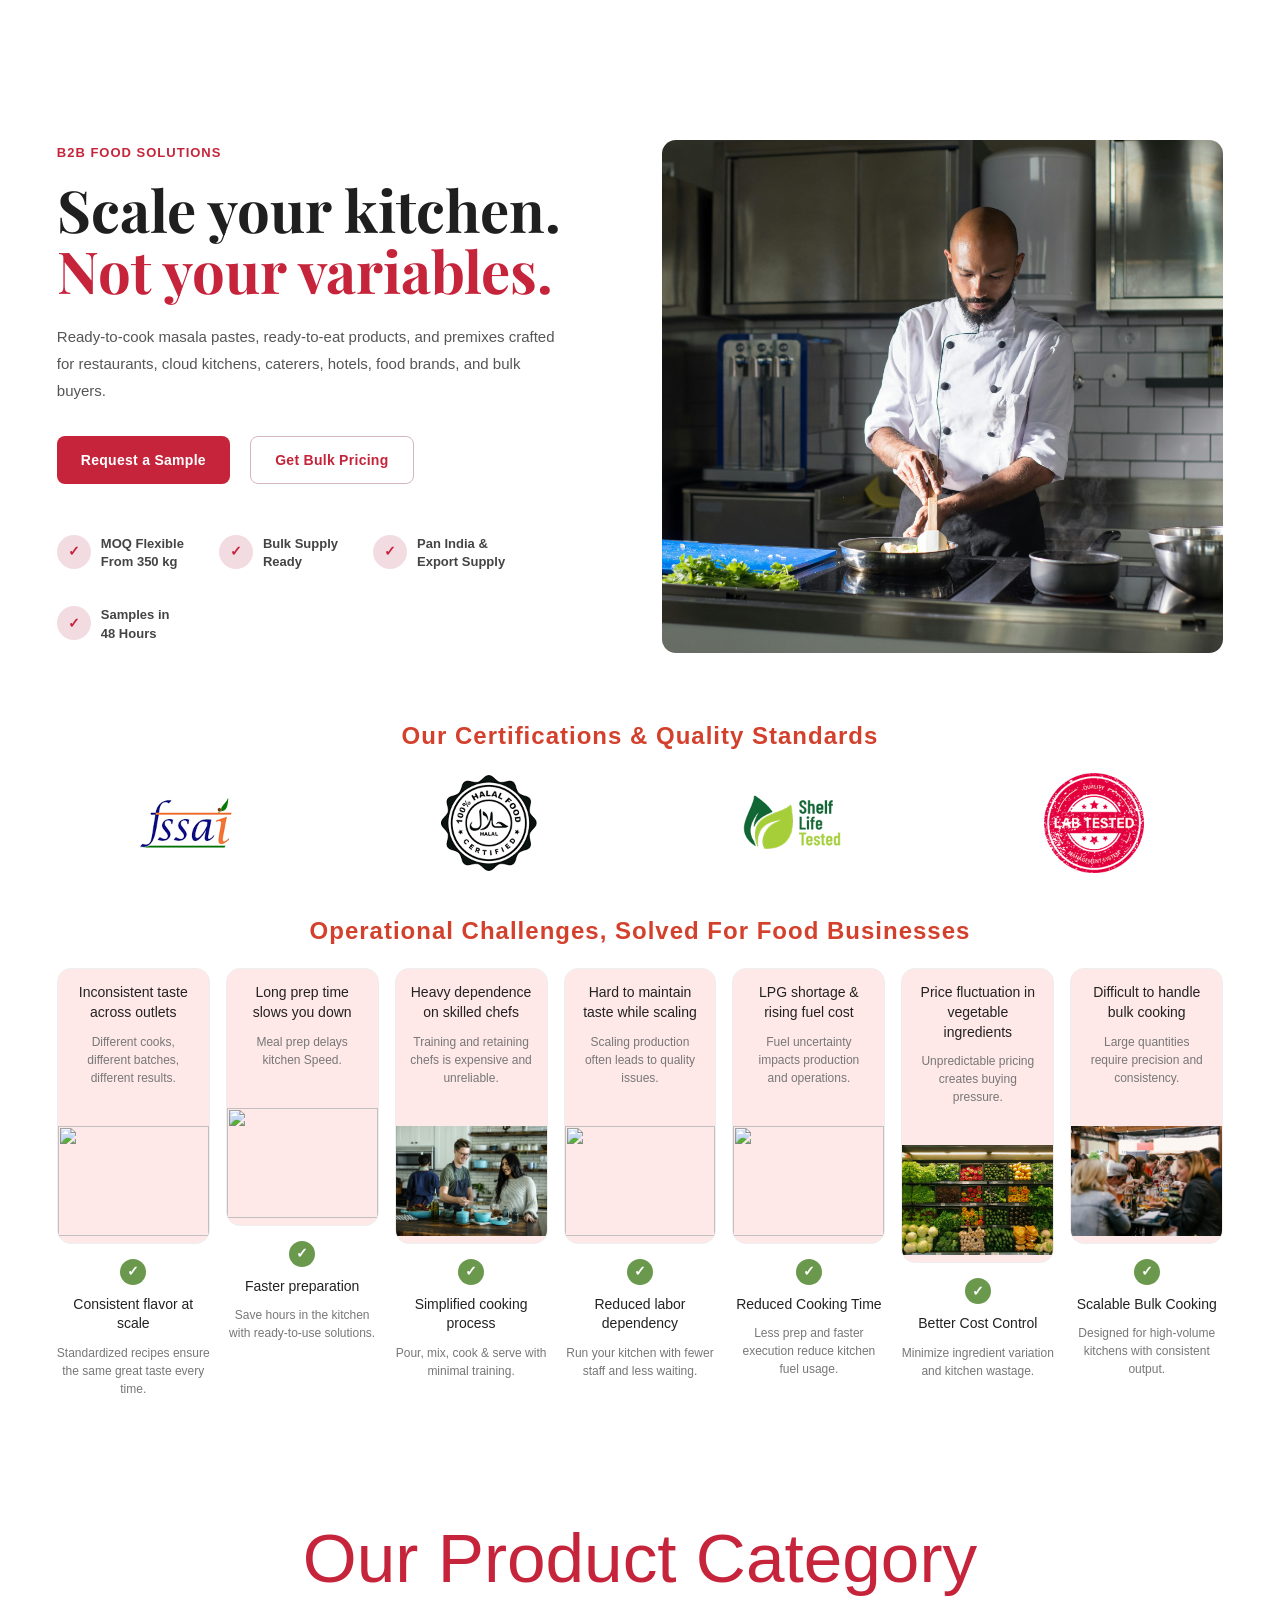
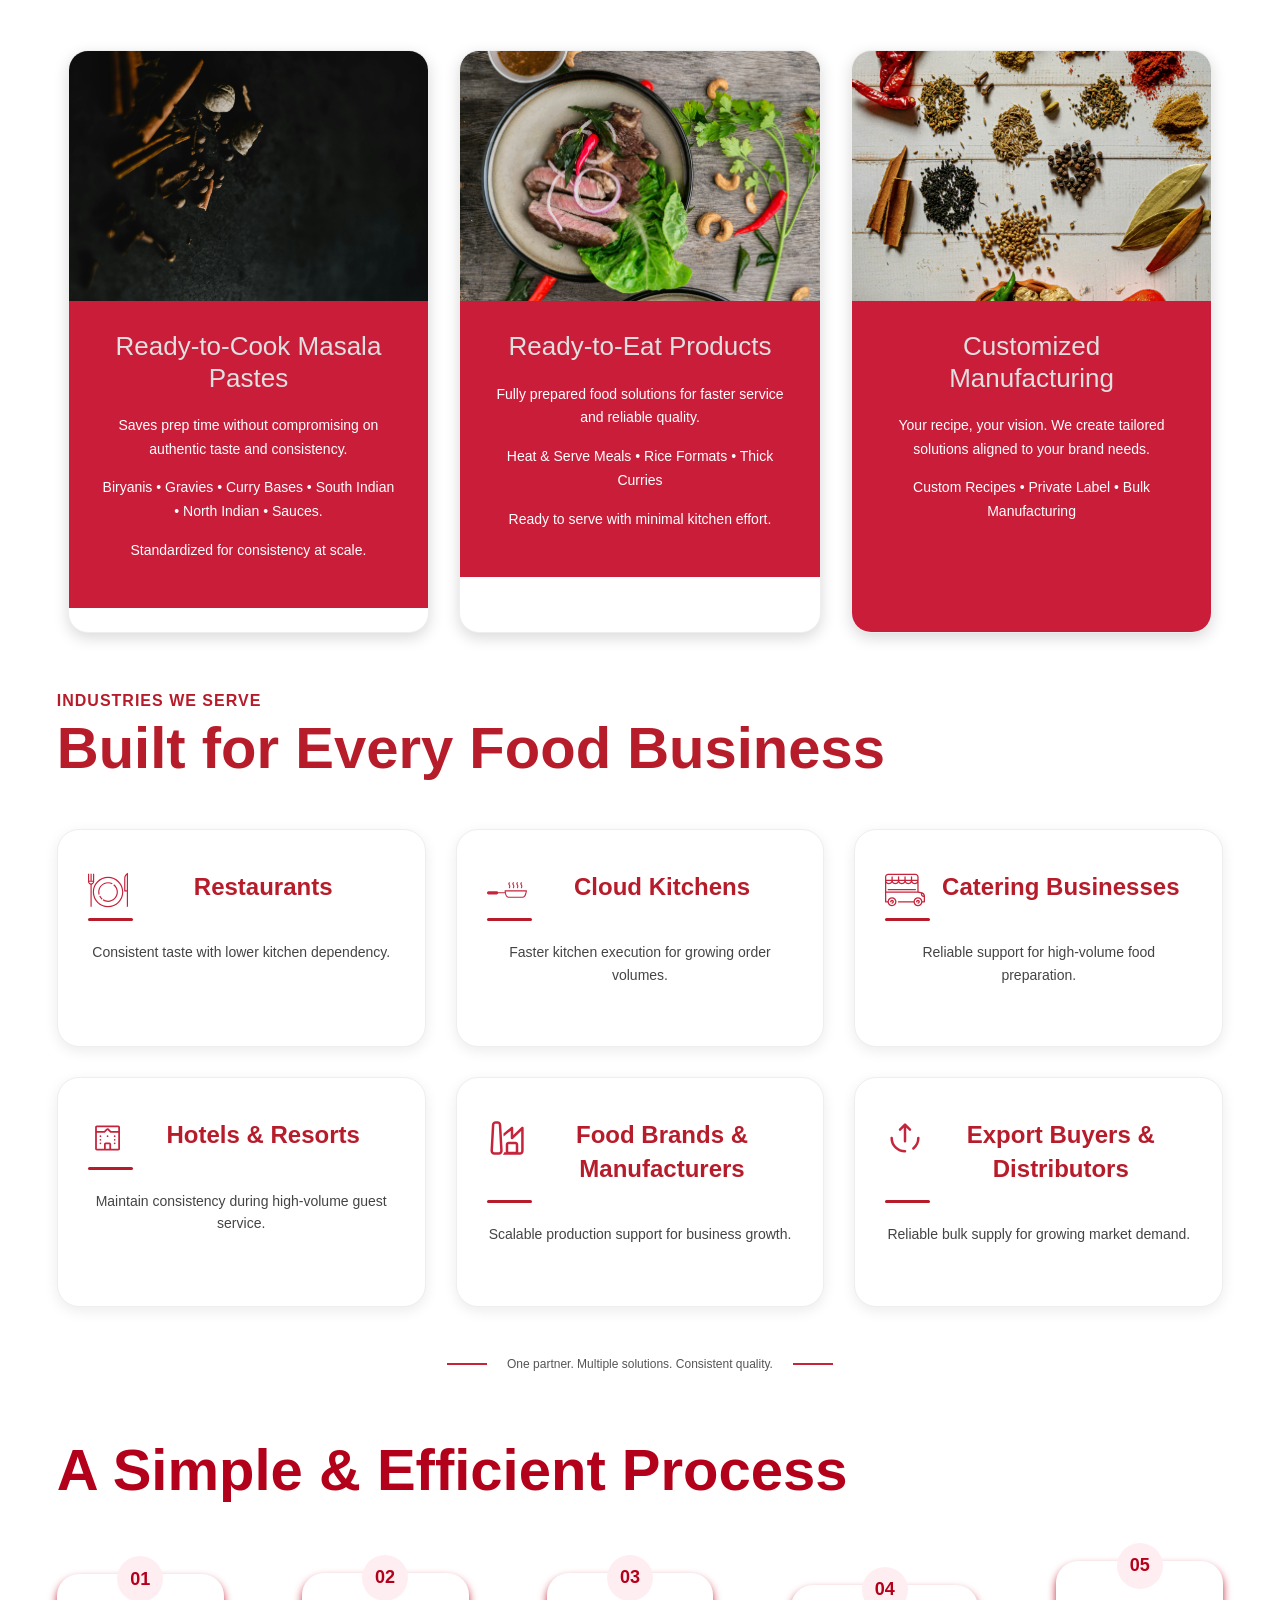
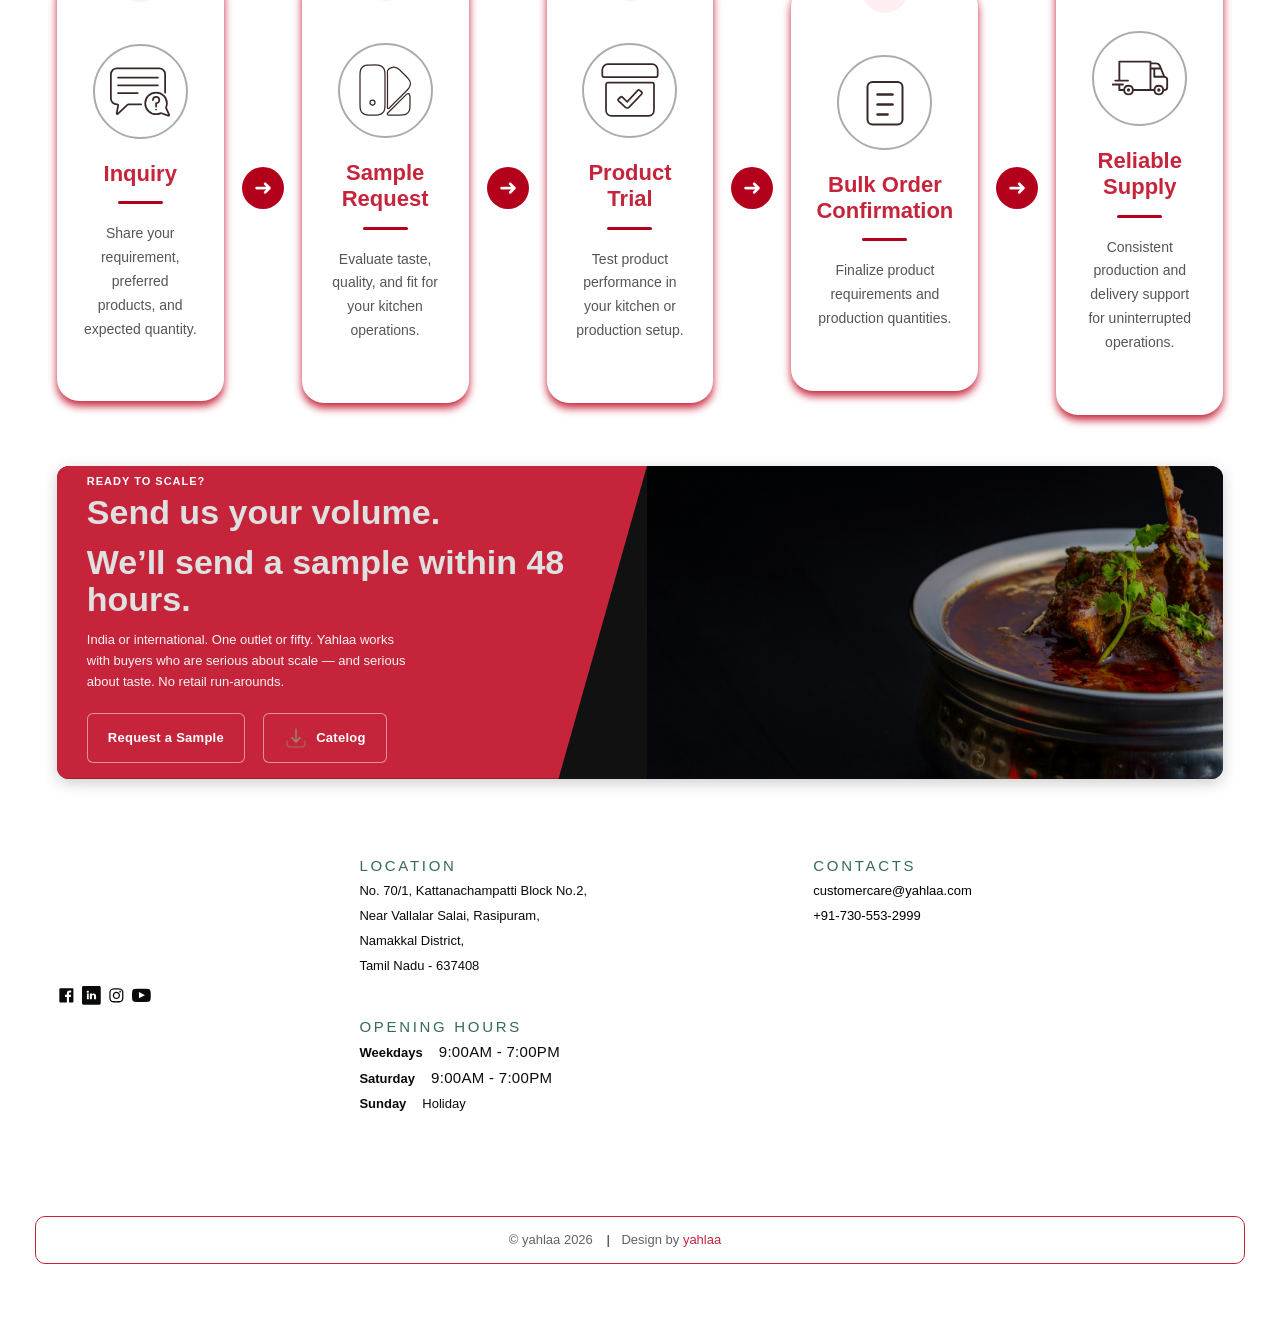
==== index.html @ 35ab559d "unwanted removed and url to local images path" ====
<!DOCTYPE html>
<html lang="en" class="no-js">

<head>

    <!--- basic page needs
    ================================================== -->
    <meta charset="utf-8">
    <meta name="viewport" content="width=device-width, initial-scale=1">
    <title>Yahlaa</title>

    <script>
        document.documentElement.classList.remove('no-js');
        document.documentElement.classList.add('js');
    </script>

    <!-- CSS
    ================================================== -->
    <link rel="stylesheet" href="css/styles.css">

    <!-- favicons
    ================================================== -->
    <link rel="apple-touch-icon" sizes="180x180" href="apple-touch-icon.png">
    <link rel="icon" type="image/png" sizes="32x32" href="images/Logomark_Icon.png">
    <link rel="icon" type="image/png" sizes="16x16" href="images/Logomark_Icon.png">
    <link rel="manifest" href="site.webmanifest">

</head>

<body id="top" background="images/Logomark_Icon.png" style="background-blend-mode: lighten;">

    <!-- preloader
    ================================================== -->
    <div id="preloader">
        <div id="loader" class="dots-fade">
            <div></div>
            <div></div>
            <div></div>
        </div>
    </div>

    <!-- page wrap
    ================================================== -->
    <div id="page" class="s-pagewrap ss-home">

        <!-- # site header 
        ================================================== -->
        <header class="s-header">

            <div class="container s-header__content">

                <div class="s-header__block">
                    <div class="header-logo">
                        <a class="logo" href="index.html">
                            <svg xmlns="http://www.w3.org/2000/svg" width="100" height="100" viewBox="0 0 189 58"
                                fill="none">
                                <g clip-path="url(#clip0_62_2254)">
                                    <path
                                        d="M7.96011 55.2294L48.8901 12.0894C50.7301 10.1494 53.8401 11.5594 53.8401 14.3394V35.8094C53.8401 37.6894 52.6101 39.2994 50.9101 39.6694L44.8001 40.9894C42.3401 41.5194 41.5101 44.8594 43.3901 46.6494L53.4501 56.2494C55.7701 58.4594 59.4301 56.6894 59.4301 53.3394V6.21938C59.4301 3.25938 57.2101 0.859375 54.4601 0.859375H4.37011C1.98011 0.859375 0.900107 1.99938 0.520107 3.21938C0.180107 4.30938 0.450109 5.49938 1.10011 6.43938L14.9001 26.4994C15.9801 28.3994 14.7501 30.5194 12.9801 30.8294L6.62011 32.0694C3.86011 32.6094 1.86011 35.1994 1.86011 38.2194V52.4694C1.86011 55.8994 5.69011 57.6494 7.97011 55.2494L7.96011 55.2294Z"
                                        fill="#C6243B" />
                                    <path
                                        d="M62.6902 5.16914C62.9202 5.39914 63.1902 5.57915 63.4902 5.70915C63.7902 5.83915 64.1202 5.90915 64.4702 5.90915C64.8202 5.90915 65.1502 5.83915 65.4502 5.70915C65.7602 5.57915 66.0202 5.38914 66.2502 5.16914C66.4802 4.93914 66.6602 4.66914 66.7902 4.36914C66.9202 4.05914 66.9902 3.73914 66.9902 3.38914C66.9902 3.03914 66.9202 2.70915 66.7902 2.40915C66.6602 2.09915 66.4702 1.83915 66.2502 1.60915C66.0202 1.37915 65.7502 1.19915 65.4502 1.06915C65.1402 0.939153 64.8202 0.869141 64.4702 0.869141C64.1202 0.869141 63.7902 0.939153 63.4902 1.06915C63.1802 1.19915 62.9202 1.38915 62.6902 1.60915C62.4602 1.83915 62.2802 2.10915 62.1502 2.40915C62.0202 2.71915 61.9502 3.03914 61.9502 3.38914C61.9502 3.73914 62.0202 4.06914 62.1502 4.36914C62.2802 4.67914 62.4702 4.93914 62.6902 5.16914ZM62.5602 2.56915C62.6702 2.31915 62.8202 2.09915 63.0102 1.90915C63.2002 1.71915 63.4202 1.56915 63.6702 1.45915C63.9202 1.34915 64.1902 1.29915 64.4802 1.29915C64.7702 1.29915 65.0402 1.34915 65.2902 1.45915C65.5402 1.56915 65.7702 1.71915 65.9502 1.90915C66.1402 2.09915 66.2902 2.31915 66.4002 2.56915C66.5102 2.81915 66.5602 3.08915 66.5602 3.37915C66.5602 3.66915 66.5102 3.93915 66.4002 4.18915C66.2902 4.43915 66.1402 4.65915 65.9502 4.84915C65.7602 5.03915 65.5402 5.18915 65.2902 5.29915C65.0402 5.40915 64.7702 5.45915 64.4802 5.45915C64.1902 5.45915 63.9202 5.40915 63.6702 5.29915C63.4202 5.18915 63.2002 5.03915 63.0102 4.84915C62.8202 4.65915 62.6702 4.43915 62.5602 4.18915C62.4502 3.93915 62.4002 3.66915 62.4002 3.37915C62.4002 3.08915 62.4502 2.81915 62.5602 2.56915Z"
                                        fill="#C6243B" />
                                    <path
                                        d="M64.0403 3.6297H64.4303L65.1503 4.80969H65.7103L64.9603 3.58969C65.1603 3.56969 65.3203 3.48969 65.4503 3.36969C65.5803 3.23969 65.6503 3.0497 65.6503 2.7997C65.6503 2.5197 65.5703 2.29969 65.4003 2.14969C65.2303 1.99969 64.9803 1.92969 64.6303 1.92969H63.5103V4.8197H64.0403V3.63969V3.6297ZM64.0403 2.36969H64.4303C64.5103 2.36969 64.5903 2.36969 64.6703 2.36969C64.7503 2.36969 64.8303 2.38969 64.8903 2.41969C64.9603 2.44969 65.0103 2.48969 65.0503 2.53969C65.0903 2.58969 65.1103 2.66969 65.1103 2.75969C65.1103 2.84969 65.0903 2.92969 65.0503 2.97969C65.0103 3.02969 64.9603 3.0697 64.8903 3.0997C64.8203 3.1297 64.7503 3.13969 64.6703 3.14969C64.5903 3.14969 64.5103 3.1597 64.4303 3.1597H64.0403V2.3497V2.36969Z"
                                        fill="#C6243B" />
                                    <path
                                        d="M188.5 44.6779C188.37 44.3779 188.2 44.1179 187.97 43.8979C187.75 43.6779 187.49 43.498 187.19 43.368C186.89 43.238 186.58 43.168 186.24 43.168C185.9 43.168 185.58 43.238 185.29 43.368C185 43.498 184.73 43.6779 184.51 43.8979C184.29 44.1179 184.11 44.3779 183.98 44.6779C183.85 44.9779 183.78 45.298 183.78 45.628C183.78 45.958 183.85 46.2779 183.98 46.5779C184.11 46.8779 184.28 47.1279 184.51 47.3579C184.73 47.5779 184.99 47.758 185.29 47.888C185.59 48.018 185.9 48.088 186.24 48.088C186.58 48.088 186.89 48.018 187.19 47.888C187.49 47.758 187.75 47.5879 187.97 47.3579C188.19 47.1379 188.37 46.8779 188.5 46.5779C188.63 46.2779 188.7 45.968 188.7 45.628C188.7 45.288 188.63 44.9679 188.5 44.6779ZM188.11 46.418C188.01 46.668 187.86 46.878 187.68 47.058C187.5 47.238 187.29 47.3879 187.04 47.4879C186.79 47.5979 186.53 47.6479 186.26 47.6479C185.99 47.6479 185.72 47.5979 185.47 47.4879C185.22 47.3879 185.01 47.238 184.83 47.058C184.65 46.878 184.5 46.658 184.4 46.418C184.3 46.168 184.24 45.908 184.24 45.638C184.24 45.368 184.29 45.098 184.4 44.848C184.5 44.598 184.65 44.3879 184.83 44.2079C185.01 44.0279 185.22 43.878 185.47 43.778C185.72 43.678 185.98 43.618 186.26 43.618C186.54 43.618 186.8 43.668 187.04 43.778C187.29 43.878 187.5 44.0279 187.68 44.2079C187.86 44.3879 188.01 44.598 188.11 44.848C188.22 45.098 188.27 45.358 188.27 45.638C188.27 45.918 188.22 46.178 188.11 46.418Z"
                                        fill="#382828" />
                                    <path
                                        d="M187.18 45.6187C187.31 45.4987 187.37 45.3088 187.37 45.0688C187.37 44.7988 187.29 44.5888 187.13 44.4388C186.97 44.2988 186.72 44.2188 186.38 44.2188H185.3V47.0187H185.81V45.8687H186.19L186.89 47.0187H187.43L186.71 45.8287C186.9 45.8087 187.06 45.7387 187.18 45.6087V45.6187ZM186.43 45.4287C186.35 45.4287 186.27 45.4287 186.19 45.4287H185.81V44.6487H186.19C186.27 44.6487 186.35 44.6487 186.43 44.6487C186.51 44.6487 186.58 44.6688 186.64 44.6888C186.7 44.7188 186.75 44.7587 186.79 44.8087C186.83 44.8587 186.85 44.9387 186.85 45.0287C186.85 45.1187 186.83 45.1887 186.79 45.2487C186.75 45.2987 186.7 45.3387 186.64 45.3687C186.58 45.3987 186.5 45.4088 186.43 45.4188V45.4287Z"
                                        fill="#382828" />
                                    <path
                                        d="M90.17 45.2486C89.63 44.1686 89.35 42.9186 89.35 41.5186C89.35 39.9486 89.66 38.5886 90.26 37.4686C90.85 36.3586 91.67 35.4286 92.68 34.6986C93.52 34.0886 94.47 33.6086 95.51 33.2486V33.0986L90.31 27.7686L91.27 26.8786C92.75 25.4986 94.51 24.4586 96.48 23.7686C98.1 23.1986 99.79 22.8686 101.52 22.7786L109.69 10.3086H101.66C100.52 10.3086 99.46 10.9086 98.88 11.8886L91.92 23.4786C91.66 23.9086 91.03 23.8986 90.79 23.4686L84.28 11.9586C83.7 10.9386 82.62 10.3086 81.45 10.3086H73L85.22 28.9586C86.51 30.9186 87.19 33.2186 87.19 35.5586V48.0686H92.48C92.48 48.0686 92.4 48.0186 92.37 47.9886C91.45 47.2586 90.71 46.3486 90.17 45.2686V45.2486Z"
                                        fill="#382828" />
                                    <path
                                        d="M140.79 45.248C140.25 44.168 139.98 42.918 139.98 41.518C139.98 39.948 140.28 38.588 140.88 37.468C141.47 36.358 142.29 35.4281 143.31 34.6981C144.18 34.0681 145.17 33.568 146.25 33.208L140.94 27.768L141.9 26.8781C143.22 25.6581 144.74 24.698 146.44 24.018V13.648C146.44 12.588 146.09 11.5581 145.54 10.6581C145.52 10.6181 145.49 10.578 145.47 10.538C144.46 8.84804 142.7 7.74805 140.73 7.74805H138.45V48.0681H143.12C143.12 48.0681 143.05 48.018 143.01 47.988C142.09 47.258 141.35 46.348 140.81 45.268L140.79 45.248Z"
                                        fill="#382828" />
                                    <path
                                        d="M162.24 33.1982C161.16 33.5682 160.18 34.0682 159.3 34.6982C158.29 35.4282 157.47 36.3581 156.88 37.4681C156.85 37.5181 156.83 37.5681 156.8 37.6181L150.09 36.7582C147.66 36.4482 145.5 38.2481 145.48 40.5881C145.49 42.9281 147.66 44.7282 150.09 44.4182L156.21 43.6281C156.34 44.2081 156.54 44.7481 156.79 45.2481C156.84 45.3581 156.9 45.4581 156.95 45.5581C156.17 46.6681 155.16 47.4781 153.92 47.9881C152.57 48.5381 151.16 48.8182 149.66 48.8182C148.56 48.8182 147.5 48.6681 146.48 48.3581C146.19 48.2681 145.91 48.1681 145.64 48.0581C144.96 47.7781 144.34 47.4081 143.78 46.9681C143 46.3581 142.39 45.5881 141.93 44.6781C141.47 43.7681 141.25 42.7181 141.25 41.5181C141.25 40.1581 141.5 39.0082 142 38.0682C142.5 37.1282 143.18 36.3481 144.04 35.7381C144.75 35.2281 145.54 34.8081 146.42 34.4881C146.6 34.4181 146.79 34.3581 146.98 34.2981C148.08 33.9581 149.22 33.7081 150.4 33.5481C151.58 33.3881 152.77 33.2882 153.95 33.2582C155.13 33.2282 156.22 33.2081 157.23 33.2081C157.23 31.9081 156.77 30.8781 155.84 30.1181C154.92 29.3581 153.82 28.9782 152.56 28.9782C151.3 28.9782 150.27 29.2282 149.28 29.7282C148.29 30.2282 147.41 30.9181 146.63 31.7981L146.41 31.5781L142.74 27.8081C143.82 26.8081 145.05 25.9981 146.41 25.3981C147.04 25.1181 147.69 24.8881 148.39 24.6781C149.98 24.2081 151.65 23.9982 153.31 24.0082C155.38 24.0182 157.08 24.2881 158.42 24.8081C158.88 24.9881 159.3 25.1882 159.7 25.4182C159.05 25.8482 158.44 26.3281 157.87 26.8581L156.91 27.7481L162.22 33.1881L162.24 33.1982Z"
                                        fill="#382828" />
                                    <path
                                        d="M136.66 28.8985C136.6 28.5285 136.52 28.1685 136.43 27.8285C136.19 26.8985 135.85 26.0585 135.42 25.3085C135.36 25.2085 135.31 25.1085 135.25 25.0185C135.08 24.7385 134.88 24.4785 134.68 24.2385C134.66 24.2185 134.64 24.1885 134.62 24.1685C134.01 23.4685 133.25 22.8885 132.35 22.4285C132.02 22.2685 131.67 22.1285 131.29 22.0085C130.61 21.7885 129.84 21.6485 128.99 21.5685C128.5 21.5185 127.99 21.4985 127.45 21.4985C126.97 21.4985 126.51 21.5285 126.06 21.5885C125.62 21.6485 125.19 21.7385 124.78 21.8685C124.38 21.9885 124.01 22.1285 123.66 22.2885C123.56 22.3285 123.47 22.3785 123.38 22.4285C123.12 22.5585 122.88 22.6885 122.65 22.8285C122.53 22.9085 122.41 22.9885 122.3 23.0685C121.85 23.3985 121.45 23.7585 121.11 24.1585C120.97 24.3185 120.85 24.4885 120.73 24.6485C120.54 24.9185 120.39 25.1885 120.28 25.4485C120.25 25.5185 120.22 25.5785 120.2 25.6485H120.09V7.72852H112.09V26.3085C112.09 26.3085 112.13 26.3485 112.14 26.3785C112.6 26.9485 112.99 27.5885 113.31 28.2885C113.66 29.0385 113.93 29.8485 114.12 30.7285C114.29 31.5385 114.42 32.4185 114.51 33.3585C114.59 34.2585 114.63 35.2185 114.63 36.2285V48.0585H120.09V35.1485C120.09 34.2985 120.14 33.4785 120.25 32.6985C120.29 32.3885 120.36 32.0885 120.44 31.7985C120.56 31.3685 120.72 30.9585 120.92 30.5885C120.94 30.5485 120.97 30.5185 120.99 30.4785C121.27 29.9985 121.66 29.5885 122.14 29.2585C122.22 29.1985 122.3 29.1385 122.4 29.0885C122.54 29.0085 122.7 28.9285 122.86 28.8685C123.42 28.6485 124.1 28.5285 124.9 28.5285C125.8 28.5285 126.52 28.6885 127.05 29.0185C127.11 29.0585 127.17 29.0985 127.22 29.1385C127.23 29.1485 127.25 29.1585 127.27 29.1685C127.29 29.1885 127.3 29.1985 127.32 29.2185C127.83 29.6285 128.21 30.1385 128.47 30.7685C128.47 30.7885 128.49 30.7985 128.49 30.8185C128.67 31.2885 128.81 31.7885 128.89 32.3185C128.93 32.5485 128.96 32.7885 128.97 33.0285C128.98 33.2185 128.99 33.3985 129 33.5885C129.03 34.1885 129.05 34.7785 129.05 35.3485V48.0385H137.05V33.7485C137.05 32.1985 136.95 30.7585 136.75 29.4085C136.73 29.2385 136.71 29.0685 136.68 28.8985H136.66Z"
                                        fill="#382828" />
                                    <path
                                        d="M179.97 36.2176V48.2276H173.26V45.2676H173.16C172.35 46.5276 171.27 47.4376 169.93 47.9876C168.58 48.5376 167.17 48.8176 165.67 48.8176C165.53 48.8176 165.39 48.8176 165.25 48.8176C164.3 48.7776 163.38 48.6376 162.49 48.3676C162.37 48.3276 162.24 48.2876 162.12 48.2476C161.25 47.9476 160.47 47.5276 159.79 46.9876C159.01 46.3776 158.4 45.6076 157.94 44.7076C157.75 44.3276 157.6 43.9176 157.49 43.4876L164.36 42.6076C165.45 42.4676 166.54 42.7676 167.41 43.4176C167.88 43.7676 168.4 44.0276 169.01 44.0376C170.63 43.8476 171.21 41.9976 171.12 40.1576C170.96 38.7476 170.35 37.0676 168.71 37.1976C168.24 37.2676 167.8 37.5176 167.38 37.8276C166.53 38.4676 165.45 38.7476 164.37 38.6076L158.17 37.8076C158.65 36.9876 159.28 36.3076 160.06 35.7476C160.92 35.1276 161.9 34.6476 163 34.3076C163.29 34.2176 163.6 34.1376 163.9 34.0576C164.31 33.9476 164.73 33.8576 165.16 33.7676C165.58 33.6876 166 33.6176 166.43 33.5576C167.61 33.3976 168.8 33.2976 169.98 33.2676C171.16 33.2376 172.25 33.2176 173.26 33.2176C173.26 31.9176 172.8 30.8976 171.87 30.1276C170.95 29.3676 169.85 28.9876 168.59 28.9876C167.33 28.9876 166.3 29.2376 165.31 29.7376C165.06 29.8576 164.83 29.9976 164.59 30.1476C164.2 30.3976 163.83 30.6776 163.48 30.9876C163.2 31.2376 162.92 31.5176 162.66 31.8076L158.77 27.8176C159.41 27.2176 160.1 26.6976 160.85 26.2376C161.23 26.0076 161.63 25.7876 162.03 25.5876C162.51 25.3576 163.01 25.1476 163.53 24.9676C165.35 24.3376 167.22 24.0176 169.17 24.0176C171.31 24.0176 173.07 24.2876 174.45 24.8176C175.82 25.3576 176.93 26.1376 177.75 27.1776C178.58 28.2176 179.15 29.4876 179.48 30.9976C179.8 32.4976 179.97 34.2476 179.97 36.2276V36.2176Z"
                                        fill="#382828" />
                                    <path
                                        d="M112.86 30.9878C112.68 30.1378 112.42 29.3678 112.08 28.6778C111.81 28.1278 111.5 27.6278 111.14 27.1678C111 26.9878 110.85 26.8178 110.68 26.6578C109.92 25.8678 108.97 25.2578 107.83 24.8078C106.45 24.2678 104.69 24.0078 102.55 24.0078C101.91 24.0078 101.28 24.0478 100.65 24.1078C99.3801 24.2478 98.1301 24.5278 96.9101 24.9578C95.1001 25.5878 93.5101 26.5378 92.1501 27.7978L95.7901 31.5278L96.0401 31.7878C96.8101 30.9078 97.7001 30.2278 98.6901 29.7178C99.6801 29.2178 100.77 28.9678 101.97 28.9678C103.23 28.9678 104.33 29.3478 105.25 30.1078C106.17 30.8678 106.64 31.8978 106.64 33.1978C105.63 33.1978 104.54 33.2178 103.36 33.2478C102.18 33.2778 100.99 33.3778 99.8101 33.5378C98.6301 33.6978 97.4801 33.9478 96.3801 34.2878C96.0901 34.3878 95.8001 34.4878 95.5201 34.5878C94.7601 34.8878 94.0701 35.2678 93.4401 35.7178C92.5801 36.3278 91.9001 37.1078 91.3901 38.0478C90.8901 38.9878 90.6401 40.1378 90.6401 41.4978C90.6401 42.6978 90.8601 43.7578 91.3201 44.6578C91.7701 45.5678 92.3901 46.3278 93.1701 46.9378C93.7301 47.3778 94.3401 47.7378 95.0301 48.0178C95.3001 48.1278 95.5801 48.2378 95.8701 48.3178C96.8901 48.6278 97.9501 48.7778 99.0501 48.7778C100.54 48.7778 101.96 48.5078 103.31 47.9478C104.65 47.3978 105.73 46.4878 106.54 45.2278H106.64V48.1878H113.35V36.1778C113.35 34.1978 113.19 32.4578 112.86 30.9478V30.9878ZM105.3 37.7478C104.35 39.0978 103.03 42.4278 101.23 43.7678C99.6101 44.9878 97.5201 44.7478 96.8401 44.6178C96.7301 44.5978 96.6701 44.4578 96.7101 44.3478C97.6701 42.0578 98.2901 41.0378 100.27 40.1378C100.36 40.0978 100.32 39.9278 100.22 39.9478C98.1301 40.3278 96.3201 42.2978 95.6401 43.2078C95.5501 43.3178 95.3901 43.2578 95.3601 43.1078C95.2201 42.1278 95.3001 40.0078 96.8601 38.8778C98.5701 37.6378 102.79 36.9878 105.15 37.3478C105.31 37.3778 105.4 37.5978 105.3 37.7478Z"
                                        fill="#382828" />
                                </g>
                                <defs>
                                    <clipPath id="clip0_62_2254">
                                        <rect width="189" height="58" fill="white" />
                                    </clipPath>
                                </defs>
                            </svg>
                        </a>
                    </div>
                    <a class="header-menu-toggle" href="#0"><span>Menu</span></a>
                </div> <!-- end s-header__block -->

                <nav class="header-nav">
                    <ul class="header-nav__links">
                        <li class="current"><a class="smoothscroll" href="#intro">Home</a></li>
                        <li><a class="smoothscroll" href="#about">Products</a></li>
                        <li><a class="smoothscroll" href="#menu">Supply</a></li>
                        <li><a class="smoothscroll" href="#footer">Contact Us</a></li>
                    </ul> <!-- end header-nav__links -->

                    <div class="header-contact">
                        <a href="tel:+917305532999" class="header-contact__num btn">
                            <svg id="Layer_1" data-name="Layer 1" xmlns="http://www.w3.org/2000/svg" viewBox="0 0 24 24"
                                stroke-width="1.5" width="24" height="24" color="#000000">
                                <defs>
                                    <style>
                                        .cls-6376396cc3a86d32eae6f0dc-1 {
                                            fill: none;
                                            stroke: currentColor;
                                            stroke-miterlimit: 10;
                                        }
                                    </style>
                                </defs>
                                <path class="cls-6376396cc3a86d32eae6f0dc-1"
                                    d="M19.64,21.25c-2.54,2.55-8.38.83-13-3.84S.2,6.9,2.75,4.36L5.53,1.57,10.9,6.94l-2,2A2.18,2.18,0,0,0,8.9,12L12,15.1a2.18,2.18,0,0,0,3.07,0l2-2,5.37,5.37Z">
                                </path>
                            </svg>
                            +91-730-553-2999
                        </a>
                    </div> <!-- end header-contact -->
                </nav> <!-- end header-nav -->

            </div> <!-- end s-header__content -->

        </header> <!-- end s-header -->

        <!-- # intro
        ================================================== -->
        <section id="intro" class="container s-intro hero-part">

            <div class="intro-pad-tb">
                <div class="row hero-content">
                    <div class="column">
                        <div class="sub-title">B2B FOOD SOLUTIONS</div>

                        <h1 class="hero-title">
                            Scale your kitchen.<br>
                            <span>Not your variables.</span>
                        </h1>

                        <p class="hero-text">
                            Ready-to-cook masala pastes, ready-to-eat products, and premixes crafted for restaurants,
                            cloud kitchens, caterers, hotels, food brands, and bulk buyers.
                        </p>

                        <div class="btn-group">
                            <button class="btn btn-primary"
                                onclick="window.open('https://api.whatsapp.com/send?phone=917305532999&text=Hi%20Team%20Yahlaa,%0A%0AI%27m%20interested%20in%20trying%20your%20ready-to-cook%20%2F%20ready-to-eat%20masala%20products%20for%20my%20business.%0A%0ACould%20you%20please%20share%20details%20about%20available%20samples,%20MOQ,%20and%20the%20sample%20process?%0A%0ALooking%20forward%20to%20exploring%20your%20products', '_blank')">
                                Request a Sample
                            </button>

                            <button class="btn btn-outline"
                                onclick="window.open('https://api.whatsapp.com/send?phone=917305532999&text=Hi%20Team%20Yahlaa,%0A%0AI%27m%20interested%20in%20your%20ready-to-cook%20%2F%20ready-to-eat%20masala%20products%20for%20bulk%20purchase.%0A%0APlease%20share%20your%20product%20catalogue,%20bulk%20pricing,%20MOQ,%20and%20distribution%20details.%0A%0ALooking%20forward%20to%20discussing%20further', '_blank')">
                                Get Bulk Pricing
                            </button>
                        </div>
                        <div class="features">

                            <div class="feature">
                                <div class="feature-icon">✓</div>
                                <div class="feature-text">
                                    MOQ Flexible<br>From 350 kg
                                </div>
                            </div>

                            <div class="feature">
                                <div class="feature-icon">✓</div>
                                <div class="feature-text">
                                    Bulk Supply<br>Ready
                                </div>
                            </div>

                            <div class="feature">
                                <div class="feature-icon">✓</div>
                                <div class="feature-text">
                                    Pan India &<br>Export Supply
                                </div>
                            </div>

                            <div class="feature">
                                <div class="feature-icon">✓</div>
                                <div class="feature-text">
                                    Samples in<br>48 Hours
                                </div>
                            </div>

                        </div>
                    </div>
                    <div class="column no-img-mob">
                        <div class="hero-image">
                            <img src="images/pexels-kampus-8629082.jpg" alt="Chef Cooking">
                        </div>
                    </div>
                </div>
            </div>
    </div>

    </section> <!-- end s-intro -->

    <!-- Certificate List -->

    <section id="certificate" class="container pad-bot">

        <div class="heading">
            Our Certifications & Quality Standards
        </div>

        <div class="row">
            <div class="column item-center">
                <img src="images/certificate/fssai.png" />
            </div>
            <div class="column item-center">
                <img src="images/certificate/halal.png" />
            </div>
            <div class="column item-center">
                <img src="images/certificate/self-life-tested.png" />
            </div>
            <div class="column item-center">
                <img src="images/certificate/lab_10369537_4461625.png" />
            </div>
        </div>

    </section>


    <!-- Product List -->

    <section id="product-list" class="container">

        <div class="heading">
            Operational Challenges, Solved for Food Businesses
        </div>

        <div class="top-grid">
            <div class="outer-layer">
                <div class="inner-layer">
                    <div class="card">
                        <div class="card-content">
                            <h3>Inconsistent taste across outlets</h3>
                            <p>Different cooks, different batches, different results.</p>
                        </div>
                        <img src="images/challenges/photo-1546069901-ba9599a7e63c.jpg" alt="">
                    </div>
                </div>
                <div class="inner-layer">
                    <div class="solution">
                        <div class="icon">✓</div>
                        <h4>Consistent flavor at scale</h4>
                        <p>Standardized recipes ensure the same great taste every time.</p>
                    </div>
                </div>
            </div>

            <div class="outer-layer">
                <div class="inner-layer">
                    <div class="card">
                        <div class="card-content">
                            <h3>Long prep time slows you down</h3>
                            <p>Meal prep delays kitchen Speed.</p>
                        </div>
                        <img src="images/challenges/photo-1504674900247-0877df9cc836.jpg" alt="">
                    </div>
                </div>
                <div class="inner-layer">
                    <div class="solution">
                        <div class="icon">✓</div>
                        <h4>Faster preparation</h4>
                        <p>Save hours in the kitchen with ready-to-use solutions.</p>
                    </div>
                </div>
            </div>

            <div class="outer-layer">
                <div class="inner-layer">
                    <div class="card">
                        <div class="card-content">
                            <h3>Heavy dependence on skilled chefs</h3>
                            <p>Training and retaining chefs is expensive and unreliable.</p>
                        </div>
                        <img src="images/challenges/photo-1556910103-1c02745aae4d.jpg" alt="">
                    </div>
                </div>
                <div class="inner-layer">
                    <div class="solution">
                        <div class="icon">✓</div>
                        <h4>Simplified cooking process</h4>
                        <p>Pour, mix, cook & serve with minimal training.</p>
                    </div>
                </div>
            </div>

            <div class="outer-layer">
                <div class="inner-layer">
                    <div class="card">
                        <div class="card-content">
                            <h3>Hard to maintain taste while scaling</h3>
                            <p>Scaling production often leads to quality issues.</p>
                        </div>
                        <img src="images/challenges/photo-1544025162-d76694265947.jpg" alt="">
                    </div>
                </div>
                <div class="inner-layer">
                    <div class="solution">
                        <div class="icon">✓</div>
                        <h4>Reduced labor dependency</h4>
                        <p>Run your kitchen with fewer staff and less waiting.</p>
                    </div>
                </div>
            </div>

            <div class="outer-layer">
                <div class="inner-layer">
                    <div class="card">
                        <div class="card-content">
                            <h3>LPG shortage & rising fuel cost</h3>
                            <p>Fuel uncertainty impacts production and operations.</p>
                        </div>
                        <img src="images/challenges/photo-1511884642898-4c92249e20b6.jpg" alt="">
                    </div>
                </div>
                <div class="inner-layer">
                    <div class="solution">
                        <div class="icon">✓</div>
                        <h4>Reduced Cooking Time</h4>
                        <p>Less prep and faster execution reduce kitchen fuel usage.</p>
                    </div>
                </div>
            </div>

            <div class="outer-layer">
                <div class="inner-layer">
                    <div class="card">
                        <div class="card-content">
                            <h3>Price fluctuation in vegetable ingredients</h3>
                            <p>Unpredictable pricing creates buying pressure.</p>
                        </div>
                        <img src="images/challenges/photo-1542838132-92c53300491e.jpg" alt="">
                    </div>
                </div>
                <div class="inner-layer">
                    <div class="solution">
                        <div class="icon">✓</div>
                        <h4>Better Cost Control</h4>
                        <p>Minimize ingredient variation and kitchen wastage.</p>
                    </div>
                </div>
            </div>

            <div class="outer-layer">
                <div class="inner-layer">
                    <div class="card">
                        <div class="card-content">
                            <h3>Difficult to handle bulk cooking</h3>
                            <p>Large quantities require precision and consistency.</p>
                        </div>
                        <img src="images/challenges/photo-1528605248644-14dd04022da1.jpg" alt="">
                    </div>
                </div>
                <div class="inner-layer">
                    <div class="solution">
                        <div class="icon">✓</div>
                        <h4>Scalable Bulk Cooking</h4>
                        <p>Designed for high-volume kitchens with consistent output.</p>
                    </div>
                </div>
            </div>

        </div>

    </section>

    <!-- Product List -->

    <!-- # Our Product Range
        ================================================== -->
    <section id="about" class="container target-section">

        <div class="row s-about__content">

            <div class="column xl-12 lg-12 md-12 s-about__content-start">

                <div class="section-header">
                    <h2 class="text-display-title text-red">Our Product Category</h2>
                </div>

            </div> <!-- end s-about__content-start -->

        </div> <!-- end s-about__content-end -->

        <div class="card-wrapper">

            <!-- CARD 1 -->
            <div class="card">

                <div class="card-image">
                    <img src="images/product/pexels-photo-5740453.jpeg" alt="">
                </div>

                <div class="card-content">
                    <h2>Ready-to-Cook Masala Pastes</h2>

                    <p>
                        Saves prep time without compromising on authentic taste and consistency.
                    </p>

                    <p>
                        Biryanis • Gravies • Curry Bases • South Indian • North Indian • Sauces.
                    </p>

                    <p>Standardized for consistency at scale.</p>
                </div>

            </div>

            <!-- CARD 2 -->
            <div class="card">

                <div class="card-image">
                    <img src="images/product/photo-1504674900247-0877df9cc836.jpg" alt="">
                </div>

                <div class="card-content">
                    <h2>Ready-to-Eat Products</h2>

                    <p>
                        Fully prepared food solutions for faster service and reliable quality.
                    </p>

                    <p>
                        Heat & Serve Meals • Rice Formats • Thick Curries
                    </p>

                    <p>Ready to serve with minimal kitchen effort.</p>
                </div>

            </div>

            <!-- CARD 3 -->
            <div class="card">

                <div class="card-image">
                    <img src="images/product/photo-1596040033229-a9821ebd058d.jpg" alt="">
                </div>

                <div class="card-content">
                    <h2>Customized Manufacturing</h2>

                    <p>
                        Your recipe, your vision. We create tailored solutions aligned to your brand needs.
                    </p>

                    <p>
                        Custom Recipes • Private Label • Bulk Manufacturing
                    </p>

                    <p>
                        <br><br>
                    </p>

                </div>

            </div>

        </div>

    </section> <!-- end s-about -->

    <!-- # supply
        ================================================== -->
    <section id="menu" class="container supply-team">

        <div class="row s-about__content">

            <div class="column xl-12 lg-12 md-12 s-about__content-start">

                <div class="section-header">
                    <!-- <h2 class="text-display-title text-red">Our Supply</h2> -->
                </div>

            </div>

        </div>

        <!-- Header -->
        <div class="section-header">

            <div class="section-left">
                <small>Industries We Serve</small>
                <h1>Built for Every Food Business</h1>
            </div>

        </div>

        <!-- Cards -->
        <div class="cards">

            <!-- Card 1 -->
            <div class="card">
                <div class="card-content">
                    <div class="row">
                        <div class="column xl-1">
                            <div class="icon"><svg xmlns="http://www.w3.org/2000/svg"
                                    xmlns:xlink="http://www.w3.org/1999/xlink" fill="#C6243B" height="40px" width="40px"
                                    version="1.1" id="Layer_1" viewBox="0 0 511.999 511.999" xml:space="preserve">
                                    <g>
                                        <g>
                                            <path
                                                d="M256.747,86.809C149.033,86.809,61.4,174.442,61.4,282.156c0,107.715,87.633,195.348,195.347,195.348    c107.715,0,195.347-87.633,195.347-195.348C452.094,174.441,364.462,86.809,256.747,86.809z M256.747,462.295    c-99.328,0-180.138-80.81-180.138-180.139s80.81-180.138,180.138-180.138c99.329,0,180.138,80.809,180.138,180.138    S356.076,462.295,256.747,462.295z" />
                                        </g>
                                    </g>
                                    <g>
                                        <g>
                                            <path
                                                d="M256.748,155.943c-69.594,0-126.214,56.619-126.214,126.213c0,11.232,1.478,22.375,4.392,33.119l14.678-3.983    c-2.564-9.445-3.863-19.249-3.863-29.137c0-61.208,49.797-111.004,111.005-111.004c17.825,0,34.844,4.093,50.584,12.167    l6.941-13.534C296.364,160.6,277.01,155.943,256.748,155.943z" />
                                        </g>
                                    </g>
                                    <g>
                                        <g>
                                            <path
                                                d="M156.761,330.436l-13.691,6.624c7.979,16.492,19.726,31.348,33.97,42.961l9.611-11.787    C174.116,358.013,163.78,344.943,156.761,330.436z" />
                                        </g>
                                    </g>
                                    <g>
                                        <g>
                                            <path
                                                d="M333.721,182.124l-9.282,12.046c27.526,21.212,43.314,53.281,43.314,87.984c0,61.208-49.797,111.005-111.005,111.005    c-21.791,0-42.88-6.309-60.991-18.241l-8.368,12.699c20.602,13.575,44.585,20.751,69.359,20.751    c69.595,0,126.214-56.619,126.214-126.214C382.961,242.698,365.013,206.238,333.721,182.124z" />
                                        </g>
                                    </g>
                                    <g>
                                        <g>
                                            <path
                                                d="M63.945,48.058v88.065H47.181V48.058H31.972v88.065H15.209V48.058H0v88.065v13.111v2.098h0.057    c0.96,18.283,14.386,33.312,31.916,36.738v281.83h15.209V188.07c17.529-3.427,30.955-18.455,31.916-36.739h0.057v-2.098v-13.111    V48.058H63.945z M39.577,173.601c-12.73,0-23.211-9.813-24.278-22.27h48.557C62.787,163.788,52.306,173.601,39.577,173.601z" />
                                        </g>
                                    </g>
                                    <g>
                                        <g>
                                            <path
                                                d="M499.327,42.243c-22.486,13.731-36.456,38.628-36.456,64.975V273.63h33.919v196.269h15.209v-196.27v-92.423V34.496    L499.327,42.243z M496.791,181.205v77.215h-18.711V107.217c0-16.624,6.948-32.525,18.711-43.896V181.205z" />
                                        </g>
                                    </g>
                                </svg>
                            </div>

                        </div>
                        <div class="column">
                            <h3>Restaurants</h3>
                        </div>
                    </div>
                    <div class="underline"></div>
                    <p>
                        Consistent taste with lower kitchen dependency.
                    </p>
                </div>
            </div>

            <!-- Card 2 -->

            <div class="card">
                <div class="card-content">
                    <div class="row">
                        <div class="column xl-1">
                            <div class="icon"><svg xmlns="http://www.w3.org/2000/svg"
                                    xmlns:xlink="http://www.w3.org/1999/xlink" fill="#C6243B" width="40px" height="40px"
                                    viewBox="0 -37.5 122.88 122.88" version="1.1" id="Layer_1"
                                    style="enable-background:new 0 0 122.88 47.87" xml:space="preserve">

                                    <style type="text/css">
                                        .st0 {
                                            fill-rule: evenodd;
                                            clip-rule: evenodd;
                                        }
                                    </style>

                                    <g>

                                        <path class="st0"
                                            d="M4.98,27.65H29.7c2.16,0,4.01,1.39,4.7,3.33h20.28l-0.76-4.02c-0.17-0.9,0.42-1.76,1.32-1.93 c0.1-0.02,0.2-0.03,0.3-0.03v0h65.68c0.91,0,1.66,0.74,1.66,1.66c0,0.19-0.03,0.37-0.09,0.54l-2.69,10.18 c-0.77,2.93-2.07,5.69-4.02,7.63c-1.76,1.76-4.02,2.86-6.84,2.86h-42.5c-2.88,0-5.26-1.13-7.09-2.96 c-1.95-1.95-3.24-4.69-3.79-7.65l-0.56-2.96H34.4c-0.69,1.93-2.54,3.33-4.7,3.33H4.98C2.25,37.62,0,35.38,0,32.64 C0,29.9,2.24,27.65,4.98,27.65L4.98,27.65z M104.49,0.48c0.65-0.65,1.7-0.65,2.34,0s0.65,1.7,0,2.34c-1.58,1.58-0.86,2.93-0.02,4.5 c1.41,2.64,3.04,5.67,0.28,10.44c-0.46,0.79-1.47,1.06-2.26,0.6c-0.79-0.46-1.06-1.47-0.6-2.26c1.83-3.18,0.68-5.34-0.33-7.23 C102.44,6.15,101.18,3.8,104.49,0.48L104.49,0.48z M92.17,0.48c0.65-0.65,1.7-0.65,2.34,0s0.65,1.7,0,2.34 c-1.58,1.58-0.86,2.93-0.02,4.5c1.41,2.64,3.04,5.67,0.28,10.44c-0.46,0.79-1.47,1.06-2.26,0.6c-0.79-0.46-1.06-1.47-0.6-2.26 c1.83-3.18,0.68-5.34-0.33-7.23C90.12,6.15,88.86,3.8,92.17,0.48L92.17,0.48z M79.86,0.48c0.65-0.65,1.7-0.65,2.34,0 c0.65,0.65,0.65,1.7,0,2.34c-1.58,1.58-0.86,2.93-0.02,4.5c1.41,2.64,3.04,5.67,0.28,10.44c-0.46,0.79-1.47,1.06-2.26,0.6 c-0.79-0.46-1.06-1.47-0.6-2.26c1.83-3.18,0.68-5.34-0.33-7.23C77.8,6.15,76.54,3.8,79.86,0.48L79.86,0.48z M67.54,0.48 c0.65-0.65,1.7-0.65,2.34,0c0.65,0.65,0.65,1.7,0,2.34c-1.58,1.58-0.86,2.93-0.02,4.5c1.41,2.64,3.04,5.67,0.28,10.44 c-0.46,0.79-1.47,1.06-2.26,0.6s-1.06-1.47-0.6-2.26c1.83-3.18,0.68-5.34-0.33-7.23C65.49,6.15,64.23,3.8,67.54,0.48L67.54,0.48z M116.91,36.53l2.17-8.22H57.54l1.57,8.34c0.44,2.32,1.42,4.45,2.89,5.92c1.23,1.23,2.83,1.99,4.75,1.99h42.5 c1.85,0,3.33-0.73,4.5-1.89C115.25,41.16,116.28,38.94,116.91,36.53L116.91,36.53z" />

                                    </g>

                                </svg>
                            </div>

                        </div>
                        <div class="column">
                            <h3>Cloud Kitchens</h3>
                        </div>
                    </div>
                    <div class="underline"></div>
                    <p>
                        Faster kitchen execution for growing order volumes.
                    </p>
                </div>
            </div>

            <!-- Card 3 -->
            <div class="card">
                <div class="card-content">
                    <div class="row">
                        <div class="column xl-1">
                            <div class="icon"><svg fill="#C6243B" height="40px" width="40px" version="1.1" id="Layer_1"
                                    xmlns="http://www.w3.org/2000/svg" xmlns:xlink="http://www.w3.org/1999/xlink"
                                    viewBox="0 0 512 512" xml:space="preserve">
                                    <g>
                                        <g>
                                            <path d="M422.128,382.388c-13.516,0-24.511,10.995-24.511,24.511c0,4.512,3.658,8.17,8.17,8.17s8.17-3.658,8.17-8.17
			c0-4.506,3.665-8.17,8.17-8.17c4.506,0,8.17,3.665,8.17,8.17c0,4.506-3.665,8.17-8.17,8.17c-4.512,0-8.17,3.658-8.17,8.17
			c0,4.512,3.658,8.17,8.17,8.17c13.516,0,24.511-10.995,24.511-24.511S435.643,382.388,422.128,382.388z" />
                                        </g>
                                    </g>
                                    <g>
                                        <g>
                                            <path d="M89.872,382.388c-13.516,0-24.511,10.995-24.511,24.511c0,4.512,3.658,8.17,8.17,8.17s8.17-3.658,8.17-8.17
			c0-4.506,3.665-8.17,8.17-8.17c4.506,0,8.17,3.665,8.17,8.17c0,4.506-3.665,8.17-8.17,8.17c-4.512,0-8.17,3.658-8.17,8.17
			c0,4.512,3.658,8.17,8.17,8.17c13.516,0,24.511-10.995,24.511-24.511S103.388,382.388,89.872,382.388z" />
                                        </g>
                                    </g>
                                    <g>
                                        <g>
                                            <path d="M389.447,241.817H40.851c-4.512,0-8.17,3.658-8.17,8.17c0,4.512,3.658,8.17,8.17,8.17h348.596
			c4.512,0,8.17-3.658,8.17-8.17C397.617,245.475,393.959,241.817,389.447,241.817z" />
                                        </g>
                                    </g>
                                    <g>
                                        <g>
                                            <path d="M511.992,334.345c-0.001-0.041-0.001-0.083-0.003-0.124c-0.226-21.743-17.373-43.152-38.342-47.837l-43.349-10.188V88.761
			c0-22.526-18.325-40.851-40.851-40.851H40.851C18.325,47.91,0,66.236,0,88.761v318.137c0,4.512,3.658,8.17,8.17,8.17h25.103
			c3.977,27.677,27.838,49.021,56.599,49.021c31.536,0,57.191-25.656,57.191-57.191s-25.656-57.191-57.191-57.191
			c-28.761,0-52.621,21.344-56.599,49.021H16.34v-107.89H421.18l39.148,9.2c-0.827,2.964-1.271,5.996-1.271,9.035
			c0,19.521,15.883,35.404,35.404,35.404c0.401,0,0.8-0.013,1.198-0.026v54.275h-16.933c-3.977-27.677-27.838-49.021-56.599-49.021
			s-52.62,21.344-56.599,49.021H171.574c-4.512,0-8.17,3.658-8.17,8.17s3.658,8.17,8.17,8.17h193.954
			c3.977,27.677,27.838,49.021,56.599,49.021c28.761,0,52.621-21.344,56.599-49.021h25.103c4.512,0,8.17-3.658,8.17-8.17v-72.244
			C512,334.551,511.993,334.447,511.992,334.345z M89.872,366.047c22.526,0,40.851,18.325,40.851,40.851
			s-18.325,40.851-40.851,40.851s-40.851-18.326-40.851-40.851S67.347,366.047,89.872,366.047z M413.957,274.497H16.34V169.083
			c8.798,7.961,20.454,12.818,33.226,12.818c17.285,0,32.523-8.899,41.396-22.349c8.873,13.45,24.111,22.349,41.396,22.349
			c17.285,0,32.523-8.899,41.396-22.349c8.873,13.45,24.111,22.349,41.396,22.349s32.523-8.899,41.396-22.349
			c8.873,13.45,24.111,22.349,41.396,22.349s32.523-8.899,41.396-22.349c8.873,13.45,24.111,22.349,41.396,22.349
			c12.772,0,24.428-4.857,33.226-12.818V274.497z M17.36,140.506h64.412c-3.65,14.383-16.704,25.055-32.206,25.055
			C34.064,165.561,21.011,154.889,17.36,140.506z M100.152,140.506h64.412c-3.65,14.383-16.704,25.055-32.206,25.055
			C116.856,165.561,103.802,154.889,100.152,140.506z M182.943,140.506h64.412c-3.65,14.383-16.704,25.055-32.206,25.055
			C199.647,165.561,186.593,154.889,182.943,140.506z M265.735,140.506h64.412c-3.65,14.383-16.704,25.055-32.206,25.055
			S269.385,154.889,265.735,140.506z M348.526,140.506h64.412c-3.65,14.383-16.704,25.055-32.206,25.055
			S352.176,154.889,348.526,140.506z M413.957,124.165h-66.451V88.761c0-4.512-3.658-8.17-8.17-8.17s-8.17,3.658-8.17,8.17v35.404
			h-66.451V88.761c0-4.512-3.658-8.17-8.17-8.17c-4.512,0-8.17,3.658-8.17,8.17v35.404h-66.451V88.761c0-4.512-3.658-8.17-8.17-8.17
			c-4.512,0-8.17,3.658-8.17,8.17v35.404H99.132V88.761c0-4.512-3.658-8.17-8.17-8.17s-8.17,3.658-8.17,8.17v35.404H16.34V88.761
			c0-13.515,10.995-24.511,24.511-24.511h348.596c13.516,0,24.511,10.995,24.511,24.511V124.165z M494.461,328.138
			c-10.512,0-19.064-8.552-19.064-19.064c0-1.549,0.221-3.083,0.637-4.596c8.998,4.453,16.426,13.791,18.815,23.643
			C494.721,328.123,494.592,328.138,494.461,328.138z M422.128,447.749c-22.526,0-40.851-18.325-40.851-40.851
			s18.325-40.851,40.851-40.851c22.526,0,40.851,18.325,40.851,40.851S444.654,447.749,422.128,447.749z" />
                                        </g>
                                    </g>
                                </svg>
                            </div>

                        </div>
                        <div class="column">
                            <h3>Catering Businesses</h3>
                        </div>
                    </div>
                    <div class="underline"></div>
                    <p>
                        Reliable support for high-volume food preparation.
                    </p>
                </div>
            </div>

            <!-- Card 4 -->

            <div class="card">
                <div class="card-content">
                    <div class="row">
                        <div class="column xl-1">
                            <div class="icon"><svg xmlns="http://www.w3.org/2000/svg" width="800px" height="800px"
                                    viewBox="0 0 45 45" fill="none">
                                    <path
                                        d="M34 8.5C35.054 8.5 35.918 9.316 35.995 10.351L36 10.5V34.5C36 35.554 35.184 36.418 34.149 36.494L34 36.5H10C8.946 36.5 8.082 35.684 8.005 34.649L8 34.5V10.5C8 9.446 8.816 8.582 9.851 8.505L10 8.5H34ZM22 13.415L18.914 16.5H10V34.5H18V29.5C18 28.446 18.816 27.582 19.851 27.505L20 27.5H24C25.054 27.5 25.918 28.316 25.995 29.351L26 29.5V34.5H34V16.5H25.086L22 13.415ZM24 29.5H20V34.5H24V29.5ZM30 27.5C30.552 27.5 31 27.948 31 28.5C31 29.052 30.552 29.5 30 29.5C29.448 29.5 29 29.052 29 28.5C29 27.948 29.448 27.5 30 27.5ZM14 27.5C14.552 27.5 15 27.948 15 28.5C15 29.052 14.552 29.5 14 29.5C13.448 29.5 13 29.052 13 28.5C13 27.948 13.448 27.5 14 27.5ZM30 23.5C30.552 23.5 31 23.948 31 24.5C31 25.052 30.552 25.5 30 25.5C29.448 25.5 29 25.052 29 24.5C29 23.948 29.448 23.5 30 23.5ZM14 23.5C14.552 23.5 15 23.948 15 24.5C15 25.052 14.552 25.5 14 25.5C13.448 25.5 13 25.052 13 24.5C13 23.948 13.448 23.5 14 23.5ZM30 19.5C30.552 19.5 31 19.948 31 20.5C31 21.052 30.552 21.5 30 21.5C29.448 21.5 29 21.052 29 20.5C29 19.948 29.448 19.5 30 19.5ZM22 19.5C22.552 19.5 23 19.948 23 20.5C23 21.052 22.552 21.5 22 21.5C21.448 21.5 21 21.052 21 20.5C21 19.948 21.448 19.5 22 19.5ZM14 19.5C14.552 19.5 15 19.948 15 20.5C15 21.052 14.552 21.5 14 21.5C13.448 21.5 13 21.052 13 20.5C13 19.948 13.448 19.5 14 19.5ZM34 14.5V10.5H10V14.5H18.084L20.586 12C21.326 11.26 22.501 11.221 23.287 11.883L23.414 12L25.915 14.5H34Z"
                                        fill="#C6243B" />
                                </svg>
                            </div>

                        </div>
                        <div class="column">
                            <h3>Hotels & Resorts</h3>
                        </div>
                    </div>
                    <div class="underline"></div>
                    <p>
                        Maintain consistency during high-volume guest service.
                    </p>
                </div>
            </div>

            <!-- Card 5 -->
            <div class="card">
                <div class="card-content">
                    <div class="row">
                        <div class="column xl-1">
                            <div class="icon"><svg xmlns="http://www.w3.org/2000/svg" width="800px" height="800px"
                                    viewBox="0 0 24 24" fill="none">
                                    <path
                                        d="M2.92444 4.12856C2.98896 2.93485 3.9757 2 5.17116 2H6.32894C7.52439 2 8.51114 2.93485 8.57566 4.12856L9.4135 19.6286C9.48315 20.917 8.45714 22 7.16678 22H4.33332C3.04296 22 2.01695 20.917 2.0866 19.6286L2.92444 4.12856ZM5.17116 3.5C4.77267 3.5 4.44376 3.81162 4.42225 4.20952L3.58441 19.7095C3.5612 20.139 3.9032 20.5 4.33332 20.5H7.16678C7.5969 20.5 7.9389 20.139 7.91568 19.7095L7.07785 4.20952C7.05634 3.81162 6.72742 3.5 6.32894 3.5H5.17116Z"
                                        fill="#C6243B" />
                                    <path
                                        d="M9.51184 22H19.75C20.9926 22 22 20.9927 22 19.75V6.00002C22 5.69946 21.8205 5.42792 21.544 5.31007C21.2675 5.19223 20.9474 5.25083 20.7306 5.45898L15.75 10.2404V6.00002C15.75 5.70947 15.5821 5.44506 15.3192 5.32137C15.0563 5.19768 14.7456 5.23698 14.5218 5.42222L9.85566 9.28385L9.9564 11.1475L14.25 7.59424V12C14.25 12.3006 14.4294 12.5721 14.7059 12.69C14.9824 12.8078 15.3025 12.7492 15.5194 12.5411L20.5 7.75968V19.75C20.5 20.1642 20.1642 20.5 19.75 20.5H18.75V16C18.75 15.0335 17.9665 14.25 17 14.25H13C12.0335 14.25 11.25 15.0335 11.25 16L11.25 20.5H10.33C10.1946 21.0724 9.90723 21.5879 9.51184 22ZM17.25 16V20.25H12.75L12.75 16C12.75 15.8619 12.8619 15.75 13 15.75H17C17.1381 15.75 17.25 15.8619 17.25 16Z"
                                        fill="#C6243B" />
                                </svg>
                            </div>

                        </div>
                        <div class="column">
                            <h3>Food Brands & Manufacturers</h3>
                        </div>
                    </div>
                    <div class="underline"></div>
                    <p>
                        Scalable production support for business growth.
                    </p>
                </div>
            </div>

            <!-- Card 6 -->
            <div class="card">
                <div class="card-content">
                    <div class="row">
                        <div class="column xl-1">
                            <div class="icon"><svg xmlns="http://www.w3.org/2000/svg" width="800px" height="800px"
                                    viewBox="0 0 24 24" fill="none">
                                    <path
                                        d="M12 20C7.58172 20 4 16.4183 4 12M20 12C20 14.5264 18.8289 16.7792 17 18.2454"
                                        stroke="#C6243B" stroke-width="1.5" stroke-linecap="round" />
                                    <path d="M12 14L12 4M12 4L15 7M12 4L9 7" stroke="#C6243B" stroke-width="1.5"
                                        stroke-linecap="round" stroke-linejoin="round" />
                                </svg>
                            </div>

                        </div>
                        <div class="column">
                            <h3>Export Buyers & Distributors</h3>
                        </div>
                    </div>
                    <div class="underline"></div>
                    <p>
                        Reliable bulk supply for growing market demand.
                    </p>
                </div>
            </div>

        </div>

        <!-- Bottom -->
        <div class="bottom-text">
            <div class="bottom-line"></div>
            <!-- <span class="shield">🛡</span> -->
            <span class="sheid-text">One partner. Multiple solutions. Consistent quality.</span>
            <div class="bottom-line"></div>
        </div>

    </section> <!-- end s-menu -->

    <!-- Simple -->
    <section id="simple" class="container simple-team">

        <div class="heading-area">

            <div class="heading-left">
                <h1>
                    <span>A Simple & Efficient Process</span>
                </h1>
            </div>

        </div>

        <div class="steps">

            <!-- STEP 1 -->
            <div class="step-card">
                <div class="step-number">01</div>

                <div class="icon-circle">
                    <svg xmlns="http://www.w3.org/2000/svg" xmlns:svg="http://www.w3.org/2000/svg" version="1.1" id="svg1359" xml:space="preserve" width="60px" height="60px" viewBox="0 0 682.66669 682.66669"><defs id="defs1363"><clipPath clipPathUnits="userSpaceOnUse" id="clipPath1385"><path d="M 0,512 H 512 V 0 H 0 Z" id="path1383"/></clipPath></defs><g id="g1365" transform="matrix(1.3333333,0,0,-1.3333333,0,682.66667)"><g id="g1367" transform="translate(68.7031,379.626)"><path d="M 0,0 H 340.377" style="fill:none;stroke:#382828;stroke-width:15;stroke-linecap:round;stroke-linejoin:round;stroke-miterlimit:10;stroke-dasharray:none;stroke-opacity:1" id="path1369"/></g><g id="g1371" transform="translate(68.7031,312.5474)"><path d="M 0,0 H 340.377" style="fill:none;stroke:#382828;stroke-width:15;stroke-linecap:round;stroke-linejoin:round;stroke-miterlimit:10;stroke-dasharray:none;stroke-opacity:1" id="path1373"/></g><g id="g1375" transform="translate(68.7031,245.4687)"><path d="M 0,0 H 167.234" style="fill:none;stroke:#382828;stroke-width:15;stroke-linecap:round;stroke-linejoin:round;stroke-miterlimit:10;stroke-dasharray:none;stroke-opacity:1" id="path1377"/></g><g id="g1379"><g id="g1381" clip-path="url(#clipPath1385)"><g id="g1387" transform="translate(366.2959,187.1533)"><path d="M 0,0 C 0,1.286 0.089,2.551 0.262,3.79 2.13,17.18 13.759,27.444 27.729,27.163 41.859,26.878 53.565,15.56 54.298,1.445 55.11,-14.196 42.651,-27.168 27.168,-27.168 v -28.409" style="fill:none;stroke:#382828;stroke-width:15;stroke-linecap:round;stroke-linejoin:round;stroke-miterlimit:10;stroke-dasharray:none;stroke-opacity:1" id="path1389"/></g><g id="g1391" transform="translate(385.981,105.8467)"><path d="m 0,0 c 0,-4.133 3.35,-7.483 7.483,-7.483 4.133,0 7.483,3.35 7.483,7.483 0,4.133 -3.35,7.483 -7.483,7.483 C 3.35,7.483 0,4.133 0,0" style="fill:#382828;fill-opacity:1;fill-rule:nonzero;stroke:none" id="path1393"/></g><g id="g1395" transform="translate(504.0142,62.4751)"><path d="m 0,0 -23.894,54.124 c -1.437,3.254 -1.526,6.936 -0.283,10.27 3.932,10.549 5.997,22.007 5.784,33.976 -0.887,49.916 -41.829,90.44 -91.751,90.839 -51.703,0.413 -93.696,-41.586 -93.275,-93.291 0.414,-50.815 42.372,-92.108 93.189,-91.748 12.6,0.09 24.6,2.701 35.523,7.351 3.03,1.289 6.429,1.413 9.554,0.375 L -6.809,-7.488 C -2.252,-9.002 1.939,-4.393 0,0 Z" style="fill:none;stroke:#382828;stroke-width:15;stroke-linecap:round;stroke-linejoin:round;stroke-miterlimit:10;stroke-dasharray:none;stroke-opacity:1" id="path1397"/></g><g id="g1399" transform="translate(470.2837,249.9687)"><path d="m 0,0 v 156.856 c 0,27.88 -22.602,50.482 -50.482,50.482 h -361.82 c -27.88,0 -50.482,-22.601 -50.482,-50.482 V -48.859 c 0,-27.88 22.602,-50.482 50.482,-50.482 h 4.777 c 4.367,0 7.671,-3.951 6.896,-8.249 l -12.438,-69.063 c -0.935,-5.194 5.308,-8.562 9.135,-4.929 l 81.901,77.746 c 3.041,2.886 7.073,4.495 11.265,4.495 h 105.991" style="fill:none;stroke:#382828;stroke-width:15;stroke-linecap:round;stroke-linejoin:round;stroke-miterlimit:10;stroke-dasharray:none;stroke-opacity:1" id="path1401"/></g></g></g></g></svg>
                </div>

                <h3>Inquiry</h3>

                <div class="line"></div>

                <p>
                    Share your requirement, preferred products,
                    and expected quantity.
                </p>
            </div>

            <div class="arrow">➜</div>

            <!-- STEP 2 -->
            <div class="step-card">
                <div class="step-number">02</div>

                <div class="icon-circle">
                    <svg xmlns="http://www.w3.org/2000/svg" width="60px" height="60px" viewBox="0 0 24 24" fill="none">

                        <rect width="24" height="24" fill="white" />

                        <path
                            d="M20.6693 13.6587C21.0118 13.3164 21.5888 13.3361 21.7758 13.7828C21.9201 14.1275 21.9999 14.506 21.9999 14.9032L21.9999 17.7009C21.9999 18.2913 21.9999 18.8006 21.9618 19.2184C21.9215 19.6603 21.8322 20.0977 21.5926 20.5093C21.3313 20.9581 20.958 21.3315 20.5091 21.5928C20.0975 21.8324 19.6601 21.9217 19.2182 21.962C18.8004 22.0001 18.2912 22.0001 17.7008 22L13.2901 22C12.9613 22 12.7783 21.5497 13.0108 21.3172V21.3172L20.6693 13.6587V13.6587Z"
                            fill="none" stroke="#382828" stroke-width="0.5" />

                        <path
                            d="M12.9566 5C12.9202 4.52184 13.0645 4.03078 13.4322 3.72288C13.5123 3.65578 13.5911 3.59249 13.6686 3.53335C14.1944 3.13215 14.7793 2.82837 15.5 2.82837C16.2208 2.82837 16.8057 3.13215 17.3315 3.53335C17.8222 3.9077 18.3622 4.44783 18.989 5.0747L19.9253 6.01095C20.5522 6.63776 21.0923 7.17783 21.4666 7.66849C21.8678 8.19433 22.1716 8.77917 22.1716 9.49994C22.1716 10.2207 21.8678 10.8056 21.4666 11.3314C21.0923 11.8221 20.5522 12.3621 19.9253 12.9889L13.5924 19.3218C13.3681 19.5461 12.9325 19.3163 12.9566 19V19C13.0003 18.4251 13.0003 17.7792 13.0002 17.1187L13.0002 13.7028C13.0001 11.4465 13.0001 9.19036 13.0002 6.93416L13.0002 6.88118C13.0003 6.22073 13.0003 5.5749 12.9566 5V5Z"
                            fill="none" stroke="#382828" stroke-width="0.5" />

                        <path fill-rule="evenodd" clip-rule="evenodd"
                            d="M12 6.93418C11.9998 10.3114 12 13.6886 12 17.0658C12.0001 17.9523 12.0001 18.7161 11.9179 19.3278C11.8297 19.9833 11.631 20.6117 11.1213 21.1213C10.6117 21.631 9.98331 21.8297 9.32779 21.9179C8.55882 22.0213 7.77397 22 7 22C6.22604 22 5.44119 22.0213 4.67221 21.9179C4.0167 21.8297 3.38835 21.631 2.87868 21.1213C2.36902 20.6117 2.17028 19.9833 2.08214 19.3278C1.99991 18.7161 1.99995 17.9523 2 17.0658L2 6.93418C1.99995 6.04769 1.99991 5.28388 2.08215 4.67222C2.17028 4.0167 2.36902 3.38835 2.87868 2.87869C3.38835 2.36903 4.0167 2.17028 4.67221 2.08215C5.29896 1.99789 6.08545 2.00001 7 2.00001C7.77129 2.00001 8.56234 1.97924 9.3278 2.08215C9.98331 2.17028 10.6117 2.36903 11.1213 2.87869C11.631 3.38835 11.8297 4.0167 11.9179 4.67222C12.0001 5.28388 12.0001 6.04769 12 6.93418ZM7.00001 18.01C6.44772 18.01 6.00001 17.5623 6.00001 17.01L6.00001 17C6.00001 16.4477 6.44772 16 7.00001 16C7.55229 16 8.00001 16.4477 8.00001 17L8.00001 17.01C8.00001 17.5623 7.55229 18.01 7.00001 18.01Z"
                            fill="none" stroke="#382828" stroke-width="0.5" />
                    </svg>
                </div>

                <h3>Sample Request</h3>

                <div class="line"></div>

                <p>
                    Evaluate taste, quality, and fit for your
                    kitchen operations.
                </p>
            </div>

            <div class="arrow">➜</div>

            <!-- STEP 3 -->
            <div class="step-card">
                <div class="step-number">03</div>

                <div class="icon-circle">
                    <svg xmlns="http://www.w3.org/2000/svg" fill="none" stroke="#382828" stroke-width="1.5" width="60px"
                        height="60px" viewBox="0 0 52 52">
                        <path
                            d="m45.2 19.6a1.6 1.6 0 0 1 1.59 1.45v22.55a4.82 4.82 0 0 1 -4.59 4.8h-32.2a4.82 4.82 0 0 1 -4.8-4.59v-22.61a1.6 1.6 0 0 1 1.45-1.59h38.55zm-12.39 6.67-.11.08-9.16 9.93-4.15-4a1.2 1.2 0 0 0 -1.61-.08l-.1.08-1.68 1.52a1 1 0 0 0 -.09 1.44l.09.1 5.86 5.55a2.47 2.47 0 0 0 1.71.71 2.27 2.27 0 0 0 1.71-.71l4.9-5.16.39-.41.52-.55 5-5.3a1.25 1.25 0 0 0 .11-1.47l-.07-.09-1.72-1.54a1.19 1.19 0 0 0 -1.6-.1zm12.39-22.67a4.81 4.81 0 0 1 4.8 4.8v4.8a1.6 1.6 0 0 1 -1.6 1.6h-44.8a1.6 1.6 0 0 1 -1.6-1.6v-4.8a4.81 4.81 0 0 1 4.8-4.8z">
                        </path>
                    </svg>
                </div>

                <h3>Product Trial</h3>

                <div class="line"></div>

                <p>
                    Test product performance in your kitchen
                    or production setup.
                </p>
            </div>

            <div class="arrow">➜</div>

            <!-- STEP 4 -->
            <div class="step-card">
                <div class="step-number">04</div>

                <div class="icon-circle"><svg xmlns="http://www.w3.org/2000/svg" width="60px" height="60px"
                        viewBox="0 0 24 24" fill="none">
                        <rect x="5" y="4" width="14" height="17" rx="2" stroke="#382828" stroke-width="0.8" />
                        <path d="M9 9H15" stroke="#382828" stroke-linecap="round" />
                        <path d="M9 13H15" stroke="#382828" stroke-linecap="round" />
                        <path d="M9 17H13" stroke="#382828" stroke-linecap="round" />
                    </svg></div>

                <h3>Bulk Order Confirmation</h3>

                <div class="line"></div>

                <p>
                    Finalize product requirements and
                    production quantities.
                </p>
            </div>

            <div class="arrow">➜</div>

            <!-- STEP 5 -->
            <div class="step-card">
                <div class="step-number">05</div>

                <div class="icon-circle"><svg xmlns="http://www.w3.org/2000/svg" width="60px" height="60px" id="Layer_1"
                        viewBox="0 0 64 64" data-name="Layer 1">
                        <g fill="#382828">
                            <path
                                d="m58.628 29.755-4.428-10.886a5.643 5.643 0 0 0 -5.25-3.531h-4.778v-.838a1 1 0 0 0 -1-1h-33.207a1 1 0 0 0 -1 1v19.286h-3.3a1 1 0 0 0 0 2h4.278.022s.014 0 .022 0h9.2a1 1 0 1 0 0-2h-8.222v-18.286h31.207v6.364.01.009 21.944h-16.837a5.666 5.666 0 0 0 -11.156 0h-3.214v-3.942h2.9a1 1 0 1 0 0-2h-10.865a1 1 0 0 0 0 2h5.965v4.942a1 1 0 0 0 1 1h4.214a5.666 5.666 0 0 0 11.156 0h21.173a5.666 5.666 0 0 0 11.156 0h.263a4.078 4.078 0 0 0 4.073-4.074v-7.995a4.073 4.073 0 0 0 -3.372-4.003zm-10.358-6.88h5.4l2.77 6.81h-8.17zm.679-5.537a3.652 3.652 0 0 1 3.4 2.285l.509 1.252h-8.686v-3.537zm-29.192 31.162a3.675 3.675 0 0 1 -3.67-3.653c0-.006 0-.012 0-.019s0-.012 0-.019a3.671 3.671 0 0 1 7.341.01v.009.01a3.676 3.676 0 0 1 -3.671 3.662zm32.329 0a3.675 3.675 0 0 1 -3.67-3.656v-.016-.016a3.671 3.671 0 0 1 7.341 0v.013.013a3.677 3.677 0 0 1 -3.671 3.662zm7.914-6.747a2.076 2.076 0 0 1 -2.073 2.074h-.263a5.666 5.666 0 0 0 -11.156 0h-2.336v-20.952h2.1v7.79a.142.142 0 0 0 0 .02 1 1 0 0 0 .611.921.986.986 0 0 0 .393.081h.012 10.639a2.075 2.075 0 0 1 2.073 2.071z" />
                            <path
                                d="m52.086 43.043a1.784 1.784 0 1 0 1.783 1.784 1.786 1.786 0 0 0 -1.783-1.784zm-.217 1.784a.217.217 0 0 1 .434 0c-.003.238-.434.238-.434 0z" />
                            <path
                                d="m19.757 43.043a1.784 1.784 0 1 0 1.783 1.784 1.785 1.785 0 0 0 -1.783-1.784zm-.217 1.784a.217.217 0 0 1 .434 0c0 .238-.434.238-.434 0z" />
                        </g>
                    </svg></div>

                <h3>Reliable Supply</h3>

                <div class="line"></div>

                <p>
                    Consistent production and delivery support
                    for uninterrupted operations.
                </p>
            </div>

        </div>

    </section> <!-- end Simple-menu -->

    <!-- # Partnership
        ================================================== -->
    <section id="partnership" class="container pad-top-4p">

        <div class="food-banner">

            <div class="banner-content">
                <div class="small-title">READY TO SCALE?</div>

                <h1>Send us your volume.</h1>
                <h1>We’ll send a sample within 48 hours.</h1>

                <p>
                    India or international. One outlet or fifty. Yahlaa works with buyers who are serious about
                    scale — and serious about taste. No retail run-arounds.
                </p>

                <div class="btn-group">
                    <a target="_blank"
                        href="https://api.whatsapp.com/send?phone=917305532999&text=Hi%20Team%20Yahlaa,%0A%0AI%27m%20interested%20in%20trying%20your%20ready-to-cook%20%2F%20ready-to-eat%20masala%20products%20for%20my%20business.%0A%0ACould%20you%20please%20share%20details%20about%20available%20samples,%20MOQ,%20and%20the%20sample%20process?%0A%0ALooking%20forward%20to%20exploring%20your%20products"
                        class="btn btn-outline-food">
                        Request a Sample
                    </a>

                    <a class="btn btn-outline-food" target="_blank" download href="identity-system.pdf">
                        <svg xmlns="http://www.w3.org/2000/svg" width="24" height="24" viewBox="0 0 24 24" fill="none">
                            <path opacity="0.5" fill-rule="evenodd" clip-rule="evenodd"
                                d="M3 14.25C3.41421 14.25 3.75 14.5858 3.75 15C3.75 16.4354 3.75159 17.4365 3.85315 18.1919C3.9518 18.9257 4.13225 19.3142 4.40901 19.591C4.68577 19.8678 5.07435 20.0482 5.80812 20.1469C6.56347 20.2484 7.56459 20.25 9 20.25H15C16.4354 20.25 17.4365 20.2484 18.1919 20.1469C18.9257 20.0482 19.3142 19.8678 19.591 19.591C19.8678 19.3142 20.0482 18.9257 20.1469 18.1919C20.2484 17.4365 20.25 16.4354 20.25 15C20.25 14.5858 20.5858 14.25 21 14.25C21.4142 14.25 21.75 14.5858 21.75 15V15.0549C21.75 16.4225 21.75 17.5248 21.6335 18.3918C21.5125 19.2919 21.2536 20.0497 20.6517 20.6516C20.0497 21.2536 19.2919 21.5125 18.3918 21.6335C17.5248 21.75 16.4225 21.75 15.0549 21.75H8.94513C7.57754 21.75 6.47522 21.75 5.60825 21.6335C4.70814 21.5125 3.95027 21.2536 3.34835 20.6517C2.74643 20.0497 2.48754 19.2919 2.36652 18.3918C2.24996 17.5248 2.24998 16.4225 2.25 15.0549C2.25 15.0366 2.25 15.0183 2.25 15C2.25 14.5858 2.58579 14.25 3 14.25Z"
                                fill="#9F8170" />
                            <path fill-rule="evenodd" clip-rule="evenodd"
                                d="M12 16.75C12.2106 16.75 12.4114 16.6615 12.5535 16.5061L16.5535 12.1311C16.833 11.8254 16.8118 11.351 16.5061 11.0715C16.2004 10.792 15.726 10.8132 15.4465 11.1189L12.75 14.0682V3C12.75 2.58579 12.4142 2.25 12 2.25C11.5858 2.25 11.25 2.58579 11.25 3V14.0682L8.55353 11.1189C8.27403 10.8132 7.79963 10.792 7.49393 11.0715C7.18823 11.351 7.16698 11.8254 7.44648 12.1311L11.4465 16.5061C11.5886 16.6615 11.7894 16.75 12 16.75Z"
                                fill="#9F8170" />
                        </svg> Catelog
                    </a>
                </div>
            </div>

            <div class="banner-image no-img-mob">
                <img src="images/pexels-kunal-lakhotia-781256899-28674690-1.jpg" alt="Food Tray">
            </div>

        </div>

    </section> <!-- end s-testimonials -->

    <!-- # footer 
        ================================================== -->
    <footer id="footer" class="container s-footer">

        <div class="row s-footer__top row-x-center">

        </div> <!-- end s-footer__top -->

        <div class="row s-footer__main">
            <div class="column xl-3 lg-12 footer-block s-footer__main-start">

                <div class="s-footer__logo">
                    <a class="logo" href="index.html">
                        <svg xmlns="http://www.w3.org/2000/svg" width="110" height="100" viewBox="0 0 189 58"
                            fill="none">
                            <g clip-path="url(#clip0_62_2254)">
                                <path
                                    d="M7.96011 55.2294L48.8901 12.0894C50.7301 10.1494 53.8401 11.5594 53.8401 14.3394V35.8094C53.8401 37.6894 52.6101 39.2994 50.9101 39.6694L44.8001 40.9894C42.3401 41.5194 41.5101 44.8594 43.3901 46.6494L53.4501 56.2494C55.7701 58.4594 59.4301 56.6894 59.4301 53.3394V6.21938C59.4301 3.25938 57.2101 0.859375 54.4601 0.859375H4.37011C1.98011 0.859375 0.900107 1.99938 0.520107 3.21938C0.180107 4.30938 0.450109 5.49938 1.10011 6.43938L14.9001 26.4994C15.9801 28.3994 14.7501 30.5194 12.9801 30.8294L6.62011 32.0694C3.86011 32.6094 1.86011 35.1994 1.86011 38.2194V52.4694C1.86011 55.8994 5.69011 57.6494 7.97011 55.2494L7.96011 55.2294Z"
                                    fill="#C6243B" />
                                <path
                                    d="M62.6902 5.16914C62.9202 5.39914 63.1902 5.57915 63.4902 5.70915C63.7902 5.83915 64.1202 5.90915 64.4702 5.90915C64.8202 5.90915 65.1502 5.83915 65.4502 5.70915C65.7602 5.57915 66.0202 5.38914 66.2502 5.16914C66.4802 4.93914 66.6602 4.66914 66.7902 4.36914C66.9202 4.05914 66.9902 3.73914 66.9902 3.38914C66.9902 3.03914 66.9202 2.70915 66.7902 2.40915C66.6602 2.09915 66.4702 1.83915 66.2502 1.60915C66.0202 1.37915 65.7502 1.19915 65.4502 1.06915C65.1402 0.939153 64.8202 0.869141 64.4702 0.869141C64.1202 0.869141 63.7902 0.939153 63.4902 1.06915C63.1802 1.19915 62.9202 1.38915 62.6902 1.60915C62.4602 1.83915 62.2802 2.10915 62.1502 2.40915C62.0202 2.71915 61.9502 3.03914 61.9502 3.38914C61.9502 3.73914 62.0202 4.06914 62.1502 4.36914C62.2802 4.67914 62.4702 4.93914 62.6902 5.16914ZM62.5602 2.56915C62.6702 2.31915 62.8202 2.09915 63.0102 1.90915C63.2002 1.71915 63.4202 1.56915 63.6702 1.45915C63.9202 1.34915 64.1902 1.29915 64.4802 1.29915C64.7702 1.29915 65.0402 1.34915 65.2902 1.45915C65.5402 1.56915 65.7702 1.71915 65.9502 1.90915C66.1402 2.09915 66.2902 2.31915 66.4002 2.56915C66.5102 2.81915 66.5602 3.08915 66.5602 3.37915C66.5602 3.66915 66.5102 3.93915 66.4002 4.18915C66.2902 4.43915 66.1402 4.65915 65.9502 4.84915C65.7602 5.03915 65.5402 5.18915 65.2902 5.29915C65.0402 5.40915 64.7702 5.45915 64.4802 5.45915C64.1902 5.45915 63.9202 5.40915 63.6702 5.29915C63.4202 5.18915 63.2002 5.03915 63.0102 4.84915C62.8202 4.65915 62.6702 4.43915 62.5602 4.18915C62.4502 3.93915 62.4002 3.66915 62.4002 3.37915C62.4002 3.08915 62.4502 2.81915 62.5602 2.56915Z"
                                    fill="#C6243B" />
                                <path
                                    d="M64.0403 3.6297H64.4303L65.1503 4.80969H65.7103L64.9603 3.58969C65.1603 3.56969 65.3203 3.48969 65.4503 3.36969C65.5803 3.23969 65.6503 3.0497 65.6503 2.7997C65.6503 2.5197 65.5703 2.29969 65.4003 2.14969C65.2303 1.99969 64.9803 1.92969 64.6303 1.92969H63.5103V4.8197H64.0403V3.63969V3.6297ZM64.0403 2.36969H64.4303C64.5103 2.36969 64.5903 2.36969 64.6703 2.36969C64.7503 2.36969 64.8303 2.38969 64.8903 2.41969C64.9603 2.44969 65.0103 2.48969 65.0503 2.53969C65.0903 2.58969 65.1103 2.66969 65.1103 2.75969C65.1103 2.84969 65.0903 2.92969 65.0503 2.97969C65.0103 3.02969 64.9603 3.0697 64.8903 3.0997C64.8203 3.1297 64.7503 3.13969 64.6703 3.14969C64.5903 3.14969 64.5103 3.1597 64.4303 3.1597H64.0403V2.3497V2.36969Z"
                                    fill="#C6243B" />
                                <path
                                    d="M188.5 44.6779C188.37 44.3779 188.2 44.1179 187.97 43.8979C187.75 43.6779 187.49 43.498 187.19 43.368C186.89 43.238 186.58 43.168 186.24 43.168C185.9 43.168 185.58 43.238 185.29 43.368C185 43.498 184.73 43.6779 184.51 43.8979C184.29 44.1179 184.11 44.3779 183.98 44.6779C183.85 44.9779 183.78 45.298 183.78 45.628C183.78 45.958 183.85 46.2779 183.98 46.5779C184.11 46.8779 184.28 47.1279 184.51 47.3579C184.73 47.5779 184.99 47.758 185.29 47.888C185.59 48.018 185.9 48.088 186.24 48.088C186.58 48.088 186.89 48.018 187.19 47.888C187.49 47.758 187.75 47.5879 187.97 47.3579C188.19 47.1379 188.37 46.8779 188.5 46.5779C188.63 46.2779 188.7 45.968 188.7 45.628C188.7 45.288 188.63 44.9679 188.5 44.6779ZM188.11 46.418C188.01 46.668 187.86 46.878 187.68 47.058C187.5 47.238 187.29 47.3879 187.04 47.4879C186.79 47.5979 186.53 47.6479 186.26 47.6479C185.99 47.6479 185.72 47.5979 185.47 47.4879C185.22 47.3879 185.01 47.238 184.83 47.058C184.65 46.878 184.5 46.658 184.4 46.418C184.3 46.168 184.24 45.908 184.24 45.638C184.24 45.368 184.29 45.098 184.4 44.848C184.5 44.598 184.65 44.3879 184.83 44.2079C185.01 44.0279 185.22 43.878 185.47 43.778C185.72 43.678 185.98 43.618 186.26 43.618C186.54 43.618 186.8 43.668 187.04 43.778C187.29 43.878 187.5 44.0279 187.68 44.2079C187.86 44.3879 188.01 44.598 188.11 44.848C188.22 45.098 188.27 45.358 188.27 45.638C188.27 45.918 188.22 46.178 188.11 46.418Z"
                                    fill="#382828" />
                                <path
                                    d="M187.18 45.6187C187.31 45.4987 187.37 45.3088 187.37 45.0688C187.37 44.7988 187.29 44.5888 187.13 44.4388C186.97 44.2988 186.72 44.2188 186.38 44.2188H185.3V47.0187H185.81V45.8687H186.19L186.89 47.0187H187.43L186.71 45.8287C186.9 45.8087 187.06 45.7387 187.18 45.6087V45.6187ZM186.43 45.4287C186.35 45.4287 186.27 45.4287 186.19 45.4287H185.81V44.6487H186.19C186.27 44.6487 186.35 44.6487 186.43 44.6487C186.51 44.6487 186.58 44.6688 186.64 44.6888C186.7 44.7188 186.75 44.7587 186.79 44.8087C186.83 44.8587 186.85 44.9387 186.85 45.0287C186.85 45.1187 186.83 45.1887 186.79 45.2487C186.75 45.2987 186.7 45.3387 186.64 45.3687C186.58 45.3987 186.5 45.4088 186.43 45.4188V45.4287Z"
                                    fill="#382828" />
                                <path
                                    d="M90.17 45.2486C89.63 44.1686 89.35 42.9186 89.35 41.5186C89.35 39.9486 89.66 38.5886 90.26 37.4686C90.85 36.3586 91.67 35.4286 92.68 34.6986C93.52 34.0886 94.47 33.6086 95.51 33.2486V33.0986L90.31 27.7686L91.27 26.8786C92.75 25.4986 94.51 24.4586 96.48 23.7686C98.1 23.1986 99.79 22.8686 101.52 22.7786L109.69 10.3086H101.66C100.52 10.3086 99.46 10.9086 98.88 11.8886L91.92 23.4786C91.66 23.9086 91.03 23.8986 90.79 23.4686L84.28 11.9586C83.7 10.9386 82.62 10.3086 81.45 10.3086H73L85.22 28.9586C86.51 30.9186 87.19 33.2186 87.19 35.5586V48.0686H92.48C92.48 48.0686 92.4 48.0186 92.37 47.9886C91.45 47.2586 90.71 46.3486 90.17 45.2686V45.2486Z"
                                    fill="#382828" />
                                <path
                                    d="M140.79 45.248C140.25 44.168 139.98 42.918 139.98 41.518C139.98 39.948 140.28 38.588 140.88 37.468C141.47 36.358 142.29 35.4281 143.31 34.6981C144.18 34.0681 145.17 33.568 146.25 33.208L140.94 27.768L141.9 26.8781C143.22 25.6581 144.74 24.698 146.44 24.018V13.648C146.44 12.588 146.09 11.5581 145.54 10.6581C145.52 10.6181 145.49 10.578 145.47 10.538C144.46 8.84804 142.7 7.74805 140.73 7.74805H138.45V48.0681H143.12C143.12 48.0681 143.05 48.018 143.01 47.988C142.09 47.258 141.35 46.348 140.81 45.268L140.79 45.248Z"
                                    fill="#382828" />
                                <path
                                    d="M162.24 33.1982C161.16 33.5682 160.18 34.0682 159.3 34.6982C158.29 35.4282 157.47 36.3581 156.88 37.4681C156.85 37.5181 156.83 37.5681 156.8 37.6181L150.09 36.7582C147.66 36.4482 145.5 38.2481 145.48 40.5881C145.49 42.9281 147.66 44.7282 150.09 44.4182L156.21 43.6281C156.34 44.2081 156.54 44.7481 156.79 45.2481C156.84 45.3581 156.9 45.4581 156.95 45.5581C156.17 46.6681 155.16 47.4781 153.92 47.9881C152.57 48.5381 151.16 48.8182 149.66 48.8182C148.56 48.8182 147.5 48.6681 146.48 48.3581C146.19 48.2681 145.91 48.1681 145.64 48.0581C144.96 47.7781 144.34 47.4081 143.78 46.9681C143 46.3581 142.39 45.5881 141.93 44.6781C141.47 43.7681 141.25 42.7181 141.25 41.5181C141.25 40.1581 141.5 39.0082 142 38.0682C142.5 37.1282 143.18 36.3481 144.04 35.7381C144.75 35.2281 145.54 34.8081 146.42 34.4881C146.6 34.4181 146.79 34.3581 146.98 34.2981C148.08 33.9581 149.22 33.7081 150.4 33.5481C151.58 33.3881 152.77 33.2882 153.95 33.2582C155.13 33.2282 156.22 33.2081 157.23 33.2081C157.23 31.9081 156.77 30.8781 155.84 30.1181C154.92 29.3581 153.82 28.9782 152.56 28.9782C151.3 28.9782 150.27 29.2282 149.28 29.7282C148.29 30.2282 147.41 30.9181 146.63 31.7981L146.41 31.5781L142.74 27.8081C143.82 26.8081 145.05 25.9981 146.41 25.3981C147.04 25.1181 147.69 24.8881 148.39 24.6781C149.98 24.2081 151.65 23.9982 153.31 24.0082C155.38 24.0182 157.08 24.2881 158.42 24.8081C158.88 24.9881 159.3 25.1882 159.7 25.4182C159.05 25.8482 158.44 26.3281 157.87 26.8581L156.91 27.7481L162.22 33.1881L162.24 33.1982Z"
                                    fill="#382828" />
                                <path
                                    d="M136.66 28.8985C136.6 28.5285 136.52 28.1685 136.43 27.8285C136.19 26.8985 135.85 26.0585 135.42 25.3085C135.36 25.2085 135.31 25.1085 135.25 25.0185C135.08 24.7385 134.88 24.4785 134.68 24.2385C134.66 24.2185 134.64 24.1885 134.62 24.1685C134.01 23.4685 133.25 22.8885 132.35 22.4285C132.02 22.2685 131.67 22.1285 131.29 22.0085C130.61 21.7885 129.84 21.6485 128.99 21.5685C128.5 21.5185 127.99 21.4985 127.45 21.4985C126.97 21.4985 126.51 21.5285 126.06 21.5885C125.62 21.6485 125.19 21.7385 124.78 21.8685C124.38 21.9885 124.01 22.1285 123.66 22.2885C123.56 22.3285 123.47 22.3785 123.38 22.4285C123.12 22.5585 122.88 22.6885 122.65 22.8285C122.53 22.9085 122.41 22.9885 122.3 23.0685C121.85 23.3985 121.45 23.7585 121.11 24.1585C120.97 24.3185 120.85 24.4885 120.73 24.6485C120.54 24.9185 120.39 25.1885 120.28 25.4485C120.25 25.5185 120.22 25.5785 120.2 25.6485H120.09V7.72852H112.09V26.3085C112.09 26.3085 112.13 26.3485 112.14 26.3785C112.6 26.9485 112.99 27.5885 113.31 28.2885C113.66 29.0385 113.93 29.8485 114.12 30.7285C114.29 31.5385 114.42 32.4185 114.51 33.3585C114.59 34.2585 114.63 35.2185 114.63 36.2285V48.0585H120.09V35.1485C120.09 34.2985 120.14 33.4785 120.25 32.6985C120.29 32.3885 120.36 32.0885 120.44 31.7985C120.56 31.3685 120.72 30.9585 120.92 30.5885C120.94 30.5485 120.97 30.5185 120.99 30.4785C121.27 29.9985 121.66 29.5885 122.14 29.2585C122.22 29.1985 122.3 29.1385 122.4 29.0885C122.54 29.0085 122.7 28.9285 122.86 28.8685C123.42 28.6485 124.1 28.5285 124.9 28.5285C125.8 28.5285 126.52 28.6885 127.05 29.0185C127.11 29.0585 127.17 29.0985 127.22 29.1385C127.23 29.1485 127.25 29.1585 127.27 29.1685C127.29 29.1885 127.3 29.1985 127.32 29.2185C127.83 29.6285 128.21 30.1385 128.47 30.7685C128.47 30.7885 128.49 30.7985 128.49 30.8185C128.67 31.2885 128.81 31.7885 128.89 32.3185C128.93 32.5485 128.96 32.7885 128.97 33.0285C128.98 33.2185 128.99 33.3985 129 33.5885C129.03 34.1885 129.05 34.7785 129.05 35.3485V48.0385H137.05V33.7485C137.05 32.1985 136.95 30.7585 136.75 29.4085C136.73 29.2385 136.71 29.0685 136.68 28.8985H136.66Z"
                                    fill="#382828" />
                                <path
                                    d="M179.97 36.2176V48.2276H173.26V45.2676H173.16C172.35 46.5276 171.27 47.4376 169.93 47.9876C168.58 48.5376 167.17 48.8176 165.67 48.8176C165.53 48.8176 165.39 48.8176 165.25 48.8176C164.3 48.7776 163.38 48.6376 162.49 48.3676C162.37 48.3276 162.24 48.2876 162.12 48.2476C161.25 47.9476 160.47 47.5276 159.79 46.9876C159.01 46.3776 158.4 45.6076 157.94 44.7076C157.75 44.3276 157.6 43.9176 157.49 43.4876L164.36 42.6076C165.45 42.4676 166.54 42.7676 167.41 43.4176C167.88 43.7676 168.4 44.0276 169.01 44.0376C170.63 43.8476 171.21 41.9976 171.12 40.1576C170.96 38.7476 170.35 37.0676 168.71 37.1976C168.24 37.2676 167.8 37.5176 167.38 37.8276C166.53 38.4676 165.45 38.7476 164.37 38.6076L158.17 37.8076C158.65 36.9876 159.28 36.3076 160.06 35.7476C160.92 35.1276 161.9 34.6476 163 34.3076C163.29 34.2176 163.6 34.1376 163.9 34.0576C164.31 33.9476 164.73 33.8576 165.16 33.7676C165.58 33.6876 166 33.6176 166.43 33.5576C167.61 33.3976 168.8 33.2976 169.98 33.2676C171.16 33.2376 172.25 33.2176 173.26 33.2176C173.26 31.9176 172.8 30.8976 171.87 30.1276C170.95 29.3676 169.85 28.9876 168.59 28.9876C167.33 28.9876 166.3 29.2376 165.31 29.7376C165.06 29.8576 164.83 29.9976 164.59 30.1476C164.2 30.3976 163.83 30.6776 163.48 30.9876C163.2 31.2376 162.92 31.5176 162.66 31.8076L158.77 27.8176C159.41 27.2176 160.1 26.6976 160.85 26.2376C161.23 26.0076 161.63 25.7876 162.03 25.5876C162.51 25.3576 163.01 25.1476 163.53 24.9676C165.35 24.3376 167.22 24.0176 169.17 24.0176C171.31 24.0176 173.07 24.2876 174.45 24.8176C175.82 25.3576 176.93 26.1376 177.75 27.1776C178.58 28.2176 179.15 29.4876 179.48 30.9976C179.8 32.4976 179.97 34.2476 179.97 36.2276V36.2176Z"
                                    fill="#382828" />
                                <path
                                    d="M112.86 30.9878C112.68 30.1378 112.42 29.3678 112.08 28.6778C111.81 28.1278 111.5 27.6278 111.14 27.1678C111 26.9878 110.85 26.8178 110.68 26.6578C109.92 25.8678 108.97 25.2578 107.83 24.8078C106.45 24.2678 104.69 24.0078 102.55 24.0078C101.91 24.0078 101.28 24.0478 100.65 24.1078C99.3801 24.2478 98.1301 24.5278 96.9101 24.9578C95.1001 25.5878 93.5101 26.5378 92.1501 27.7978L95.7901 31.5278L96.0401 31.7878C96.8101 30.9078 97.7001 30.2278 98.6901 29.7178C99.6801 29.2178 100.77 28.9678 101.97 28.9678C103.23 28.9678 104.33 29.3478 105.25 30.1078C106.17 30.8678 106.64 31.8978 106.64 33.1978C105.63 33.1978 104.54 33.2178 103.36 33.2478C102.18 33.2778 100.99 33.3778 99.8101 33.5378C98.6301 33.6978 97.4801 33.9478 96.3801 34.2878C96.0901 34.3878 95.8001 34.4878 95.5201 34.5878C94.7601 34.8878 94.0701 35.2678 93.4401 35.7178C92.5801 36.3278 91.9001 37.1078 91.3901 38.0478C90.8901 38.9878 90.6401 40.1378 90.6401 41.4978C90.6401 42.6978 90.8601 43.7578 91.3201 44.6578C91.7701 45.5678 92.3901 46.3278 93.1701 46.9378C93.7301 47.3778 94.3401 47.7378 95.0301 48.0178C95.3001 48.1278 95.5801 48.2378 95.8701 48.3178C96.8901 48.6278 97.9501 48.7778 99.0501 48.7778C100.54 48.7778 101.96 48.5078 103.31 47.9478C104.65 47.3978 105.73 46.4878 106.54 45.2278H106.64V48.1878H113.35V36.1778C113.35 34.1978 113.19 32.4578 112.86 30.9478V30.9878ZM105.3 37.7478C104.35 39.0978 103.03 42.4278 101.23 43.7678C99.6101 44.9878 97.5201 44.7478 96.8401 44.6178C96.7301 44.5978 96.6701 44.4578 96.7101 44.3478C97.6701 42.0578 98.2901 41.0378 100.27 40.1378C100.36 40.0978 100.32 39.9278 100.22 39.9478C98.1301 40.3278 96.3201 42.2978 95.6401 43.2078C95.5501 43.3178 95.3901 43.2578 95.3601 43.1078C95.2201 42.1278 95.3001 40.0078 96.8601 38.8778C98.5701 37.6378 102.79 36.9878 105.15 37.3478C105.31 37.3778 105.4 37.5978 105.3 37.7478Z"
                                    fill="#382828" />
                            </g>
                            <defs>
                                <clipPath id="clip0_62_2254">
                                    <rect width="189" height="58" fill="white" />
                                </clipPath>
                            </defs>
                        </svg>
                    </a>
                </div>

                <ul class="s-footer__social social-list">
                    <li>
                        <a href="https://www.facebook.com/yahlaaofficial" target="_blank">
                            <svg xmlns="http://www.w3.org/2000/svg" width="24" height="24" viewBox="0 0 24 24"
                                style="fill:rgba(0, 0, 0, 1);transform:;-ms-filter:">
                                <path
                                    d="M20,3H4C3.447,3,3,3.448,3,4v16c0,0.552,0.447,1,1,1h8.615v-6.96h-2.338v-2.725h2.338v-2c0-2.325,1.42-3.592,3.5-3.592 c0.699-0.002,1.399,0.034,2.095,0.107v2.42h-1.435c-1.128,0-1.348,0.538-1.348,1.325v1.735h2.697l-0.35,2.725h-2.348V21H20 c0.553,0,1-0.448,1-1V4C21,3.448,20.553,3,20,3z">
                                </path>
                            </svg>
                            <span class="u-screen-reader-text">Facebook</span>
                        </a>
                    </li>
                    <li>
                        <a href="https://www.linkedin.com/company/yahlaa/?originalSubdomain=in" target="_blank">
                            <svg xmlns="http://www.w3.org/2000/svg" xmlns:xlink="http://www.w3.org/1999/xlink"
                                fill="#000000" height="24" width="24" version="1.1" id="Layer_1"
                                viewBox="-143 145 512 512" xml:space="preserve">
                                <path
                                    d="M329,145h-432c-22.1,0-40,17.9-40,40v432c0,22.1,17.9,40,40,40h432c22.1,0,40-17.9,40-40V185C369,162.9,351.1,145,329,145z   M41.4,508.1H-8.5V348.4h49.9V508.1z M15.1,328.4h-0.4c-18.1,0-29.8-12.2-29.8-27.7c0-15.8,12.1-27.7,30.5-27.7  c18.4,0,29.7,11.9,30.1,27.7C45.6,316.1,33.9,328.4,15.1,328.4z M241,508.1h-56.6v-82.6c0-21.6-8.8-36.4-28.3-36.4  c-14.9,0-23.2,10-27,19.6c-1.4,3.4-1.2,8.2-1.2,13.1v86.3H71.8c0,0,0.7-146.4,0-159.7h56.1v25.1c3.3-11,21.2-26.6,49.8-26.6  c35.5,0,63.3,23,63.3,72.4V508.1z" />
                            </svg>
                            <span class="u-screen-reader-text">LinkedIn</span>
                        </a>
                    </li>
                    <li>
                        <a href="https://www.instagram.com/yahlaaofficial/" target="_blank">
                            <svg xmlns="http://www.w3.org/2000/svg" width="24" height="24" viewBox="0 0 24 24"
                                style="fill:rgba(0, 0, 0, 1);transform:;-ms-filter:">
                                <path
                                    d="M11.999,7.377c-2.554,0-4.623,2.07-4.623,4.623c0,2.554,2.069,4.624,4.623,4.624c2.552,0,4.623-2.07,4.623-4.624 C16.622,9.447,14.551,7.377,11.999,7.377L11.999,7.377z M11.999,15.004c-1.659,0-3.004-1.345-3.004-3.003 c0-1.659,1.345-3.003,3.004-3.003s3.002,1.344,3.002,3.003C15.001,13.659,13.658,15.004,11.999,15.004L11.999,15.004z">
                                </path>
                                <circle cx="16.806" cy="7.207" r="1.078"></circle>
                                <path
                                    d="M20.533,6.111c-0.469-1.209-1.424-2.165-2.633-2.632c-0.699-0.263-1.438-0.404-2.186-0.42 c-0.963-0.042-1.268-0.054-3.71-0.054s-2.755,0-3.71,0.054C7.548,3.074,6.809,3.215,6.11,3.479C4.9,3.946,3.945,4.902,3.477,6.111 c-0.263,0.7-0.404,1.438-0.419,2.186c-0.043,0.962-0.056,1.267-0.056,3.71c0,2.442,0,2.753,0.056,3.71 c0.015,0.748,0.156,1.486,0.419,2.187c0.469,1.208,1.424,2.164,2.634,2.632c0.696,0.272,1.435,0.426,2.185,0.45 c0.963,0.042,1.268,0.055,3.71,0.055s2.755,0,3.71-0.055c0.747-0.015,1.486-0.157,2.186-0.419c1.209-0.469,2.164-1.424,2.633-2.633 c0.263-0.7,0.404-1.438,0.419-2.186c0.043-0.962,0.056-1.267,0.056-3.71s0-2.753-0.056-3.71C20.941,7.57,20.801,6.819,20.533,6.111z M19.315,15.643c-0.007,0.576-0.111,1.147-0.311,1.688c-0.305,0.787-0.926,1.409-1.712,1.711c-0.535,0.199-1.099,0.303-1.67,0.311 c-0.95,0.044-1.218,0.055-3.654,0.055c-2.438,0-2.687,0-3.655-0.055c-0.569-0.007-1.135-0.112-1.669-0.311 c-0.789-0.301-1.414-0.923-1.719-1.711c-0.196-0.534-0.302-1.099-0.311-1.669c-0.043-0.95-0.053-1.218-0.053-3.654 c0-2.437,0-2.686,0.053-3.655c0.007-0.576,0.111-1.146,0.311-1.687c0.305-0.789,0.93-1.41,1.719-1.712 c0.534-0.198,1.1-0.303,1.669-0.311c0.951-0.043,1.218-0.055,3.655-0.055c2.437,0,2.687,0,3.654,0.055 c0.571,0.007,1.135,0.112,1.67,0.311c0.786,0.303,1.407,0.925,1.712,1.712c0.196,0.534,0.302,1.099,0.311,1.669 c0.043,0.951,0.054,1.218,0.054,3.655c0,2.436,0,2.698-0.043,3.654H19.315z">
                                </path>
                            </svg>

                            <span class="u-screen-reader-text">Instagram</span>
                        </a>
                    </li>
                    <li>
                        <a href="https://www.youtube.com/@yahlaa8674" target="_blank">
                            <svg xmlns="http://www.w3.org/2000/svg" xmlns:xlink="http://www.w3.org/1999/xlink"
                                fill="#000000" version="1.1" id="Capa_1" width="800px" height="800px"
                                viewBox="0 0 96.875 96.875" xml:space="preserve">
                                <g>
                                    <path
                                        d="M95.201,25.538c-1.186-5.152-5.4-8.953-10.473-9.52c-12.013-1.341-24.172-1.348-36.275-1.341   c-12.105-0.007-24.266,0-36.279,1.341c-5.07,0.567-9.281,4.368-10.467,9.52C0.019,32.875,0,40.884,0,48.438   C0,55.992,0,64,1.688,71.336c1.184,5.151,5.396,8.952,10.469,9.52c12.012,1.342,24.172,1.349,36.277,1.342   c12.107,0.007,24.264,0,36.275-1.342c5.07-0.567,9.285-4.368,10.471-9.52c1.689-7.337,1.695-15.345,1.695-22.898   C96.875,40.884,96.889,32.875,95.201,25.538z M35.936,63.474c0-10.716,0-21.32,0-32.037c10.267,5.357,20.466,10.678,30.798,16.068   C56.434,52.847,46.23,58.136,35.936,63.474z" />
                                </g>
                            </svg>
                            <span class="u-screen-reader-text">Youtube</span>
                        </a>
                    </li>
                </ul>
                <!--end s-footer__social -->

            </div> <!-- end s-footer__main-start -->

            <div class="column xl-9 lg-12 s-footer__main-end grid-cols grid-cols--wrap">

                <div class="grid-cols__column footer-block">
                    <h6>Location</h6>
                    <p>
                        No. 70/1, Kattanachampatti Block No.2,</br>
                        Near Vallalar Salai, Rasipuram,<br>
                        Namakkal District,<br>
                        Tamil Nadu - 637408
                    </p>
                </div>

                <div class="grid-cols__column footer-block">
                    <h6>Contacts</h6>
                    <ul class="link-list" style="font-size: small !important;">
                        <li><a href="mailto:customercare@yahlaa.com">customercare@yahlaa.com</a></li>
                        <li><a href="tel:+917305532999">+91-730-553-2999</a></li>
                    </ul>
                </div>

                <div class="grid-cols__column footer-block">
                    <h6 style="color: --color-red !important;">Opening Hours</h6>
                    <ul class="opening-hours">
                        <li><span class="opening-hours__days" style="font-weight: bold;">Weekdays</span><span
                                class="opening-hours__time">9:00am -
                                7:00pm
                            </span>
                        </li>
                        <li><span class="opening-hours__days" style="font-weight: bold;">Saturday</span><span
                                class="opening-hours__time">9:00am - 7:00pm
                            </span>
                        </li>
                        <li><span class="opening-hours__days"
                                style="font-weight: bold;">Sunday</span><span>Holiday</span>
                        </li>
                    </ul>
                </div>

            </div> <!-- s-footer__main-end -->

        </div> <!-- end  s-footer__main-content -->

        <div class="row s-footer__bottom">
            <div class="column xl-12 lg-12 footer-color">
                <p class="ss-copyright">
                    <span>© yahlaa
                        <script>
                            document.write(new Date().getFullYear());
                        </script>
                    </span>
                    <span>Design by <a class="text-red" href="https://styleshout.com/">yahlaa</a></span>

                    <!-- Distributed by <a class="text-red" href="https://themewagon.com" target="_blank">ThemeWagon</a> -->
                </p>
            </div>

        </div> <!-- end s-footer__bottom -->

        <!-- <div class="ss-go-top">
            <a class="smoothscroll" title="Back to Top" href="#top">
                <svg clip-rule="evenodd" fill-rule="evenodd" stroke-linejoin="round" stroke-miterlimit="2"
                    viewBox="0 0 24 24" xmlns="http://www.w3.org/2000/svg">
                    <path
                        d="m14.523 18.787s4.501-4.505 6.255-6.26c.146-.146.219-.338.219-.53s-.073-.383-.219-.53c-1.753-1.754-6.255-6.258-6.255-6.258-.144-.145-.334-.217-.524-.217-.193 0-.385.074-.532.221-.293.292-.295.766-.004 1.056l4.978 4.978h-14.692c-.414 0-.75.336-.75.75s.336.75.75.75h14.692l-4.979 4.979c-.289.289-.286.762.006 1.054.148.148.341.222.533.222.19 0 .378-.072.522-.215z"
                        fill-rule="nonzero" fill="#C6243B" />
                </svg>
            </a>
            <span>Back To Top</span>
        </div> -->

    </footer> <!-- end s-footer -->

    </div> <!-- end page-wrap -->

    <!-- Java Script
    ================================================== -->
    <script src="js/plugins.js"></script>
    <script src="js/main.js"></script>

</body>

</html>
---- css/styles.css ----
@charset "UTF-8";

/* =================================================================== 
 * Lounge Main Stylesheet
 * Template Ver. 1.0.0
 * 05-03-2025
 * ------------------------------------------------------------------
 *
 * TOC:
 *
 * # SETTINGS
 *      ## font families
 *      ## colors
 *      ## shadows
 *      ## easing functions
 *      ## spacing, radius and typescale
 *      ## type variables
 *      ## grid variables
 * # CSS RESET
 * # GRID
 *      ## extra large devices
 *      ## large devices
 *      ## medium devices
 *      ## tablet devices
 *      ## mobile devices
 *      ## small mobile devices
 *      ## additional column stackpoints 
 * # CSS GRID Layout Tools
 *      ## Grid Block 
 *      ## grid columns
 * # BASE SETUP
 * # UTILITY CLASSES
 * # TYPOGRAPHY 
 *      ## base type styles
 *      ## additional typography classes
 *      ## lists
 *      ## media 
 *      ## spacing
 *
 *
 * # PRELOADER
 *      ## page loaded
 * # FORM 
 *      ## style placeholder text
 *      ## change autocomplete styles in Chrome
 * # BUTTONS
 * # TABLE
 * # COMPONENTS
 *      ## pagination 
 *      ## alert box 
 *      ## skillbars
 *      ## stats tabs
 *
 *
 * # THEME-SPECIFIC SHARED STYLES
 *      ## section header
 *      ## social list
 *      ## swiper overrides
 *      ## glightbox overrides
 * # PAGE WRAP
 * # SITE HEADER
 *      ## logo
 *      ## main navigation
 *      ## mobile menu toggle
 * # INTRO
 *      ## intro content
 *      ## intro scroll down
 *      ## intro transitions
 * # ABOUT
 *      ## about content
 * # MENU
 *      ## tab navigations
 *      ## tab contents
 * # GALLERY
 *      ## gallery items
 * # TESTIMONIALS
 * # FOOTER
 *      ## copyright
 *      ## go top
 *
 *
 * ------------------------------------------------------------------ */


/* ===================================================================
 * # SETTINGS
 *
 *
 * ------------------------------------------------------------------- */

/* ------------------------------------------------------------------- 
 * ## font families
 * ------------------------------------------------------------------- */
@import url("https://fonts.googleapis.com/css2?family=Playfair+Display:ital,wght@0,400;0,500;0,600;0,700;1,400;1,500;1,600;1,700&family=Roboto+Flex:opsz,wght@8..144,300;8..144,400;8..144,500;8..144,600;8..144,700&display=swap");


/* 1. Define the custom font */
@font-face {
    font-family: 'BarlowCondensed-SemiBold';
    src: url('font/Barlow_Condensed/BarlowCondensed-SemiBold.ttf') format('truetype');
    font-weight: 600;
    font-style: normal;
    font-display: swap;
}

/* 2. Define the custom font */
@font-face {
    font-family: 'Ledger-Regular';
    src: url('font/Ledger/Ledger-Regular.ttf') format('truetype');
    font-weight: 600;
    font-style: normal;
    font-display: swap;
}

:root {
    /* font-families
   */
    --font-1: 'Ledger-Regular', sans-serif;
    --font-2: bold, 'BarlowCondensed-SemiBold', sans-serif;
    --font-3: 'Ledger-Regular', serif;
    --font-mono: Consolas, "Andale Mono", Courier, "Courier New", monospace;
}

/* ------------------------------------------------------------------- 
 * ## colors
 * ------------------------------------------------------------------- */
:root {
    /* theme colors
   * generated using 
   * Tailwind CSS Color Generator
   * (https://uicolors.app/generate/)
   * 
   * color-1 (#C73E1D)
   * color-2 (#D1C1B3)
   */
    --color-1-50: #f4f9f7;
    --color-1-100: #daede5;
    --color-1-200: #b5dacb;
    --color-1-300: #89bfac;
    --color-1-400: #65a48f;
    --color-1-500: #468672;
    --color-1-600: #366b5b;
    --color-1-700: #2e574a;
    --color-1-800: #29463f;
    --color-1-900: #253c35;
    --color-1-950: #11221d;
    --color-1: var(--color-1-500);

    --color-2-50: #f9f7f3;
    --color-2-100: #f2ede2;
    --color-2-200: #e3d8c5;
    --color-2-300: #d2be9f;
    --color-2-400: #c2a480;
    --color-2-500: #b1885e;
    --color-2-600: #a47652;
    --color-2-700: #885f46;
    --color-2-800: #6f4f3d;
    --color-2-900: #5a4134;
    --color-2-950: #30211a;
    --color-2: var(--color-2-500);

    /* neutrals
   * generated using 
   * Tint & Shade Generator 
   * (https://maketintsandshades.com/)
   */
    --color-neutral-50: #efefef;
    --color-neutral-100: #dfe0e0;
    --color-neutral-150: #cfd0d0;
    --color-neutral-200: #bfc1c0;
    --color-neutral-250: #afb1b1;
    --color-neutral-300: #9fa1a1;
    --color-neutral-350: #8f9291;
    --color-neutral-400: #7f8281;
    --color-neutral-450: #6f7372;
    --color-neutral-500: #5f6362;
    --color-neutral-550: #565958;
    --color-neutral-600: #4c4f4e;
    --color-neutral-650: #434545;
    --color-neutral-700: #393b3b;
    --color-neutral-750: #303231;
    --color-neutral-800: #262827;
    --color-neutral-850: #1c1e1d;
    --color-neutral-900: #131414;
    --color-neutral-950: #090a0a;
    --color-neutral: var(--color-neutral-500);

    --color-white: var(--color-neutral-50);
    --color-black: var(--color-neutral-950);
    --color-pure-white: #ffffff;
    --color-pure-black: #000000;
    --color-red: #C6243B;
    --color-espresso: #382828;


    /* semantic colors
   * color-error(#ffd1d2), color-success(#c8e675), 
   * color-info(#d7ecfb), color-notice(#fff099)
   */
    --color-error: hsl(359, 100%, 91%);
    --color-success: hsl(76, 69%, 68%);
    --color-info: hsl(205, 82%, 91%);
    --color-notice: hsl(51, 100%, 80%);
    --color-error-content: hsl(359, 50%, 50%);
    --color-success-content: hsl(76, 29%, 28%);
    --color-info-content: hsl(205, 32%, 31%);
    --color-notice-content: hsl(51, 30%, 30%);

    /* background,surface and border colors
   */
    --color-bg: #FFFFFF;
    --color-bg-inverse: var(--color-neutral-600);

    --color-bg-primary: var(--color-1-600);
    --color-bg-primary-light: var(--color-1-500);
    --color-bg-primary-dark: var(--color-1-700);

    --color-bg-secondary: var(--color-2-500);
    --color-bg-secondary-light: var(--color-2-400);
    --color-bg-secondary-dark: var(--color-2-600);

    --color-bg-accent: var(--color-bg-primary);
    --color-bg-accent-light: var(--color-bg-primary-light);
    --color-bg-accent-dark: var(--color-bg-primary-dark);

    --color-bg-neutral: var(--color-neutral-850);
    --color-bg-neutral-light: var(--color-neutral-800);
    --color-bg-neutral-dark: var(--color-neutral-900);

    --color-border: var(--color-neutral-850);

    /* text
   */
    --color-text: var(--color-neutral-200);
    --color-text-bold: var(--color-neutral-50);
    --color-text-light: var(--color-neutral-500);
    --color-headings: var(--color-neutral-100);
    --color-placeholder: var(--color-neutral-500);

    /* link
   */
    --color-link: var(--color-red);
    --color-link-hover: var(--color-bg-secondary);
    --color-link-active: var(--color-bg-secondary);

    /* buttons
   */
    --color-btn: var(--color-bg-neutral);
    --color-btn-text: var(--color-white);
    --color-btn-hover: var(--color-bg-neutral-light);
    --color-btn-hover-text: var(--color-white);

    --color-btn-primary: var(--color-bg-accent);
    --color-btn-primary-text: var(--color-white);
    --color-btn-primary-hover: var(--color-bg-accent-dark);
    --color-btn-primary-hover-text: var(--color-white);

    --color-btn-ghost: var(--color-bg-secondary);
    --color-btn-ghost-text: var(--color-bg-secondary);
    --color-btn-ghost-hover: var(--color-bg-secondary);
    --color-btn-ghost-hover-text: var(--color-bg);

    /* preloader
   */
    --color-preloader-bg: var(--color-bg);
    --color-loader: var(--color-red);
    --color-loader-light: var(--color-white);
}

/* ------------------------------------------------------------------- 
 * ## shadows
 * ------------------------------------------------------------------- */
:root {
    /* Red shadow color in HSL */
    --shadow-color: 0, 100%, 30%;

    --shadow-low:
        0 2px 2px hsla(var(--shadow-color), 0.15),
        0 4px 4px hsla(var(--shadow-color), 0.25);

    --shadow-medium:
        0 2px 2px hsla(var(--shadow-color), 0.15),
        0 4px 4px -0.2px hsla(var(--shadow-color), 0.25),
        0 16px 16px -0.4px hsla(var(--shadow-color), 0.35);

    --shadow-high:
        0 2px 2px hsla(var(--shadow-color), 0.15),
        0 4px 4px -0.6px hsla(var(--shadow-color), 0.25),
        0 16px 16px -1.2px hsla(var(--shadow-color), 0.35),
        0 32px 32px -2.2px hsla(var(--shadow-color), 0.45);
}

/* ------------------------------------------------------------------- 
 * ## easing functions
 * ------------------------------------------------------------------- */
:root {
    /* Standard easing functions 
   */
    --ease-linear: linear;
    --ease-in: ease-in;
    --ease-out: ease-out;
    --ease-in-out: ease-in-out;

    /* Smooth and natural curves 
   */
    --ease-smooth: cubic-bezier(0.25, 0.1, 0.25, 1);
    --ease-smooth-in: cubic-bezier(0.42, 0, 1, 1);
    --ease-smooth-out: cubic-bezier(0, 0, 0.58, 1);
    --ease-smooth-in-out: cubic-bezier(0.42, 0, 0.58, 1);

    /* Snappy and quick curves 
   */
    --ease-snappy-polished: cubic-bezier(0.28, 0.12, 0.22, 1);
    --ease-quick-in: cubic-bezier(0.55, 0.055, 0.675, 0.19);
    --ease-quick-out: cubic-bezier(0.215, 0.61, 0.355, 1);

    /* Bouncy and playful curves 
   */
    --ease-bounce: cubic-bezier(0.68, -0.55, 0.265, 1.55);
    --ease-elastic: cubic-bezier(0.7, -0.4, 0.2, 1.4);

    /* Subtle and minimal curves 
   */
    --ease-subtle: cubic-bezier(0.2, 0.2, 0.4, 0.8);
    --ease-gentle: cubic-bezier(0.33, 0.1, 0.33, 1);
}

/* ------------------------------------------------------------------- 
 * ## spacing, radius and typescale
 * ------------------------------------------------------------------- */
:root {
    /* spacing
   * base font size: 20px 
   * vertical space unit : 32px
   */
    --base-size: 62.5%;
    --multiplier: 1;
    --space: calc(2.5rem * var(--multiplier));
    --base-font-size: calc(18px * var(--multiplier));

    /* radius 
   */
    --radius-0: 0;
    --radius-xs: 3px;
    --radius-sm: 5px;
    --radius-md: 10px;
    --radius-lg: 15px;
    --radius-xl: 20px;
    --radius-2xl: 25px;
    --radius-3xl: 30px;
    --radius-full: 1000px;
    --border-radius: var(--radius-sm);

    /* vertical spacing 
   */
    --vspace-0_125: calc(0.125 * var(--space));
    --vspace-0_25: calc(0.25 * var(--space));
    --vspace-0_375: calc(0.375 * var(--space));
    --vspace-0_5: calc(0.5 * var(--space));
    --vspace-0_625: calc(0.625 * var(--space));
    --vspace-0_75: calc(0.75 * var(--space));
    --vspace-0_875: calc(0.875 * var(--space));
    --vspace-1: calc(var(--space));
    --vspace-1_25: calc(1.25 * var(--space));
    --vspace-1_5: calc(1.5 * var(--space));
    --vspace-1_75: calc(1.75 * var(--space));
    --vspace-2: calc(2 * var(--space));
    --vspace-2_5: calc(2.5 * var(--space));
    --vspace-3: calc(3 * var(--space));
    --vspace-3_5: calc(3.5 * var(--space));
    --vspace-4: calc(4 * var(--space));
    --vspace-4_5: calc(4.5 * var(--space));
    --vspace-5: calc(5 * var(--space));
    --vspace-5_5: calc(5.5 * var(--space));
    --vspace-6: calc(6 * var(--space));
    --vspace-6_5: calc(6.5 * var(--space));
    --vspace-7: calc(7 * var(--space));
    --vspace-7_5: calc(7.5 * var(--space));
    --vspace-8: calc(8 * var(--space));
    --vspace-8_5: calc(8.5 * var(--space));
    --vspace-9: calc(9 * var(--space));
    --vspace-9_5: calc(9.5 * var(--space));
    --vspace-10: calc(10 * var(--space));

    /* type scale
   * ratio 1          :2 | base: 20px
   * -------------------------------------------------------
   *
   * --text-3huge     = (148.60px)
   * --text-2huge     = (123.83px)
   * --text-huge      = (103.20px)
   * --text-3display  = (86.00px)
   * --text-2display  = (71.66px)
   * --text-display   = (59.72px)
   * --text-3xl       = (49.77px)
   * --text-2xl       = (41.47px)
   * --text-xl        = (34.56px)
   * --text-lg        = (28.80px)
   * --text-md        = (24.00px)
   * --text-base      = (20.00px) BASE
   * --text-sm        = (16.67px)
   * --text-xs        = (13.89px)
   *
   * ---------------------------------------------------------
   */
    --text-scale-ratio: 1.2;
    --text-base: var(--base-font-size);
    --text-xs: calc((var(--text-base) / var(--text-scale-ratio)) / var(--text-scale-ratio));
    --text-sm: calc(var(--text-xs) * var(--text-scale-ratio));
    --text-md: calc(var(--text-sm) * var(--text-scale-ratio) * var(--text-scale-ratio));
    --text-lg: calc(var(--text-md) * var(--text-scale-ratio));
    --text-xl: calc(var(--text-lg) * var(--text-scale-ratio));
    --text-2xl: calc(var(--text-xl) * var(--text-scale-ratio));
    --text-3xl: calc(var(--text-2xl) * var(--text-scale-ratio));
    --text-display: calc(var(--text-3xl) * var(--text-scale-ratio));
    --text-2display: calc(var(--text-display) * var(--text-scale-ratio));
    --text-3display: calc(var(--text-2display) * var(--text-scale-ratio));
    --text-huge: calc(var(--text-3display) * var(--text-scale-ratio));
    --text-2huge: calc(var(--text-huge) * var(--text-scale-ratio));
    --text-3huge: calc(var(--text-2huge) * var(--text-scale-ratio));
}

/* on small screen devices, adjust the value of '--multiplier' 
 * to control vertical spacing and base font size.
 *
 * Feel free to experiment with different values to 
 * find what works best for your layout.
 */
@media screen and (max-width: 600px) {
    :root {
        --multiplier: .875;
    }
}

@media screen and (max-width: 400px) {
    :root {
        --multiplier: .8125;
    }
}

/* ------------------------------------------------------------------- 
 * ## type variables
 * ------------------------------------------------------------------- */
:root {
    /* type-assignments
   */
    --type-body: var(--font-1);
    --type-headings-san: var(--font-3);
    --type-headings: var(--font-2);
    --type-headings-alt: var(--font-1);
    --type-all-caps: var(--font-1);
    --type-quote: var(--font-2);
    --type-lead: var(--font-1);
    --type-caption: var(--font-1);
    --type-drop-cap: var(--font-1);
    --type-code: var(--font-mono);

    /* line-heights
   */
    --type-line-height-body: var(--vspace-1);
    --type-line-height-body-sm: var(--vspace-0_875);
    --type-line-height-headings: 1.1;
    --type-line-height-headings-alt: 1.2;
    --type-line-height-all-caps: 1.6;
    --type-line-height-quote: 1.4;
    --type-line-height-lead: 1.6;
    --type-line-height-caption: var(--vspace-0_75);
    --type-line-height-code: var(--vspace-0_625);

    /* type weights
   */
    --type-weight-body: 400;
    --type-weight-body-sm: 400;
    --type-weight-body-bold: 600;
    --type-weight-headings: 400;
    --type-weight-headings-alt: 500;
    --type-weight-all-caps: 500;
    --type-weight-quote: 400;
    --type-weight-lead: 300;
    --type-weight-caption: 400;
    --type-weight-drop-cap: 600;
    --type-weight-code: 400;

    /* letter spacing
   */
    --type-spacing-all-caps: .18em;
    --type-spacing-all-caps-alt: .2em;
    --type-spacing-headlines: -0.02em;
    --type-spacing-headlines-alt: -0.01em;

    /* type sizes
   */
    --type-size-body: var(--text-base);
    --type-size-body-sm: var(--text-sm);
    --type-size-all-caps: var(--text-sm);
    --type-size-h1: clamp(var(--text-display), calc((var(--text-display) - 1rem) + 2vw), var(--text-2display));
    --type-size-h2: clamp(var(--text-2xl), calc((var(--text-2xl) - .75rem) + 1.5vw), var(--text-3xl));
    --type-size-h3: clamp(var(--text-xl), calc((var(--text-xl) - .5rem) + 1vw), var(--text-2xl));
    --type-size-h4: var(--text-lg);
    --type-size-h5: var(--text-md);
    --type-size-h6: var(--type-size-all-caps);
    --type-size-quote: clamp(var(--text-md), calc((var(--text-md) - .5rem) + 1vw), var(--text-lg));
    --type-size-lead: clamp(var(--text-base), calc((var(--text-base) - .5rem) + 1vw), var(--text-md));
    --type-size-caption: var(--text-xs);
    --type-size-drop-cap: var(--vspace-3);
    --type-size-code: var(--text-xs);
}

/* ------------------------------------------------------------------- 
 * ## grid variables
 * ------------------------------------------------------------------- */
:root {
    /* guttter, widths for containers
   */
    --width-sixteen-cols: 1760px;
    --width-default: 1440px;
    --width-wide: 1600px;
    --width-wider: 1800px;
    --width-narrow: 1200px;
    --width-narrower: 1000px;
    --width-narrowest: 800px;
    --width-full: 100%;
    --width-grid-max: var(--width-default);

    /* gutter
   */
    --gutter: clamp(1rem, calc(2vw + .2rem), 2.2rem);
}


/* ====================================================================
 * # CSS RESET
 *
 *
 * --------------------------------------------------------------------
 * http://meyerweb.com/eric/tools/css/reset/ 
 * v2.0 | 20110126
 * License: none (public domain)
 * -------------------------------------------------------------------- */
html,
body,
div,
span,
applet,
object,
iframe,
h1,
h2,
h3,
h4,
h5,
h6,
p,
blockquote,
pre,
a,
abbr,
acronym,
address,
big,
cite,
code,
del,
dfn,
em,
img,
ins,
kbd,
q,
s,
samp,
small,
strike,
strong,
sub,
sup,
tt,
var,
b,
u,
i,
center,
dl,
dt,
dd,
ol,
ul,
li,
fieldset,
form,
label,
legend,
table,
caption,
tbody,
tfoot,
thead,
tr,
th,
td,
article,
aside,
canvas,
details,
embed,
figure,
figcaption,
footer,
header,
hgroup,
menu,
nav,
output,
ruby,
section,
summary,
time,
mark,
audio,
video {
    margin: 0;
    padding: 0;
    border: 0;
    font-size: 100%;
    font: inherit;
    vertical-align: baseline;
}

/* HTML5 display-role reset for older browsers */
article,
aside,
details,
figcaption,
figure,
footer,
header,
hgroup,
menu,
nav,
section {
    display: block;
}

body {
    line-height: 1;
}

ol,
ul {
    list-style: none;
}

blockquote,
q {
    quotes: none;
}

blockquote:before,
blockquote:after,
q:before,
q:after {
    content: "";
    content: none;
}

table {
    border-collapse: collapse;
    border-spacing: 0;
}


/* ===================================================================
 * # GRID v6.0.0
 *
 *
 * -------------------------------------------------------------------
 * - Grid system based on the flex display property.
 *
 * - Grid breakpoints are based on MAXIMUM WIDTH media queries, 
 *   meaning they apply to that one breakpoint and ALL THOSE BELOW IT.
 *
 * - Grid columns without a specified width will automatically layout 
 *   as equal width columns.
 *
 * - On viewports 400px and below, all grid columns will stacked 
 *   vertically
 *
 * ------------------------------------------------------------------- */

/* container, row and column 
 */
.container {
    width: min(98%, var(--width-grid-max));
    margin-inline: auto;
    padding-inline: calc(var(--gutter) * 2);
}

.row {
    display: flex;
    flex-flow: row wrap;
    margin-inline: calc(var(--gutter) * -1);
}

/* column
 */
.column {
    flex: 1;
    padding-inline: var(--gutter);
}

.collapse>.column,
.column.collapse {
    padding: 0;
}

.collapse>.column .row,
.column.collapse .row {
    margin-inline: 0;
}

/* row utility classes
 */
.row.row-wrap {
    flex-wrap: wrap;
}

.row.row-nowrap {
    flex-wrap: nowrap;
}

.row.row-y-top {
    align-items: flex-start;
}

.row.row-y-bottom {
    align-items: flex-end;
}

.row.row-y-center {
    align-items: center;
}

.row.row-stretch {
    align-items: stretch;
}

.row.row-baseline {
    align-items: baseline;
}

.row.row-x-left {
    justify-content: flex-start;
}

.row.row-x-right {
    justify-content: flex-end;
}

.row.row-x-center {
    justify-content: center;
}

.row.row-center {
    align-items: center;
    justify-content: center;
}

/* ------------------------- -------------------------------------------
 * ## extra large devices (1201px and above)
 * -------------------------------------------------------------------- */
.xl-1 {
    flex: none;
    width: 8.3333333333%;
}

.xl-2 {
    flex: none;
    width: 16.6666666667%;
}

.xl-3 {
    flex: none;
    width: 25%;
}

.xl-4 {
    flex: none;
    width: 33.3333333333%;
}

.xl-5 {
    flex: none;
    width: 41.6666666667%;
}

.xl-6 {
    flex: none;
    width: 50%;
}

.xl-7 {
    flex: none;
    width: 58.3333333333%;
}

.xl-8 {
    flex: none;
    width: 66.6666666667%;
}

.xl-9 {
    flex: none;
    width: 75%;
}

.xl-10 {
    flex: none;
    width: 83.3333333333%;
}

.xl-11 {
    flex: none;
    width: 91.6666666667%;
}

.xl-12 {
    flex: none;
    width: 100%;
}

/* --------------------------------------------------------------------
 * ## large devices (1001px to 1200px)
 * -------------------------------------------------------------------- */
@media screen and (max-width: 1200px) {
    .container {
        width: min(100%, var(--width-grid-max));
    }

    .lg-1 {
        flex: none;
        width: 8.3333333333%;
    }

    .lg-2 {
        flex: none;
        width: 16.6666666667%;
    }

    .lg-3 {
        flex: none;
        width: 25%;
    }

    .lg-4 {
        flex: none;
        width: 33.3333333333%;
    }

    .lg-5 {
        flex: none;
        width: 41.6666666667%;
    }

    .lg-6 {
        flex: none;
        width: 50%;
    }

    .lg-7 {
        flex: none;
        width: 58.3333333333%;
    }

    .lg-8 {
        flex: none;
        width: 66.6666666667%;
    }

    .lg-9 {
        flex: none;
        width: 75%;
    }

    .lg-10 {
        flex: none;
        width: 83.3333333333%;
    }

    .lg-11 {
        flex: none;
        width: 91.6666666667%;
    }

    .lg-12 {
        flex: none;
        width: 100%;
    }
}

/* --------------------------------------------------------------------
 * ## medium devices (801px to 1000px)
 * -------------------------------------------------------------------- */
@media screen and (max-width: 1000px) {
    .md-1 {
        flex: none;
        width: 8.3333333333%;
    }

    .md-2 {
        flex: none;
        width: 16.6666666667%;
    }

    .md-3 {
        flex: none;
        width: 25%;
    }

    .md-4 {
        flex: none;
        width: 33.3333333333%;
    }

    .md-5 {
        flex: none;
        width: 41.6666666667%;
    }

    .md-6 {
        flex: none;
        width: 50%;
    }

    .md-7 {
        flex: none;
        width: 58.3333333333%;
    }

    .md-8 {
        flex: none;
        width: 66.6666666667%;
    }

    .md-9 {
        flex: none;
        width: 75%;
    }

    .md-10 {
        flex: none;
        width: 83.3333333333%;
    }

    .md-11 {
        flex: none;
        width: 91.6666666667%;
    }

    .md-12 {
        flex: none;
        width: 100%;
    }
}

/* --------------------------------------------------------------------
 * ## tablet devices (601px to 800px)  
 * -------------------------------------------------------------------- */
@media screen and (max-width: 800px) {
    .tab-1 {
        flex: none;
        width: 8.3333333333%;
    }

    .tab-2 {
        flex: none;
        width: 16.6666666667%;
    }

    .tab-3 {
        flex: none;
        width: 25%;
    }

    .tab-4 {
        flex: none;
        width: 33.3333333333%;
    }

    .tab-5 {
        flex: none;
        width: 41.6666666667%;
    }

    .tab-6 {
        flex: none;
        width: 50%;
    }

    .tab-7 {
        flex: none;
        width: 58.3333333333%;
    }

    .tab-8 {
        flex: none;
        width: 66.6666666667%;
    }

    .tab-9 {
        flex: none;
        width: 75%;
    }

    .tab-10 {
        flex: none;
        width: 83.3333333333%;
    }

    .tab-11 {
        flex: none;
        width: 91.6666666667%;
    }

    .tab-12 {
        flex: none;
        width: 100%;
    }
}

/* --------------------------------------------------------------------
 * ## mobile devices (401px to 600px)  
 * -------------------------------------------------------------------- */
@media screen and (max-width: 600px) {
    .mob-1 {
        flex: none;
        width: 8.3333333333%;
    }

    .mob-2 {
        flex: none;
        width: 16.6666666667%;
    }

    .mob-3 {
        flex: none;
        width: 25%;
    }

    .mob-4 {
        flex: none;
        width: 33.3333333333%;
    }

    .mob-5 {
        flex: none;
        width: 41.6666666667%;
    }

    .mob-6 {
        flex: none;
        width: 50%;
    }

    .mob-7 {
        flex: none;
        width: 58.3333333333%;
    }

    .mob-8 {
        flex: none;
        width: 66.6666666667%;
    }

    .mob-9 {
        flex: none;
        width: 75%;
    }

    .mob-10 {
        flex: none;
        width: 83.3333333333%;
    }

    .mob-11 {
        flex: none;
        width: 91.6666666667%;
    }

    .mob-12 {
        flex: none;
        width: 100%;
    }
}

/* --------------------------------------------------------------------
 * ## small mobile devices (up to 400px)
 * -------------------------------------------------------------------- */

/* stack columns vertically
 */
@media screen and (max-width: 400px) {
    .row {
        margin-inline: 0;
    }

    .column {
        flex: none;
        width: 100%;
        margin-left: 0;
        margin-right: 0;
        padding-inline: 0;
    }
}

/* --------------------------------------------------------------------
 * ## additional column stackpoints 
 * -------------------------------------------------------------------- */
@media screen and (max-width: 900px) {
    .stack-on-900 {
        flex: none;
        width: 100%;
        margin-left: 0;
        margin-right: 0;
    }
}

@media screen and (max-width: 700px) {
    .stack-on-700 {
        flex: none;
        width: 100%;
        margin-left: 0;
        margin-right: 0;
    }
}

@media screen and (max-width: 550px) {
    .stack-on-550 {
        flex: none;
        width: 100%;
        margin-left: 0;
        margin-right: 0;
    }
}


/* ===================================================================
 * # CSS GRID Layout Tools
 *
 *
 * ------------------------------------------------------------------- */

/* --------------------------------------------------------------------
 * ## Grid Block 
 * -------------------------------------------------------------------- */
.grid-block {
    --col: 12;
    --grid-gap-h: calc(var(--gutter) * 2);
    --grid-gap-v: 0;

    display: grid;
    grid-template-columns: repeat(var(--col), [col] 1fr);
    -moz-column-gap: var(--grid-gap-h);
    column-gap: var(--grid-gap-h);
    row-gap: var(--grid-gap-v);
}

.grid-block.no-h-gutter {
    --grid-gap-h: 0;
}

.grid-block.no-v-gutter {
    --grid-gap-h: 0;
}

.grid-block.grid-16 {
    --col: 16;
}

.grid-block.grid-16 .span-half-start {
    grid-column: 1/span 8;
}

.grid-block.grid-16 .span-half-end {
    grid-column: 9/span 8;
}

.grid-block__item,
.grid-block .span-full {
    grid-column: 1/-1;
}

.grid-block .span-half-start {
    grid-column: 1/span 6;
}

.grid-block .span-half-end {
    grid-column: 7/span 6;
}

/* ------------------------------------------------------------------- 
 * ## grid columns
 * ------------------------------------------------------------------- */
.grid-cols {
    --col-min-width: 300px;
    --grid-gap: calc(var(--gutter) * 2);

    display: grid;
    -moz-column-gap: var(--grid-gap);
    column-gap: var(--grid-gap);
    grid-template-columns: repeat(auto-fit, minmax(min(var(--col-min-width), 100%), 1fr));
    grid-auto-flow: row;
    grid-auto-columns: auto;
}

.grid-cols--nowrap {
    grid-auto-flow: column;
    grid-auto-columns: 1fr;
    grid-template-columns: 1fr;
}

/* ------------------------------------------------------------------- 
 * responsive:
 * CSS Grid layout tools
 * ------------------------------------------------------------------- */
@media screen and (max-width: 800px) {

    .grid-block,
    .grid-block.grid-16 {
        --col: 8;
    }

    .grid-block.stack-grids-on-md .grid-block__item {
        grid-column: 1/-1;
    }

    .grid-block .span-half-start {
        grid-column: 1/span 4;
    }

    .grid-block .span-half-end {
        grid-column: 5/span 4;
    }

    .grid-cols--nowrap {
        grid-auto-flow: row;
        grid-auto-columns: auto;
    }
}

@media screen and (max-width: 600px) {

    .grid-block,
    .grid-block.grid-16 {
        --col: 4;
    }

    .grid-block.stack-grids-on-sm .grid-block__item {
        grid-column: 1/-1;
    }

    .grid-block .span-half-start {
        grid-column: 1/span 2;
    }

    .grid-block .span-half-end {
        grid-column: 3/span 2;
    }
}

@media screen and (max-width: 400px) {
    .grid-block .grid-block__item {
        grid-column: 1/-1;
    }
}


/* ===================================================================
 * # BASE SETUP
 *
 *
 * ------------------------------------------------------------------- */
html {
    font-size: var(--base-size);
    box-sizing: border-box;
}

*,
*::before,
*::after {
    box-sizing: inherit;
}

body {
    background-color: var(--color-bg);
    -webkit-overflow-scrolling: touch;
    -webkit-text-size-adjust: 100%;
    -webkit-font-smoothing: antialiased;
    -moz-osx-font-smoothing: grayscale;
}

p {
    font-size: small;
    text-rendering: optimizeLegibility;
}

a {
    text-decoration: none;
}

svg,
img,
video {
    max-width: 100%;
    height: auto;
}

pre {
    overflow: auto;
}

/* Remove margins and paddings for common elements 
 */
div,
dl,
dt,
dd,
ul,
ol,
li,
h1,
h2,
h3,
h4,
h5,
h6,
pre,
form,
p,
blockquote,
th,
td {
    margin: 0;
    padding: 0;
}

/* Remove default styles for input elements 
 */
input[type=email],
input[type=number],
input[type=search],
input[type=text],
input[type=tel],
input[type=url],
input[type=password],
textarea {
    -webkit-appearance: none;
    -moz-appearance: none;
    appearance: none;
}


/* ===================================================================
 * # UTILITY CLASSES
 *
 *
 * ------------------------------------------------------------------- */

/* flex item alignment classes
 */
.u-flexitem-center {
    margin: auto;
    align-self: center;
}

.u-flexitem-left {
    margin-right: auto;
    align-self: center;
}

.u-flexitem-right {
    margin-left: auto;
    align-self: center;
}

.u-flexitem-x-center {
    margin-right: auto;
    margin-left: auto;
}

.u-flexitem-x-left {
    margin-right: auto;
}

.u-flexitem-x-right {
    margin-left: auto;
}

.u-flexitem-y-center {
    align-self: center;
}

.u-flexitem-y-top {
    align-self: flex-start;
}

.u-flexitem-y-bottom {
    align-self: flex-end;
}

/* misc helper classes
 */
.u-screen-reader-text {
    clip: rect(1px, 1px, 1px, 1px);
    -webkit-clip-path: inset(50%);
    clip-path: inset(50%);
    height: 1px;
    width: 1px;
    margin: -1px;
    overflow: hidden;
    padding: 0;
    border: 0;
    position: absolute;
    word-wrap: normal !important;
}

.u-clearfix:after {
    content: "";
    display: table;
    clear: both;
}

.u-flex-center {
    align-items: center;
    justify-content: center;
}

.u-hidden {
    display: none;
}

.u-invisible {
    visibility: hidden;
}

.u-antialiased {
    -webkit-font-smoothing: antialiased;
    -moz-osx-font-smoothing: grayscale;
}

.u-overflow-hidden {
    overflow: hidden;
}

.u-remove-top {
    margin-top: 0;
}

.u-remove-bottom {
    margin-bottom: 0;
}

.u-add-half-bottom {
    margin-bottom: var(--vspace-0_5);
}

.u-add-bottom {
    margin-bottom: var(--vspace-1);
}

.u-no-border {
    border: none;
}

.u-fullwidth {
    width: 100%;
}

.u-pull-left {
    float: left;
}

.u-pull-right {
    float: right;
}

.u-text-center {
    text-align: center;
}

.u-text-left {
    text-align: left;
}

.u-text-right {
    text-align: right;
}


/* ===================================================================
 * # TYPOGRAPHY 
 *
 *
 * ------------------------------------------------------------------- 
 * type scale - ratio 1:2 | base: 20px
 * -------------------------------------------------------------------
 *
 * --text-3huge     = (148.60px)
 * --text-2huge     = (123.83px)
 * --text-huge      = (103.20px)
 * --text-3display  = (86.00px)
 * --text-2display  = (71.66px)
 * --text-display   = (59.72px)
 * --text-3xl       = (49.77px)
 * --text-2xl       = (41.47px)
 * --text-xl        = (34.56px)
 * --text-lg        = (28.80px)
 * --text-md        = (24.00px)
 * --text-base      = (20.00px) BASE
 * --text-sm        = (16.67px)
 * --text-xs        = (13.89px)
 *
 * -------------------------------------------------------------------- */

/* --------------------------------------------------------------------
 * ## base type styles
 * -------------------------------------------------------------------- */
body {
    font-family: var(--type-body);
    font-size: var(--type-size-body);
    font-weight: var(--type-weight-body);
    line-height: var(--type-line-height-body);
    color: var(--color-black);
}

/* links
 */
a {
    color: var(--color-link);
    transition: all 0.3s var(--ease-snappy-polished);
}

a:focus,
a:hover,
a:active {
    color: var(--color-white);
}

a:hover,
a:active {
    outline: 0;
}

/* headings
 */
h1,
h2,
h3,
h4,
h5,
h6,
.h1,
.h2,
.h3,
.h4,
.h5,
.h6 {
    font-family: var(--type-headings);
    font-weight: var(--type-weight-headings);
    color: var(--color-headings);
}

/* h1,
.h1 {
    margin-top: var(--vspace-2_5);
    margin-bottom: var(--vspace-1_25);
}

h2,
.h2,
h3,
.h3 {
    margin-top: var(--vspace-2);
    margin-bottom: var(--vspace-0_75);
}

h4,
.h4,
h5,
.h5,
h6,
.h6 {
    margin-top: var(--vspace-1_75);
    margin-bottom: var(--vspace-0_5);
} */

h1,
.h1 {
    font-size: var(--type-size-h1);
    line-height: var(--type-line-height-headings);
    letter-spacing: var(--type-spacing-headings);
}

h2,
.h2 {
    font-size: var(--type-size-h2);
    line-height: var(--type-line-height-headings-alt);
    letter-spacing: var(--type-spacing-headings-alt);
}

h3,
.h3 {
    font-size: var(--type-size-h3);
    line-height: var(--type-line-height-headings-alt);
}

h4,
.h4 {
    font-size: var(--type-size-h4);
    line-height: var(--type-line-height-headings-alt);
}

h5,
.h5 {
    font-weight: var(--type-weight-headings-alt);
    font-family: var(--type-headings-alt);
    font-size: var(--type-size-h5);
    line-height: var(--type-line-height-headings-alt);
}

h6,
.h6 {
    font-family: var(--type-all-caps);
    font-weight: var(--type-weight-all-caps);
    font-size: var(--type-size-h6);
    line-height: var(--type-line-height-all-caps);
    text-transform: uppercase;
    letter-spacing: var(--type-spacing-all-caps);
}

/* emphasis, italic,
 * strong, bold and small text
 */
em,
i,
strong,
b {
    font-size: inherit;
    line-height: inherit;
}

em,
i {
    font-style: italic;
}

strong,
b {
    font-weight: var(--type-weight-body-bold);
    color: var(--color-text-bold);
}

small {
    font-size: 85%;
    font-weight: 400;
    line-height: var(--vspace-0_5);
}

/* blockquotes
 */
blockquote {
    margin: 0 0 var(--vspace-1) 0;
    padding: var(--vspace-1);
    border-left: 2px solid var(--color-border);
    position: relative;
}

blockquote p {
    font-family: var(--type-quote);
    font-weight: var(--type-weight-quote);
    font-size: var(--type-size-quote);
    font-style: normal;
    line-height: var(--type-line-height-quote);
    color: var(--color-text);
    padding: 0;
}

blockquote cite {
    display: block;
    font-family: var(--type-caption);
    font-weight: var(--type-weight-caption);
    font-size: var(--type-size-caption);
    line-height: var(--type-line-height-caption);
    font-style: normal;
}

blockquote cite:before {
    content: "— ";
}

blockquote cite,
blockquote cite a,
blockquote cite a:visited {
    color: var(--color-text-light);
    border: none;
}

/* figures
 */
figure img,
p img {
    margin: 0;
    vertical-align: bottom;
}

figure {
    display: block;
    margin-left: 0;
    margin-right: 0;
}

figure img+figcaption {
    margin-top: var(--vspace-1);
}

figcaption {
    /* font-style: italic; */
    font-size: var(--type-size-caption);
    line-height: var(--type-line-height-caption);
    text-align: center;
    margin-bottom: 0;
}

/* preformatted, code
 */
var,
kbd,
samp,
code,
pre {
    font-family: var(--type-code);
}

pre {
    padding: var(--vspace-0_75) var(--vspace-1) var(--vspace-1);
    background: var(--color-bg-neutral);
    overflow-x: auto;
}

code {
    font-size: var(--type-size-code);
    line-height: var(--type-line-height-code);
    margin: 0 0.2rem;
    padding: calc((var(--vspace-1) - var(--type-line-height-code)) / 2 - 0.1rem) calc(var(--vspace-0_25) - 0.1rem);
    white-space: nowrap;
    background: var(--color-bg-neutral);
    border: 1px solid var(--color-bg-neutral-light);
    color: var(--color-text);
    border-radius: var(--radius-sm);
}

pre>code {
    display: block;
    white-space: pre;
    font-size: var(--text-sm);
    line-height: var(--vspace-1);
    padding: 0;
    margin: 0;
    border: none;
}

/* deleted text, abbreviation,
 * & mark text
 */
del {
    text-decoration: line-through;
}

abbr {
    font-family: var(--type-body);
    font-weight: 400;
    font-variant: small-caps;
    text-transform: lowercase;
    letter-spacing: 0.1em;
}

abbr[title],
dfn[title] {
    border-bottom: 1px dotted var(--color-text-light);
    cursor: help;
    text-decoration: none;
}

mark {
    background: var(--color-bg-secondary);
    color: var(--color-bg);
    padding-inline: 0.2em;
}

/* horizontal rule
 */
hr {
    border: solid var(--color-border);
    border-width: 0.1rem 0 0;
    clear: both;
    margin: var(--vspace-2) 0 calc(var(--vspace-2) - 1px);
    height: 0;
}

hr.fancy {
    border: none;
    margin: var(--vspace-2) 0;
    height: var(--vspace-1);
    text-align: center;
}

hr.fancy::before {
    content: "*****";
    letter-spacing: 0.3em;
}

/* --------------------------------------------------------------------
 * ## additional typography classes
 * -------------------------------------------------------------------- */
.text-body-sm {
    font-size: var(--type-size-body-sm);
    line-height: var(--type-line-height-body-sm);
}

.lead,
.attention-getter {
    font-family: var(--type-lead);
    font-weight: var(--type-weight-lead);
    font-size: var(--type-size-lead);
    line-height: var(--type-line-height-lead);
}

.pull-quote {
    position: relative;
    padding: 0;
    margin-top: 0;
    text-align: center;
}

.pull-quote blockquote {
    border: none;
    margin: 0 auto;
    max-width: min(100%, 62rem);
    padding-top: var(--vspace-2_5);
    position: relative;
}

.pull-quote blockquote:before {
    content: "";
    display: block;
    height: var(--vspace-1);
    width: var(--vspace-1);
    background-repeat: no-repeat;
    background: center center;
    background-size: contain;
    background-image: url(../images/icons/icon-quote.svg);
    transform: translate(-50%, 0, 0);
    position: absolute;
    top: var(--vspace-1);
    left: 50%;
}

.drop-cap:first-letter {
    float: left;
    font-family: var(--type-drop-cap);
    font-weight: var(--type-weight-drop-cap);
    font-size: var(--type-size-drop-cap);
    line-height: 1;
    padding: 0 var(--vspace-0_375) 0 0;
    text-transform: uppercase;
    background: transparent;
    color: var(--color-text);
}

/* --------------------------------------------------------------------
 * ## lists
 * -------------------------------------------------------------------- */
ol {
    list-style: decimal;
}

ul {
    list-style: disc;
}

li {
    display: list-item;
}

ol,
ul {
    margin-left: var(--vspace-0_5);
}

ul li {
    padding-left: var(--vspace-0_125);
}

ul ul,
ul ol,
ol ol,
ol ul {
    margin: var(--vspace-0_5) 0 var(--vspace-0_5) var(--vspace-0_5);
}

ul.disc li {
    display: list-item;
    list-style: none;
    padding: 0 0 0 var(--vspace-0_25);
    position: relative;
}

ul.disc li::before {
    content: "";
    display: inline-block;
    width: 0.6rem;
    height: 0.6rem;
    border-radius: 50%;
    background: var(--color-bg-accent);
    position: absolute;
    left: calc(var(--vspace-0_25) * -1);
    top: calc(50% - var(--vspace-0_125));
    vertical-align: middle;
}

dt {
    margin: 0;
    color: var(--color-bg-accent);
}

dt strong {
    color: var(--color-bg-accent);
}

dd {
    margin: 0 0 0 var(--vspace-0_625);
}

/* definition list line style 
 */
.lining dt,
.lining dd {
    display: inline;
    margin: 0;
}

.lining dt+dt:before,
.lining dd+dt:before {
    content: "\a";
    white-space: pre;
}

.lining dd+dd:before {
    content: ", ";
}

.lining dd+dd:before {
    content: ", ";
}

.lining dd:before {
    content: ": ";
    margin-left: -0.2em;
}

/* definition list dictionary style 
 */
.dictionary-style dt {
    display: inline;
    counter-reset: definitions;
}

.dictionary-style dt+dt:before {
    content: ", ";
    margin-left: -0.2em;
}

.dictionary-style dd {
    display: block;
    counter-increment: definitions;
}

.dictionary-style dd:before {
    content: counter(definitions, decimal) ". ";
}

/* ------------------------------------------------------------------- 
 * ## media 
 * ------------------------------------------------------------------- */

/* floated image
 */
img.u-pull-right {
    margin: var(--vspace-0_5) 0 var(--vspace-0_5) var(--vspace-0_75);
}

img.u-pull-left {
    margin: var(--vspace-0_5) var(--vspace-0_75) var(--vspace-0_5) 0;
}

/* responsive video container
 */
.video-container {
    --aspect-ratio: 16/9;
    position: relative;
    height: 0;
    overflow: hidden;
    padding-bottom: calc(100% / (var(--aspect-ratio)));
}

.video-container iframe,
.video-container object,
.video-container embed,
.video-container video {
    position: absolute;
    top: 0;
    left: 0;
    width: 100%;
    height: 100%;
}

/* --------------------------------------------------------------------
 * ## spacing
 * -------------------------------------------------------------------- */
fieldset,
button,
.btn {
    margin-bottom: var(--vspace-0_5);
}

input,
textarea,
select,
pre,
blockquote,
figure,
figcaption,
table,
p,
ul,
ol,
dl,
form,
.video-container,
.ss-custom-select {
    margin-bottom: var(--vspace-1);
}


/* ===================================================================
 * # PRELOADER
 * 
 * 
 * -------------------------------------------------------------------
 * - markup:
 *
 * <div id="preloader">
 *     <div id="loader" class="dots-fade">
 *         <div></div>
 *         <div></div>
 *         <div></div>
 *     </div>
 * </div>
 *
 * - loader class:
 * <dots-fade | dots-jump | dots-pulse>
 *
 * ------------------------------------------------------------------- */

#preloader {
    position: fixed;
    display: flex;
    flex-flow: row wrap;
    justify-content: center;
    align-items: center;
    background: var(--color-preloader-bg);
    z-index: 500;
    height: 100vh;
    width: 100%;
    opacity: 1;
    overflow: hidden;
}

.no-js #preloader {
    display: none;
}

#loader {
    position: relative;
    width: 4px;
    height: 4px;
    padding: 0;
    display: inline-block;
}

#loader>div {
    content: "";
    background: var(--color-loader);
    width: 4px;
    height: 4px;
    position: absolute;
    top: 0;
    left: 0;
    border-radius: 50%;
}

#loader>div:nth-of-type(1) {
    left: 15px;
}

#loader>div:nth-of-type(3) {
    left: -15px;
}

/* dots jump */
.dots-jump>div {
    animation: dots-jump 1.2s infinite ease;
    animation-delay: 0.2s;
}

.dots-jump>div:nth-of-type(1) {
    animation-delay: 0.4s;
}

.dots-jump>div:nth-of-type(3) {
    animation-delay: 0s;
}

@keyframes dots-jump {
    0% {
        top: 0;
    }

    40% {
        top: -6px;
    }

    80% {
        top: 0;
    }
}

/* dots fade */
.dots-fade>div {
    animation: dots-fade 1.6s infinite ease;
    animation-delay: 0.4s;
}

.dots-fade>div:nth-of-type(1) {
    animation-delay: 0.8s;
}

.dots-fade>div:nth-of-type(3) {
    animation-delay: 0s;
}

@keyframes dots-fade {
    0% {
        opacity: 1;
    }

    40% {
        opacity: 0.2;
    }

    80% {
        opacity: 1;
    }
}

/* dots pulse */
.dots-pulse>div {
    animation: dots-pulse 1.2s infinite ease;
    animation-delay: 0.2s;
}

.dots-pulse>div:nth-of-type(1) {
    animation-delay: 0.4s;
}

.dots-pulse>div:nth-of-type(3) {
    animation-delay: 0s;
}

@keyframes dots-pulse {
    0% {
        transform: scale(1);
    }

    40% {
        transform: scale(1.3);
    }

    80% {
        transform: scale(1);
    }
}

/* ------------------------------------------------------------------- 
 * ## page loaded
 * ------------------------------------------------------------------- */
.ss-loaded #preloader {
    opacity: 0;
    visibility: hidden;
    transition: all 0.3s 0.6s var(--ease-smooth-in-out);
}

.ss-loaded #preloader #loader {
    opacity: 0;
    transition: opacity 0.3s var(--ease-smooth-in-out);
}


/* ===================================================================
 * # FORM 
 *
 *
 * ------------------------------------------------------------------- */
fieldset {
    border: none;
}

input[type=email],
input[type=number],
input[type=search],
input[type=text],
input[type=tel],
input[type=url],
input[type=password],
textarea,
select {
    --input-height: var(--vspace-2);
    --input-line-height: var(--vspace-1);
    --input-vpadding: calc((var(--input-height) - var(--input-line-height)) / 2);

    display: block;
    height: var(--input-height);
    padding: var(--input-vpadding) 0 calc(var(--input-vpadding) - 1px);
    border: 0;
    outline: 0;
    color: var(--color-text-light);
    font-family: var(--type-body);
    font-size: calc(var(--text-size) * 0.9);
    line-height: var(--input-line-height);
    max-width: 100%;
    background: transparent;
    border-bottom: 1px solid var(--color-border);
    transition: all 0.3s var(--ease-smooth-in-out);
}

.ss-custom-select {
    position: relative;
    padding: 0;
}

.ss-custom-select select {
    -webkit-appearance: none;
    -moz-appearance: none;
    appearance: none;
    text-indent: 0.01px;
    text-overflow: "";
    margin: 0;
    vertical-align: middle;
    line-height: var(--vspace-1);
}

.ss-custom-select select option {
    padding-inline: var(--vspace-0_625);
    background-color: var(--color-bg);
}

.ss-custom-select select::-ms-expand {
    display: none;
}

.ss-custom-select::after {
    border-bottom: 1px solid var(--color-text);
    border-right: 1px solid var(--color-text);
    content: "";
    display: block;
    height: var(--vspace-0_25);
    width: var(--vspace-0_25);
    margin-top: calc((var(--vspace-0_25) - 1) * -1);
    pointer-events: none;
    position: absolute;
    right: var(--vspace-0_75);
    top: 50%;
    transition: all 0.15s var(--ease-smooth-in-out);
    transform-origin: 66% 66%;
    transform: rotate(45deg);
}

textarea {
    min-height: var(--vspace-8);
}

input[type=email]:focus,
input[type=number]:focus,
input[type=search]:focus,
input[type=text]:focus,
input[type=tel]:focus,
input[type=url]:focus,
input[type=password]:focus,
textarea:focus,
select:focus {
    color: var(--color-bg-accent);
    border-bottom: 1px solid var(--color-bg-accent);
}

label,
legend {
    display: flex;
    align-items: flex-start;
    font-family: var(--type-body);
    font-weight: 600;
    font-size: var(--text-xs);
    line-height: var(--vspace-0_625);
    margin-bottom: var(--vspace-0_25);
    color: var(--color-headings);
}

input[type=checkbox],
input[type=radio] {
    display: inline-block;
}

label>.label-text {
    display: inline-block;
    margin-left: var(--vspace-0_25);
    font-family: var(--type-body);
    line-height: inherit;
}

label>input[type=checkbox],
label>input[type=radio] {
    margin: 0;
    position: relative;
    top: var(--vspace-0_125);
}

/* ------------------------------------------------------------------- 
 * ## style placeholder text
 * ------------------------------------------------------------------- */
::-moz-placeholder {
    /* Mozilla Firefox 19+ */
    color: var(--color-placeholder);
    opacity: 1;
}

::placeholder {
    /* Most modern browsers support this now. */
    color: var(--color-placeholder);
}

/* ------------------------------------------------------------------- 
 * ## change autocomplete styles in Chrome
 * ------------------------------------------------------------------- */
input:-webkit-autofill,
input:-webkit-autofill:hover,
input:-webkit-autofill:focus,
textarea:-webkit-autofill,
textarea:-webkit-autofill:hover,
textarea:-webkit-autofill:focus,
select:-webkit-autofill,
select:-webkit-autofill:hover,
select:-webkit-autofill:focus {
    -webkit-text-fill-color: var(--color-bg-accent);
    -webkit-transition: background-color 5000s var(--ease-smooth-in-out) 0s;
    transition: background-color 5000s var(--ease-smooth-in-out) 0s;
}

/* ===================================================================
 * # BUTTONS
 *
 *
 * ------------------------------------------------------------------- */

.btn,
button,
input[type=submit],
input[type=reset],
input[type=button] {

    --btn-text-size: var(--text-sm);
    --btn-lineheight: var(--vspace-0_75);
    --btn-icon-size: var(--btn-text-size);
    --btn-gap: var(--vspace-0_25);
    --btn-border-width: 1px;
    --btn-padding: var(--vspace-0_5);
    --btn-vpadding: calc(var(--btn-padding) - var(--btn-border-width));
    --btn-hpadding: calc((var(--btn-padding) * 2) - var(--btn-border-width));
    --btn-radius: var(--radius-xs);

    display: inline-flex;
    gap: var(--btn-gap);
    align-items: center;
    justify-content: center;
    font-family: var(--type-body);
    font-weight: 500;
    font-size: var(--btn-text-size);
    letter-spacing: 0.02em;
    line-height: var(--btn-lineheight);
    padding: var(--btn-vpadding) var(--btn-hpadding);
    margin: 0 var(--vspace-0_25) var(--vspace-0_5) 0;
    color: var(--color-btn-text);
    text-decoration: none;
    text-align: center;
    white-space: nowrap;
    cursor: pointer;
    transition: all 0.3s;
    border-radius: var(--btn-radius);
    background-color: var(--color-red);
    border: var(--btn-border-width) solid var(--color-red);
    -webkit-font-smoothing: antialiased;
    -moz-osx-font-smoothing: grayscale;
    transition: all 0.3s var(--ease-smooth-in-out);
}

.btn:focus,
.btn:hover,
button:focus,
button:hover,
input[type=submit]:focus,
input[type=submit]:hover,
input[type=reset]:focus,
input[type=reset]:hover,
input[type=button]:focus,
input[type=button]:hover {
    background-color: var(--color-pure-white);
    border-color: var(--color-white);
    color: var(--color-red);
    outline: 0;
}

.btn .btn__icon,
button .btn__icon,
input[type=submit] .btn__icon,
input[type=reset] .btn__icon,
input[type=button] .btn__icon {
    height: var(--btn-icon-size);
    width: var(--btn-icon-size);
    margin: 0;
}

/* button primary
 */
.btn.btn--primary,
button.btn--primary,
input[type=submit].btn--primary,
input[type=reset].btn--primary,
input[type=button].btn--primary {
    background: var(--color-btn-primary);
    border-color: var(--color-btn-primary);
    color: var(--color-btn-primary-text);
}

.btn.btn--primary:focus,
.btn.btn--primary:hover,
button.btn--primary:focus,
button.btn--primary:hover,
input[type=submit].btn--primary:focus,
input[type=submit].btn--primary:hover,
input[type=reset].btn--primary:focus,
input[type=reset].btn--primary:hover,
input[type=button].btn--primary:focus,
input[type=button].btn--primary:hover {
    background: var(--color-btn-primary-hover);
    border-color: var(--color-btn-primary-hover);
    color: var(--color-btn-primary-hover-text);
}

/* button ghost
 */
.btn.btn--ghost,
button.btn--ghost,
input[type=submit].btn--ghost,
input[type=reset].btn--ghost,
input[type=button].btn--ghost {
    background: transparent;
    border-color: var(--color-btn-ghost);
    color: var(--color-btn-ghost-text);
}

.btn.btn--ghost:focus,
.btn.btn--ghost:hover,
button.btn--ghost:focus,
button.btn--ghost:hover,
input[type=submit].btn--ghost:focus,
input[type=submit].btn--ghost:hover,
input[type=reset].btn--ghost:focus,
input[type=reset].btn--ghost:hover,
input[type=button].btn--ghost:focus,
input[type=button].btn--ghost:hover {
    background: var(--color-btn-ghost-hover);
    border: var(--btn-border-width) solid var(--color-btn-ghost-hover);
    color: var(--color-btn-ghost-hover-text);
}

/* button modifiers
 */
.btn.u-fullwidth,
button.u-fullwidth,
input[type=submit].u-fullwidth,
input[type=reset].u-fullwidth,
input[type=button].u-fullwidth {
    width: 100%;
    margin-right: 0;
}

.btn.btn--small,
button.btn--small,
input[type=submit].btn--small,
input[type=reset].btn--small,
input[type=button].btn--small {
    --btn-text-size: var(--text-xs);
    --btn-lineheight: var(--vspace-0_5);
    --btn-hpadding: calc((var(--btn-padding) * 1.5) - var(--btn-border-width));
}

.btn.btn--medium,
button.btn--medium,
input[type=submit].btn--medium,
input[type=reset].btn--medium,
input[type=button].btn--medium {
    --btn-padding: calc(var(--vspace-0_625));
}

.btn.btn--large,
button.btn--large,
input[type=submit].btn--large,
input[type=reset].btn--large,
input[type=button].btn--large {
    --btn-text-size: var(--text-base);
    --btn-padding: calc(var(--vspace-0_75));
}

.btn.btn--pill,
button.btn--pill,
input[type=submit].btn--pill,
input[type=reset].btn--pill,
input[type=button].btn--pill {
    --btn-radius: var(--radius-full);
}


/* ===================================================================
 * # TABLE
 *
 *
 * ------------------------------------------------------------------- */
table {
    border-width: 0;
    width: 100%;
    max-width: 100%;
    font-family: var(--type-body);
    border-collapse: collapse;
}

th,
td {
    padding: var(--vspace-0_5) var(--vspace-1) calc(var(--vspace-0_5) - 1px);
    text-align: left;
    border-bottom: 1px solid var(--color-border);
}

th {
    padding: var(--vspace-0_5) var(--vspace-1);
    color: var(--color-text-bold);
    font-family: var(--type-headings-alt);
    font-size: var(--text-sm);
    font-weight: 600;
}

th:first-child,
td:first-child {
    padding-left: 0;
}

th:last-child,
td:last-child {
    padding-right: 0;
}

.table-responsive {
    overflow-x: auto;
    -webkit-overflow-scrolling: touch;
}


/* ===================================================================
 * # COMPONENTS
 *
 *
 * ------------------------------------------------------------------- */

/* -------------------------------------------------------------------
 * ## pagination 
 * ------------------------------------------------------------------- */
.pgn {
    --pgn-num-height: calc(var(--vspace-1) + var(--vspace-0_125));

    margin: 0 auto var(--vspace-1);
    text-align: center;
}

.pgn ul {
    display: inline-flex;
    flex-flow: row wrap;
    justify-content: center;
    list-style: none;
    margin-left: 0;
    position: relative;
    padding: 0 var(--vspace-2);
}

.pgn ul li {
    margin: 0;
    padding: 0;
}

.pgn__num {
    font-family: var(--type-body);
    font-weight: 400;
    font-size: var(--text-sm);
    line-height: var(--vspace-1);
    display: block;
    padding: 0.2rem var(--vspace-0_375);
    height: var(--pgn-num-height);
    margin: 0.2rem 0.2rem;
    color: var(--color-text);
    border-radius: var(--border-radius);
    transition: all, 0.3s, var(--ease-snappy-polished);
}

.pgn__num:focus,
.pgn__num:hover {
    background: var(--color-border);
    color: var(--color-white);
}

.pgn .current,
.pgn .current:focus,
.pgn .current:hover {
    background: var(--color-border);
    color: var(--color-white);
}

.pgn .inactive,
.pgn .inactive:focus,
.pgn .inactive:hover {
    opacity: 0.4;
    cursor: default;
}

.pgn__prev,
.pgn__next {
    display: inline-flex;
    flex-flow: row wrap;
    justify-content: center;
    align-items: center;
    height: var(--pgn-num-height);
    width: var(--vspace-1_5);
    line-height: var(--vspace-1);
    border-radius: var(--border-radius);
    padding: 0;
    margin: 0;
    opacity: 1;
    font: 0/0 a;
    text-shadow: none;
    color: transparent;
    transition: all, 0.3s, var(--ease-snappy-polished);
    position: absolute;
    top: 50%;
    transform: translate(0, -50%);
}

.pgn__prev:focus,
.pgn__prev:hover,
.pgn__next:focus,
.pgn__next:hover {
    background: var(--color-border);
}

.pgn__prev svg,
.pgn__next svg {
    height: var(--vspace-0_75);
    width: var(--vspace-0_75);
    transition: all, 0.3s, var(--ease-snappy-polished);
}

.pgn__prev svg path,
.pgn__next svg path {
    fill: var(--color-text);
}

.pgn__prev {
    left: 0;
}

.pgn__next {
    right: 0;
}

.pgn__prev.inactive,
.pgn__next.inactive {
    opacity: 0.4;
    cursor: default;
}

.pgn__prev.inactive:focus,
.pgn__prev.inactive:hover,
.pgn__next.inactive:focus,
.pgn__next.inactive:hover {
    background-color: transparent;
}

/* ------------------------------------------------------------------- 
 * responsive:
 * pagination
 * ------------------------------------------------------------------- */
@media screen and (max-width: 600px) {
    .pgn ul {
        padding: 0 var(--vspace-1_75);
    }
}

/* ------------------------------------------------------------------- 
 * ## alert box 
 * ------------------------------------------------------------------- */
.alert-box {
    padding: var(--vspace-0_75) var(--vspace-1_25) var(--vspace-0_75) var(--vspace-1);
    margin-bottom: var(--vspace-1);
    border-radius: var(--border-radius);
    font-family: var(--type-body);
    font-weight: 400;
    font-size: var(--text-sm);
    line-height: var(--vspace-0_75);
    opacity: 1;
    visibility: visible;
    position: relative;
}

.alert-box__close {
    position: absolute;
    display: block;
    right: var(--vspace-0_5);
    top: var(--vspace-0_5);
    cursor: pointer;
    width: var(--vspace-0_375);
    height: var(--vspace-0_375);
}

.alert-box__close::before,
.alert-box__close::after {
    content: "";
    display: inline-block;
    width: 1px;
    height: var(--vspace-0_375);
    position: absolute;
    top: 0;
    left: var(--vspace-0_125);
}

.alert-box__close::before {
    transform: rotate(45deg);
}

.alert-box__close::after {
    transform: rotate(-45deg);
}

.alert-box--error {
    background-color: var(--color-error);
    color: var(--color-error-content);
}

.alert-box--error .alert-box__close::before,
.alert-box--error .alert-box__close::after {
    background-color: var(--color-error-content);
}

.alert-box--success {
    background-color: var(--color-success);
    color: var(--color-success-content);
}

.alert-box--success .alert-box__close::before,
.alert-box--success .alert-box__close::after {
    background-color: var(--color-success-content);
}

.alert-box--info {
    background-color: var(--color-info);
    color: var(--color-info-content);
}

.alert-box--info .alert-box__close::before,
.alert-box--info .alert-box__close::after {
    background-color: var(--color-info-content);
}

.alert-box--notice {
    background-color: var(--color-notice);
    color: var(--color-notice-content);
}

.alert-box--notice .alert-box__close::before,
.alert-box--notice .alert-box__close::after {
    background-color: var(--color-notice-content);
}

.alert-box.hideit {
    opacity: 0;
    visibility: hidden;
    transition: all 0.6s var(--ease-snappy-polished);
}

/* ------------------------------------------------------------------- 
 * ## skillbars 
 * ------------------------------------------------------------------- */
.skill-bars {
    list-style: none;
    margin: var(--vspace-2) 0 var(--vspace-1);
}

.skill-bars li {
    height: var(--vspace-0_125);
    background: var(--color-bg-neutral-light);
    width: 100%;
    margin-bottom: calc(var(--vspace-2) - var(--vspace-0_125));
    padding: 0;
    position: relative;
}

.skill-bars li strong {
    font-family: var(--type-body);
    font-weight: 600;
    color: var(--color-text);
    font-size: var(--text-xs);
    line-height: var(--vspace-0_75);
    position: absolute;
    left: 0;
    top: calc(var(--vspace-1) * 1.25 * -1);
}

.skill-bars li .progress {
    background: var(--color-bg-accent);
    position: relative;
    height: 100%;
}

.skill-bars li .progress span {
    display: block;
    font-family: var(--type-body);
    font-weight: 600;
    color: var(--color-text);
    font-size: 1.1rem;
    line-height: 1;
    background: var(--color-bg-neutral);
    padding: var(--vspace-0_25);
    border-radius: var(--radius-sm);
    position: absolute;
    right: 0;
    top: calc((var(--vspace-1) + var(--vspace-0_25)) * -1);
}

.skill-bars li .progress span::after {
    position: absolute;
    left: 50%;
    bottom: -10px;
    margin-left: -5px;
    width: 0;
    height: 0;
    border: 5px solid transparent;
    border-top-color: var(--color-bg-neutral, var(--color-black));
    content: "";
}

.skill-bars li .percent5 {
    width: 5%;
}

.skill-bars li .percent10 {
    width: 10%;
}

.skill-bars li .percent15 {
    width: 15%;
}

.skill-bars li .percent20 {
    width: 20%;
}

.skill-bars li .percent25 {
    width: 25%;
}

.skill-bars li .percent30 {
    width: 30%;
}

.skill-bars li .percent35 {
    width: 35%;
}

.skill-bars li .percent40 {
    width: 40%;
}

.skill-bars li .percent45 {
    width: 45%;
}

.skill-bars li .percent50 {
    width: 50%;
}

.skill-bars li .percent55 {
    width: 55%;
}

.skill-bars li .percent60 {
    width: 60%;
}

.skill-bars li .percent65 {
    width: 65%;
}

.skill-bars li .percent70 {
    width: 70%;
}

.skill-bars li .percent75 {
    width: 75%;
}

.skill-bars li .percent80 {
    width: 80%;
}

.skill-bars li .percent85 {
    width: 85%;
}

.skill-bars li .percent90 {
    width: 90%;
}

.skill-bars li .percent95 {
    width: 95%;
}

.skill-bars li .percent100 {
    width: 100%;
}

/* --------------------------------------------------------------------
 * ## stats tabs
 * -------------------------------------------------------------------- */
.stats-tabs {
    padding: 0;
    margin: var(--vspace-1) 0;
}

.stats-tabs li {
    display: inline-block;
    margin: 0 var(--vspace-0_5) var(--vspace-0_5) 0;
    padding: 0 var(--vspace-0_5) 0 0;
    border-right: 1px solid var(--color-border);
}

.stats-tabs li:last-child {
    margin: 0;
    padding: 0;
    border: none;
}

.stats-tabs li a {
    display: block;
    font-family: var(--type-body);
    font-size: var(--text-xl);
    font-weight: 600;
    line-height: var(--vspace-1_5);
    border: none;
    color: var(--color-text);
}

.stats-tabs li a:hover {
    color: var(--color-1-500);
}

.stats-tabs li a em {
    display: block;
    margin: 0;
    font-family: var(--type-body);
    font-size: var(--text-xs);
    line-height: var(--vspace-0_5);
    font-weight: 400;
    font-style: normal;
    color: var(--color-text-light);
}


/* ===================================================================
 * # THEME-SPECIFIC SHARED STYLES
 *
 *
 * -------------------------------------------------------------------
 * Contains reusable styles specific to this template.
 * These styles extend the base system and are used across the 
 * entire template.
 *
 * ------------------------------------------------------------------- */

.width-sixteen-col {
    --width-grid-max: var(--width-sixteen-cols);
}

.width-wide {
    --width-grid-max: var(--width-wide);
}

.width-narrow {
    --width-grid-max: var(--width-narrow);
}

.width-narrower {
    --width-grid-max: var(--width-narrower);
}

/* ------------------------------------------------------------------- 
 * ## section header
 * ------------------------------------------------------------------- */
.section-header {
    margin-bottom: var(--vspace-2);
}

.section-header .text-display-title {
    margin-top: 44px;
    font-size: clamp(var(--text-display), var(--text-display) - 1rem + 2vw, var(--text-huge));
    text-align: center;
}

.section-header::before {
    display: block;
    /* content: attr(data-num) "."; */
    font-family: var(--type-headings);
    font-weight: 400;
    font-size: var(--text-md);
    letter-spacing: -0.02em;
    line-height: 1;
    color: var(--color-text-light);
    margin-left: 0.4em;
    margin-bottom: -0.4em;
}

/* ------------------------------------------------------------------- 
 * ## social list
 * ------------------------------------------------------------------- */
.social-list {
    display: flex;
    align-items: center;
    list-style: none;
    margin: 0;

    @media(max-width:768px) {
        display: ruby-text;
    }
}

.social-list li {
    padding-left: 0;
    margin-right: var(--vspace-0_25);
}

.social-list li:last-child {
    margin-right: 0;
}

.social-list a {
    display: flex;
    align-items: center;
}

.social-list a:focus svg path,
.social-list a:focus svg circle,
.social-list a:hover svg path,
.social-list a:hover svg circle {
    fill: var(--color-white);
}

.social-list svg {
    height: var(--vspace-0_875);
    width: var(--vspace-0_875);
}

.social-list svg path,
.social-list svg circle {
    fill: rgba(255, 255, 255, 0.5);
    transition: all 0.3s var(--ease-snappy-polished);
}

/* ------------------------------------------------------------------- 
 * ## swiper overrides
 * ------------------------------------------------------------------- */
.swiper-container .swiper-pagination-bullets .swiper-pagination-bullet {
    margin: 0 var(--vspace-0_375);
}

.swiper-container .swiper-pagination-bullet {
    width: 6px;
    height: 6px;
    background: var(--color-neutral-500);
    opacity: 1;
}

.swiper-container .swiper-pagination-bullet-active {
    background: var(--color-white);
    opacity: 1;
}

.swiper-container .swiper-pagination-bullet:only-child {
    visibility: hidden;
}

/* ------------------------------------------------------------------- 
 * ## glightbox overrides
 * ------------------------------------------------------------------- */
.glightbox-container a {
    font-weight: 500 !important;
    color: var(--color-link);
    border-bottom: 1px dotted var(--color-link);
}

.glightbox-container .gslide-inner-content {
    width: min(100%, 1050px);
}

.glightbox-container .gslide-description {
    background: rgb(0, 0, 0);
    width: 100%;
    text-align: center;
}

.glightbox-container .gdesc-inner {
    padding: var(--vspace-1_25) var(--vspace-0_75) var(--vspace-2);
}

.glightbox-container .gslide-title,
.glightbox-container .gslide-desc {
    width: min(100%, 600px);
    margin: 0 auto;
}

.glightbox-container .gslide-title {
    font-family: var(--type-body);
    font-weight: 400;
    font-size: 1.7rem !important;
    color: var(--color-white);
    margin-top: 0;
    margin-bottom: var(--vspace-0_375);
}

.glightbox-container .gslide-desc {
    font-family: var(--type-body);
    font-weight: 300;
    font-size: 1.4rem;
    line-height: 1.571;
    color: rgba(255, 255, 255, 0.5) !important;
}

.glightbox-container .gprev,
.glightbox-container .gnext,
.glightbox-container .gclose {
    margin: 0;
    padding: 0;
}

.glightbox-container .gprev svg,
.glightbox-container .gnext svg,
.glightbox-container .gclose svg {
    width: var(--vspace-0_75);
}

.glightbox-container .goverlay {
    background: #000;
}

.glightbox-mobile .gslide-inner-content {
    padding-top: 0;
}

.glightbox-mobile .glightbox-container .gslide-desc a,
.glightbox-mobile .glightbox-container .gslide-desc .desc-more {
    color: var(--color-link);
}

.glightbox-mobile .glightbox-container .gslide-desc .desc-more {
    opacity: 1;
}


/* ===================================================================
 * # PAGE WRAP
 *
 *
 * ------------------------------------------------------------------- */
.s-pagewrap {
    display: flex;
    flex-direction: column;
    min-height: 100%;
    position: relative;
}

.ss-preload .s-pagewrap {
    opacity: 0;
    visibility: hidden;
}

.ss-loaded .s-pagewrap {
    opacity: 1;
    visibility: visible;
    transition: opacity 0.3s var(--ease-smooth-in-out), visibility 0.3s var(--ease-smooth-in-out);
}


/* ===================================================================
 * # SITE HEADER
 *
 *
 * ------------------------------------------------------------------- */
.s-header {
    --header-height: 7.2rem;
    --logo-width: 10.8rem;

    z-index: 100;
    background-color: transparent;
    font-size: var(--text-sm);
    line-height: var(--vspace-1);
    height: var(--header-height);
    width: 100%;
    position: absolute;
    top: var(--vspace-0_5);
    left: 0;
}

.s-header .s-header__content {
    background-color: transparent;
}

.s-header.offset {
    transform: translateY(-100%);
    transition-property: transform, background-color;
    transition-duration: 0.6s;
}

.s-header.scrolling {
    transform: translateY(0);
}

.s-header.sticky {
    --header-height: calc(var(--vspace-2_5) + var(--vspace-0_25));

    opacity: 0;
    visibility: hidden;
    background-color: var(--color-bg);
    box-shadow: var(--shadow-medium);
    border-bottom: 1px solid var(--color-red);
    position: fixed;
    top: 0;
    left: 0;
}

.s-header.sticky.scrolling {
    opacity: 1;
    visibility: visible;
}

.s-header__content {
    display: flex;
    align-items: center;
    justify-content: center;
    height: var(--header-height);
    background-color: var(--color-bg);
    padding: 0 calc(var(--gutter) * 2);
    position: relative;
}

.s-header__block {
    z-index: 101;
    align-items: center;
}

/* --------------------------------------------------------------------
 * ## logo
 * -------------------------------------------------------------------- */
.header-logo {
    z-index: 3;
    line-height: 1;
    transform: translate(0, calc(-50% + 0.2rem));
    position: absolute;
    left: calc(var(--gutter) * 2);
    top: 50%;
}

.header-logo a {
    display: block;
    margin: 0;
    padding: 0;
    outline: 0;
    border: none;
}

.header-logo img {
    width: var(--logo-width);
    margin: 0;
    vertical-align: bottom;
}

/* --------------------------------------------------------------------
 * ## main navigation
 * -------------------------------------------------------------------- */
.header-nav__links {
    list-style: none;
    display: inline-flex;
    flex-flow: row nowrap;
    margin: 0;
    padding: 0 var(--vspace-1_25);
}

.header-nav__links li {
    padding-left: 0;
}

.header-nav__links a {
    display: block;
    font-family: var(--type-body);
    font-weight: 500;
    color: var(--color-text-light);
    padding: 0 var(--vspace-0_375);
    transition-property: color, background-color;
    transition-duration: 0.3s;
}

.header-nav__links a:focus,
.header-nav__links a:hover {
    color: var(--color-red);
}

.header-nav__links .current a {
    color: var(--color-red);
}

/* header contact num
 */
.header-contact {
    transform: translate(0, calc(-50% + 0.2rem));
    position: absolute;
    right: calc(var(--gutter) * 2);
    top: 50%;
}

.header-contact__num {
    display: flex;
    align-items: center;
    justify-content: center;
    gap: var(--vspace-0_25);
}

.header-contact__num svg {
    height: var(--vspace-0_5);
    width: var(--vspace-0_5);
}

.header-contact__num svg path {
    stroke: var(--color-text);
}

.header-contact .btn {
    margin: 0 0 var(--vspace-0_125) 0;
}

/* --------------------------------------------------------------------
 * ## mobile menu toggle
 * -------------------------------------------------------------------- */
.header-menu-toggle {
    --toggle-block-width: 44px;
    --toggle-line-width: 28px;
    --toggle-line-height: 1px;

    display: none;
    width: var(--toggle-block-width);
    height: var(--toggle-block-width);
    position: absolute;
    top: calc((var(--header-height) - var(--toggle-block-width)) / 2);
    right: calc(var(--gutter) * 2 - var(--vspace-0_125));
}

.header-menu-toggle span {
    display: block;
    background-color: var(--color-white);
    width: var(--toggle-line-width);
    height: var(--toggle-line-height);
    margin-top: -1px;
    font: 0/0 a;
    text-shadow: none;
    color: transparent;
    transition: all 0.5s;
    position: absolute;
    right: calc((var(--toggle-block-width) - var(--toggle-line-width)) / 2);
    top: 50%;
    bottom: auto;
    left: auto;
}

.header-menu-toggle span::before,
.header-menu-toggle span::after {
    content: "";
    width: 100%;
    height: 100%;
    background-color: inherit;
    transition: all 0.5s;
    position: absolute;
    left: 0;
}

.header-menu-toggle span::before {
    top: -8px;
}

.header-menu-toggle span::after {
    bottom: -8px;
}

/* is clicked 
 */
.header-menu-toggle.is-clicked span {
    background-color: rgba(255, 255, 255, 0);
    transition: all 0.1s;
}

.header-menu-toggle.is-clicked span::before,
.header-menu-toggle.is-clicked span::after {
    background-color: var(--color-white);
}

.header-menu-toggle.is-clicked span::before {
    top: 0;
    transform: rotate(135deg);
}

.header-menu-toggle.is-clicked span::after {
    bottom: 0;
    transform: rotate(225deg);
}

/* ------------------------------------------------------------------- 
 * responsive:
 * site-header
 * ------------------------------------------------------------------- */
@media screen and (max-width: 1000px) {
    .header-nav__links a {
        padding: 0 var(--vspace-0_375);
    }
}

@media screen and (max-width: 900px) {
    .s-header {
        --header-height: 80px;
        top: 0;
    }

    .s-header__content {
        margin: 0;
        padding: 0;
        border: none;
        box-shadow: none;
    }

    .s-header__block {
        width: 100%;
        height: var(--header-height);
        border: none;
        border-bottom: var(--color-bg-neutral-dark);
    }

    .header-logo {
        transform: translate(0, -50%);
    }

    .header-nav {
        display: block;
        width: 100%;
        transform: scaleY(0);
        transform-origin: center top;
        background-color: var(--color-bg);
        box-shadow: var(--shadow-medium);
        border-bottom: 1px solid var(--color-bg-neutral-dark);
        padding-top: calc(var(--header-height) + var(--vspace-1_25));
        padding-right: calc(var(--gutter) * 2 + 0.2rem);
        padding-left: calc(var(--gutter) * 2 + 0.2rem);
        padding-bottom: var(--vspace-1_5);
        margin: 0;
        position: absolute;
        top: 0;
        left: 0;
    }

    .header-nav__links {
        display: block;
        padding-left: 0;
        margin: 0 0 var(--vspace-1_5) 0;
        transform: translateY(-2rem);
        opacity: 0;
        visibility: hidden;
    }

    .header-nav__links a {
        font-size: var(--text-base);
        padding: var(--vspace-0_25) 0;
    }

    .header-contact {
        position: static;
        transform: translateY(-2rem);
        opacity: 0;
        visibility: hidden;
    }

    .header-contact .btn {
        margin: 0;
    }

    .header-menu-toggle {
        display: block;
    }

    .menu-is-open .s-header {
        height: auto;
    }

    .menu-is-open .s-header__block {
        box-shadow: none;
    }

    .menu-is-open .header-nav {
        transform: scaleY(1);
        transition: transform 0.3s var(--ease-quick-out);
        transition-delay: 0s;
    }

    .menu-is-open .header-nav__links,
    .menu-is-open .header-contact {
        transform: translateY(0);
        opacity: 1;
        visibility: visible;
        transition: all 0.6s var(--ease-quick-out);
        transition-delay: 0.3s;
    }
}

@media screen and (max-width: 600px) {
    .header-logo {
        left: calc(var(--gutter) * 2);
    }

    .header-menu-toggle {
        right: calc(var(--gutter) * 2);
    }

    .header-nav {
        padding-right: calc(var(--gutter) * 2 + var(--vspace-0_125));
        padding-left: calc(var(--gutter) * 2 + var(--vspace-0_125));
    }
}

@media screen and (max-width: 400px) {
    .s-header {
        --logo-width: 9.8rem;
    }
}


/* ===================================================================
 * # INTRO
 *
 *
 * ------------------------------------------------------------------- */
.s-intro {
    --content-padding-top: max(13.6rem, 24vh);
    --content-padding-bottom: var(--vspace-2_5);
    --content-min-height: calc(var(--vspace-1) * 27);

    z-index: 2;
    /* height                  : max(var(--content-min-height), 100vh); */
    overflow: hidden;
    position: relative;
}

/* --------------------------------------------------------------------
 * ## intro content
 * -------------------------------------------------------------------- */
.s-intro__content {
    --grid-gap-v: 0;

    z-index: 2;
    grid-template-rows: auto 1fr;
    align-items: center;
    padding-top: var(--content-padding-top);
    padding-bottom: var(--content-padding-bottom);
    position: relative;
}

.intro-header {
    --overline-hline: calc(((100 / (6/1)) * 1%) - var(--gutter));

    z-index: 2;
    grid-column: 2/span 6;
    padding-top: var(--vspace-1);
    position: relative;
}

.intro-header__overline {
    font-family: var(--type-headings-san) !important;
    font-weight: 400;
    font-style: italic;
    font-size: var(--text-md);
    line-height: 1;
    letter-spacing: -0.02em;
    color: var(--color-black);
    padding-left: 0.25em;
    margin-top: var(--vspace-0_25);
    margin-bottom: calc(var(--vspace-0_375) * -1);
    position: relative;
}

.intro-header__overline::before {
    content: "";
    display: block;
    height: 1px;
    width: var(--overline-hline);
    background-color: var(--color-red);
    position: absolute;
    top: 50%;
    left: calc((var(--overline-hline) + var(--gutter)) * -1);
}

.intro-header__big-type {
    font-size: clamp(var(--text-display), var(--text-3xl) + 10vw, 18.4rem);
    line-height: 1;
    margin-top: 0;
}

.intro-pic-primary {
    --pic-primary-width: calc((100 / (12/4)) * 1%);
    --pic-primary-mleft: calc(var(--pic-primary-width) / 2);

    width: var(--pic-primary-width);
    display: inline-flex;
    padding-left: var(--gutter);
    padding-right: var(--gutter);
    position: absolute;
    top: var(--content-padding-top);
    left: calc(50% - var(--pic-primary-mleft));
}

.intro-pic-primary img {
    margin: 0;
    vertical-align: bottom;
    aspect-ratio: 1200/1650;
}

.intro-block-content {
    display: flex;
    flex-direction: column;
    justify-content: center;
    align-items: center;
    grid-column: 9/span 4;
    grid-row: 1/3;
    padding-bottom: var(--vspace-2);
    position: relative;
}

.intro-block-content__pic {
    position: relative;
}

.intro-block-content__pic img {
    margin: 0;
    vertical-align: bottom;
    aspect-ratio: 729/1000;
    /* 1050/600 */
}

.intro-block-content__text {
    border-top: 1px solid var(--color-border);
    padding-top: var(--vspace-0_5);
    color: var(--color-red);
}

.intro-block-content__social {
    display: flex;
    flex-direction: row;
    margin-left: 0;
    list-style: none;
}

.intro-block-content__social li {
    padding-left: 0;
    margin-right: var(--vspace-0_625);
}

.intro-block-content__social a {
    font-size: var(--text-sm);
    letter-spacing: 0.15em;
    color: var(--color-white);
}

/* --------------------------------------------------------------------
 * ## intro scroll down
 * -------------------------------------------------------------------- */
.intro-scroll {
    z-index: 2;
    grid-column: 2/span 6;
    grid-row: 2;
    display: flex;
    position: relative;
}

.intro-scroll a {
    display: inline-flex;
    align-items: center;
    justify-content: center;
    width: 9.2rem;
    height: 9.2rem;
    position: relative;
}

.intro-scroll__circle-text {
    height: 100%;
    width: 100%;
    background-image: url(../images/scrolldown-circle-text.svg);
    background-repeat: no-repeat;
    background-position: center;
    background-size: cover;
    position: absolute;
    top: 0;
    left: 0;
    animation: rotation 12s linear infinite;
    transform-origin: center;
}

.intro-scroll__text {
    display: block;
    font-family: var(--type-body);
    font-size: var(--text-xs);
    font-weight: 400;
    text-transform: uppercase;
    letter-spacing: 0.3em;
    line-height: var(--vspace-1);
}

.intro-scroll__icon {
    display: flex;
    justify-content: center;
    align-items: center;
    height: var(--vspace-1_25);
    width: var(--vspace-1_25);
}

.intro-scroll svg {
    height: var(--vspace-0_875);
    width: var(--vspace-0_875);
}

.intro-scroll svg path {
    fill: var(--color-bg-accent-light);
}

@keyframes rotation {
    to {
        transform: rotate(1turn);
    }
}

/* --------------------------------------------------------------------
 * ## intro transitions
 * -------------------------------------------------------------------- */
.ss-home .s-header__content,
.ss-home .intro-header__overline,
.ss-home .intro-header__big-type,
.ss-home .intro-pic-primary,
.ss-home .intro-block-content__pic,
.ss-home .intro-block-content__text,
.ss-home .intro-block-content__social,
.ss-home .intro-scroll {
    transition-timing-function: var(--ease-smooth-in-out);
    transition-duration: 0.6s;
    transition-delay: 0s;
    opacity: 0;
    visibility: hidden;
}

.ss-home .s-header__content,
.ss-home .intro-pic-primary,
.ss-home .intro-block-content__pic {
    transition-property: opacity;
}

.ss-home .intro-header__overline,
.ss-home .intro-header__big-type,
.ss-home .intro-block-content__text,
.ss-home .intro-block-content__social,
.ss-home .intro-scroll {
    transition-property: opacity, transform;
    transform: translateY(150px);
}

.no-js .s-header__content,
.no-js .intro-pic-primary,
.no-js .intro-block-content__pic,
.ss-show .s-header__content,
.ss-show .intro-pic-primary,
.ss-show .intro-block-content__pic {
    opacity: 1;
    visibility: visible;
}

.no-js .intro-header__overline,
.no-js .intro-header__big-type,
.no-js .intro-block-content__text,
.no-js .intro-block-content__social,
.no-js .intro-scroll,
.ss-show .intro-header__overline,
.ss-show .intro-header__big-type,
.ss-show .intro-block-content__text,
.ss-show .intro-block-content__social,
.ss-show .intro-scroll {
    opacity: 1;
    visibility: visible;
    transform: translateY(0);
}

.no-js .intro-block-content__pic,
.ss-show .intro-block-content__pic {
    transition-delay: 0.3s;
}

.no-js .intro-header__overline,
.ss-show .intro-header__overline {
    transition-delay: 0.6s;
}

.no-js .intro-header__big-type,
.ss-show .intro-header__big-type {
    transition-delay: 0.9s;
}

.no-js .intro-block-content__text,
.ss-show .intro-block-content__text {
    transition-delay: 1.2s;
}

.no-js .intro-block-content__social,
.ss-show .intro-block-content__social {
    transition-delay: 1.5s;
}

.no-js .intro-scroll,
.ss-show .intro-scroll {
    transition-delay: 1.8s;
}

.no-js .s-header__content,
.ss-show .s-header__content {
    transition-delay: 2.1s;
}

/* ------------------------------------------------------------------- 
 * responsive:
 * intro
 * ------------------------------------------------------------------- */
@media screen and (max-width: 1300px) {
    .intro-header {
        grid-column: 1/span 6;
    }

    .intro-header__overline {
        font-size: var(--text-md);
    }

    .intro-header__overline::before {
        display: none;
    }

    .intro-scroll {
        grid-column: 1/span 6;
        left: var(--vspace-0_25);
    }

    .intro-scroll a {
        width: 8.8rem;
        height: 8.8rem;
    }
}

@media screen and (max-width: 1000px) {
    .intro-header {
        grid-column: 1/-1;
    }

    .intro-pic-primary {
        width: 50%;
        left: auto;
        right: 0;
        padding: 0;
    }

    .intro-block-content {
        grid-column: 4/span 9;
        grid-row: 2;
        flex-direction: row;
        padding-top: 15%;
    }

    .intro-block-content__text-wrap,
    .intro-block-content__pic {
        flex: none;
        width: 50%;
    }

    .intro-block-content__text-wrap {
        padding-inline: var(--gutter);
        position: relative;
        z-index: 3;
    }

    .intro-block-content__pic {
        padding-right: var(--gutter);
    }

    .intro-block-content__pic img {
        aspect-ratio: auto;
    }

    .intro-block-content__text {
        font-size: var(--text-sm);
        line-height: var(--vspace-0_875);
        border: none;
        padding-top: 0;
    }

    .intro-scroll svg {
        height: var(--vspace-0_75);
        width: var(--vspace-0_75);
    }
}

@media screen and (max-width: 900px) {
    .s-intro {
        --content-padding-top: max(13.6rem, 20vh);
    }
}

@media screen and (max-width: 800px) {
    .s-intro {
        height: auto;
    }

    .intro-header__overline {
        font-size: calc(var(--text-size) * 1.1);
    }

    .intro-block-content {
        grid-column: 1/-1;
        padding-top: var(--vspace-1);
    }

    .intro-scroll {
        display: none;
    }
}

@media screen and (max-width: 500px) {
    .s-intro {
        --content-padding-top: max(12.8rem, 12vh);
    }

    .intro-pic-primary {
        width: 66.6666%;
    }

    .intro-block-content {
        padding-top: var(--vspace-0_5);
        padding-bottom: 0;
        flex-direction: column;
        align-items: start;
        justify-content: end;
    }

    .intro-block-content__pic {
        width: 60%;
        margin-bottom: 0;
        padding-inline: 0;
        margin-bottom: var(--vspace-1);
    }

    .intro-block-content__text-wrap {
        width: 100%;
        padding-inline: 0;
    }
}

@media screen and (max-width: 400px) {
    .intro-block-content__pic {
        width: max(18rem, 60%);
    }
}


/* ===================================================================
 * # ABOUT
 *
 *
 * ------------------------------------------------------------------- */
.s-about {
    padding-top: var(--vspace-5);
}

.s-about__content {
    align-items: flex-start;
    /* justify-content: space-between; */
}

.s-about__content-start {
    position: sticky;
    /* top          : var(--vspace-5);
    margin-bottom: var(--vspace-2); */
}

.s-about__content-end {
    padding-top: var(--vspace-1_5);
    padding-bottom: var(--vspace-1);
    font-size: 14px;
}

/* --------------------------------------------------------------------
 * ## about content
 * -------------------------------------------------------------------- */
.about-pic-primary {
    width: 100%;
}

.about-pic-primary img {
    padding: 0;
    margin: 0;
    -o-object-fit: cover;
    object-fit: cover;
    -o-object-position: center;
    object-position: center;
    aspect-ratio: 2000/2000;
}

/* ------------------------------------------------------------------- 
 * responsive:
 * about
 * ------------------------------------------------------------------- */
@media screen and (max-width: 1000px) {
    .s-about__content-start {
        position: static;
        margin-bottom: var(--vspace-1);
        display: flex;
        gap: var(--gutter);
    }

    .s-about__content-start .section-header {
        width: 50%;
    }

    .s-about__content-start .about-pic-primary {
        width: 50%;
    }

    .s-about__content-end {
        padding-top: 0;
    }
}

@media screen and (max-width: 600px) {
    .s-about__content-start {
        display: block;
    }

    .s-about__content-start .section-header {
        width: auto;
    }

    .s-about__content-start .about-pic-primary {
        width: min(400px, 100%);
        margin-inline: auto;
    }
}


/* ===================================================================
 * # MENU
 *
 *
 * ------------------------------------------------------------------- */
.s-menu {
    padding-top: var(--vspace-5);
}

.s-menu__content {
    justify-content: space-between;
    align-items: flex-start;
    height: auto;
}

.s-menu__content-start {
    position: sticky;
    top: var(--vspace-5);
    margin-bottom: var(--vspace-2);
}

.s-menu__content-end {
    padding-top: var(--vspace-2_5);
}

/* --------------------------------------------------------------------
 * ## tab navigations
 * -------------------------------------------------------------------- */
.tab-nav__list {
    list-style: none;
    display: flex;
    flex-direction: column;
    margin-left: 0;
    border-top: 1px solid var(--color-border);
    counter-reset: ctr;
}

.tab-nav__list li {
    padding-left: 0;
    /* border-bottom: 1px solid var(--color-border); */
}

.tab-nav__list li[data-tab-active] {
    /* border-bottom: 1px solid var(--color-bg-accent); */
}

.tab-nav__list li[data-tab-active] a {
    background-color: var(--color-red);
    color: var(--color-white);
}

.tab-nav__list li[data-tab-active] a::before {
    color: var(--color-white);
}

.tab-nav__list li[data-tab-active] a svg {
    opacity: 1;
    visibility: visible;
    transform: translateX(0);
}

.tab-nav__list li[data-tab-active] a svg path {
    fill: var(--color-white);
}

.tab-nav__list a {
    display: flex;
    align-items: center;
    height: 100%;
    color: var(--color-red);
    padding-top: var(--vspace-0_75);
    padding-bottom: var(--vspace-0_75);
    padding-left: var(--vspace-0_75);
    padding-right: var(--vspace-0_75);
}

.tab-nav__list a::before {
    display: block;
    content: counter(ctr, decimal-leading-zero) ".";
    font-size: var(--text-xs);
    margin-right: var(--vspace-0_625);
    color: var(--color-red);
    counter-increment: ctr;
}

.tab-nav__list a svg {
    height: var(--vspace-0_5);
    width: var(--vspace-0_5);
    margin-left: auto;
    opacity: 0;
    visibility: hidden;
    transform: translateX(-2rem);
    transition-property: opacity, visibility, transform;
    transition-duration: 0.3s;
    transition-timing-function: var(--ease-smooth-in-out);
}

.tab-nav__list a svg path {
    fill: var(--color-text);
}

.tab-nav__list a:hover,
.tab-nav__list a:focus {
    background-color: var(--color-neutral-900);
    color: var(--color-text);
}

.tab-nav__list a:hover svg,
.tab-nav__list a:focus svg {
    opacity: 1;
    visibility: visible;
    transform: translateX(0);
}

/* --------------------------------------------------------------------
 * ## tab contents
 * -------------------------------------------------------------------- */
.tab-content {
    position: relative;
    top: calc(var(--vspace-0_5) * -1);
}

.tab-content__item {
    opacity: 0;
    visibility: hidden;
    height: 0;
    overflow: hidden;
    position: absolute;
    top: 100px;
}

.tab-content__item[data-tab-active] {
    opacity: 1;
    visibility: visible;
    height: auto;
    transition-property: opacity, visibility, top;
    transition-duration: 0.9s;
    transition-timing-function: var(--ease-smooth-in-out);
    transition-delay: 0s;
    position: relative;
    top: 0;
}

/* menu block
 */
.menu-block {
    margin: 0;
}

.menu-block__group {
    margin-bottom: var(--vspace-3);
}

.menu-block__cat-name {
    margin-top: 0;
    margin-bottom: var(--vspace-1);
    padding-left: var(--vspace-1);
    color: var(--color-black);
    position: relative;
}

.menu-block__cat-name::before {
    content: "";
    display: block;
    height: 1px;
    width: var(--vspace-0_5);
    background-color: var(--color-border);
    position: absolute;
    top: 50%;
    left: 0;
}

.menu-list {
    list-style: none;
    margin-left: 0;
}

.menu-list__item {
    display: flex;
    justify-content: space-between;
    padding-top: var(--vspace-1);
    padding-inline: var(--vspace-1);
    border-radius: var(--border-radius);
}

.menu-list__item:nth-child(odd) {
    background-color: var(--color-red);
}

.menu-list__item h4 {
    font-family: var(--type-body);
    margin-top: 0;
    margin-bottom: var(--vspace-0_25);
}

.menu-list__item p {
    font-weight: 300;
    font-size: var(--text-sm);
    line-height: var(--vspace-0_75);
    margin-bottom: var(--vspace-1);
    color: var(--color-black);
}

.menu-list__item-desc {
    max-width: min(100%, 90rem);
    padding-right: calc(var(--gutter) * 2);
}

.menu-list__item-price {
    font-family: var(--type-body);
    font-weight: 500;
    font-size: var(--text-base);
    padding-right: 0.2rem;
}

.menu-list__item-price span {
    font-size: 0.8em;
    position: relative;
    bottom: 0.2em;
    left: -1px;
}

/* ------------------------------------------------------------------- 
 * responsive:
 * menu
 * ------------------------------------------------------------------- */
@media screen and (max-width: 1000px) {
    .s-menu__content-start {
        position: static;
    }

    .s-menu__content-end {
        padding-top: 0;
    }

    .tab-nav__list {
        flex-direction: row;
        flex-wrap: wrap;
        border-color: var(--color-border);
        border-style: solid;
        border-width: 1px 0 0 1px;
        align-items: stretch;
        align-content: stretch;
    }

    .tab-nav__list li {
        flex: 1;
        border-color: var(--color-border);
        border-style: solid;
        border-width: 0 1px 1px 0;
    }

    .tab-nav__list a {
        line-height: var(--vspace-0_75);
    }

    .tab-nav__list a::before {
        margin-right: var(--vspace-0_25);
    }

    .tab-nav__list a svg {
        display: none;
    }
}

@media screen and (max-width: 800px) {
    .tab-nav__list li {
        flex: none;
        width: 50%;
    }
}

@media screen and (max-width: 600px) {
    .tab-nav__list {
        flex-direction: column;
    }

    .tab-nav__list li {
        width: 100%;
    }

    .tab-nav__list a svg {
        display: block;
    }
}

@media screen and (max-width: 500px) {
    .menu-list__item {
        padding-inline: var(--vspace-0_875);
    }

    .menu-list__item h4 {
        font-size: var(--text-md);
    }
}


/* ===================================================================
 * # GALLERY
 *
 *
 * ------------------------------------------------------------------- */
.s-gallery {
    padding-top: var(--vspace-5);
}

/* ------------------------------------------------------------------- 
 * ## gallery items
 * ------------------------------------------------------------------- */
.gallery-items {
    --grid-gap: 0;
    --min-width-wrap: 280px;

    z-index: 2;
    position: relative;
}

.gallery-items__item {
    margin-bottom: 0;
    position: relative;
}

.gallery-items__item::after {
    content: "";
    display: block;
    position: absolute;
    top: 0;
    left: 0;
    right: 0;
    bottom: 0;
    width: 100%;
    height: 100%;
    background: linear-gradient(0deg, rgba(9, 10, 10, 0.5) 12%, rgba(9, 10, 10, 0) 100%);
    pointer-events: none;
}

.gallery-items__item-thumb {
    display: block;
    background-color: var(--color-bg-neutral);
    position: relative;
    overflow: hidden;
}

.gallery-items__item-thumb::before {
    z-index: 1;
    content: "";
    display: block;
    background-color: rgba(0, 0, 0, 0.6);
    opacity: 0;
    visibility: hidden;
    position: absolute;
    top: 0;
    left: 0;
    right: 0;
    bottom: 0;
    width: 100%;
    height: 100%;
    transition: all, 0.6s var(--ease-smooth);
}

.gallery-items__item-thumb::after {
    z-index: 1;
    content: "+";
    font-family: var(--type-body);
    font-weight: 300;
    font-size: var(--vspace-0_625);
    color: white;
    display: block;
    height: var(--vspace-1);
    width: var(--vspace-1);
    line-height: var(--vspace-1);
    margin-left: calc(var(--vspace-0_5) * -1);
    margin-top: calc(var(--vspace-0_5) * -1);
    text-align: center;
    opacity: 0;
    visibility: hidden;
    transform: scale(0.5);
    transition: all, 0.6s var(--ease-smooth);
    position: absolute;
    left: 50%;
    top: 50%;
}

.gallery-items__item-thumb img {
    margin: 0;
    vertical-align: bottom;
    transition: all, 0.6s var(--ease-smooth);
}

/* on hover
 */
.gallery-items__item-thumb:focus img,
.gallery-items__item-thumb:hover img {
    transform: scale(1.025);
}

.gallery-items__item-thumb:focus::before,
.gallery-items__item-thumb:hover::before {
    opacity: 1;
    visibility: visible;
}

.gallery-items__item-thumb:focus::after,
.gallery-items__item-thumb:hover::after {
    opacity: 1;
    visibility: visible;
    transform: scale(1);
}

/* ------------------------------------------------------------------- 
 * responsive:
 * gallery
 * ------------------------------------------------------------------- */
@media screen and (max-width: 1200px) {
    .gallery-items {
        --col-min-width: 230px;
    }
}

@media screen and (max-width: 1000px) {
    .gallery-items {
        --col-min-width: 180px;
    }
}

@media screen and (max-width: 600px) {
    .gallery-items {
        --col-min-width: 50%;
    }
}


/* ===================================================================
 * # TESTIMONIALS
 *
 *
 * ------------------------------------------------------------------- */
.s-testimonials {
    padding-top: var(--vspace-5);
    padding-bottom: var(--vspace-2_5);
}

.s-testimonials .testimonials-title {
    margin-top: 0;
}

.s-testimonials .swiper-container {
    padding-bottom: var(--vspace-2);
}

.s-testimonials .testimonials-slider {
    margin-top: var(--vspace-2_5);
}

.testimonials-slider__slide {
    font-size: calc(var(--text-size) * 1.1);
    line-height: calc(1.125 * var(--space));
    padding-top: var(--vspace-1);
    border-top: 1px solid var(--color-border);
    position: relative;
}

@media screen and (max-width: 400px) {
    .testimonials-slider__slide {
        font-size: var(--text-base);
        line-height: var(--vspace-1);
    }
}

.testimonials-slider__author {
    display: flex;
    align-items: center;
    padding-bottom: var(--vspace-1_5);
    position: relative;
}

.testimonials-slider__avatar {
    background-color: var(--color-bg-neutral);
    width: var(--vspace-2);
    height: var(--vspace-2);
    padding: var(--vspace-0_25);
    margin-bottom: 0;
    margin-right: var(--vspace-0_5);
    border-radius: 100%;
    outline: none;
}

.testimonials-slider__cite {
    display: block;
    font-family: var(--type-body);
    font-weight: 500;
    font-size: var(--text-sm);
    line-height: 1.2;
    position: relative;
}

.testimonials-slider__cite span {
    display: block;
    font-weight: 400;
    font-size: 0.9em;
    line-height: 1.2;
    color: var(--color-text-light);
    margin-top: 0.4rem;
}

/* ------------------------------------------------------------------- 
 * responsive:
 * testimonials
 * ------------------------------------------------------------------- */
@media screen and (max-width: 800px) {
    .testimonials-slider__slide {
        text-align: center;
    }

    .testimonials-slider__author {
        justify-content: center;
    }

    .testimonials-slider__cite {
        text-align: left;
    }
}

@media screen and (max-width: 500px) {
    .s-testimonials {
        padding-top: var(--vspace-4);
        padding-bottom: var(--vspace-3);
    }

    .s-testimonials .swiper-container {
        padding-bottom: var(--vspace-1_5);
    }
}

@media screen and (max-width: 400px) {
    .testimonials-slider__cite {
        font-size: calc(var(--text-size) * 0.75);
    }
}


/* ===================================================================
 * # FOOTER
 *
 *
 * ------------------------------------------------------------------- */
.s-footer {
    --bottom-padding: var(--vspace-2_5);
    --footer-logo-width: 16rem;

    @media(max-width:768px) {
        text-align: center;
    }

    padding-bottom: var(--bottom-padding);
}

.s-footer h6 {
    color: var(--color-bg-accent);
    margin-top: 0;
}

.s-footer a {
    color: var(--color-white);
}

.s-footer a:focus,
.s-footer a:hover {
    color: var(--color-1-500);
}

.s-footer .grid-cols {
    --min-width-wrap: 250px;
}

.s-footer__logo {
    position: relative;
    margin-top: var(--vspace-0_5);
    margin-bottom: var(--vspace-0_5);
}

.s-footer__logo a {
    display: block;
    margin: 0;
    padding: 0;
    outline: 0;
    border: none;
}

.s-footer__logo img {
    width: var(--footer-logo-width);
    margin: 0;
    vertical-align: bottom;
}

.s-footer__top {
    margin-bottom: var(--vspace-3);
    position: relative;
}

.s-footer__top::before {
    /* content: ""; */
    display: block;
    height: 1px;
    width: calc(100% - 2 * var(--gutter));
    background-color: var(--color-border);
    position: absolute;
    top: 50%;
    left: var(--gutter);
}

.s-footer__bottom {
    font-size: var(--text-sm);
    padding-top: var(--vspace-1);
    margin-top: var(--vspace-1_5);
    color: var(--color-text-light);
    position: relative;
}

.s-footer__bottom::before {
    content: "";
    display: block;
    height: 1px;
    width: calc(100% - 2 * var(--gutter));
    background-color: rgba(255, 255, 255, 0.05);
    position: absolute;
    top: 0;
    left: var(--gutter);
}

.s-footer__social svg {
    height: var(--vspace-0_75);
    width: var(--vspace-0_75);
}

.s-footer__social svg path,
.s-footer__social svg circle {
    fill: var(--color-black);
}

.s-footer .link-list {
    list-style: none;
    margin-left: 0;
}

.s-footer .link-list li {
    padding: 0;
}

.s-footer .link-list a {
    color: var(--color-pure-black);
    border: none;
}

.s-footer .link-list a:focus,
.s-footer .link-list a:hover {
    color: var(--color-red);
}

.s-footer .opening-hours {
    list-style: none;
    margin-left: 0;
    font-size: small !important;

    @media(max-width:768px) {
        display: inline-block;
    }
}

.s-footer .opening-hours li {
    display: flex;
    padding: 0;
    align-items: baseline;

}

.s-footer .opening-hours__days {
    margin-right: 1.6rem;
}

.s-footer .opening-hours__time {
    font-size: var(--text-sm);
    text-transform: uppercase;
    letter-spacing: 0.02em;
}

.footer-block {
    margin-bottom: var(--vspace-0_5);
}

.footer-newsletter {
    background-color: var(--color-bg-neutral-dark);
    padding: var(--vspace-1_5) var(--vspace-2) var(--vspace-0_75);
    border: 1px solid var(--color-border);
    border-radius: var(--border-radius);
    text-align: center;
    position: relative;
}

.footer-newsletter h5 {
    font-weight: 400;
    font-size: var(--text-base);
    line-height: var(--vspace-1);
    color: var(--color-text);
    margin-top: 0;
    margin-bottom: var(--vspace-1);
}

.footer-newsletter input[type=email],
.footer-newsletter input[type=submit] {
    margin: 0;
}

.footer-newsletter input[type=email] {
    flex: 1;
    background-color: var(--color-bg-neutral);
    font-size: var(--text-sm);
    border: none;
    padding-left: var(--vspace-0_75);
    padding-right: var(--vspace-0_75);
    border-radius: var(--radius-full);
}

.footer-newsletter input[type=email]:focus {
    color: var(--color-white);
}

.footer-newsletter input[type=submit] {
    flex: none;
    width: 33%;
}

.footer-newsletter .mc-input-wrap {
    display: flex;
    justify-content: space-between;
    background-color: var(--color-bg-neutral);
    margin-bottom: var(--vspace-0_5);
    border: 1px solid var(--color-bg-neutral);
    border-radius: var(--radius-full);
}

.footer-newsletter .mc-status {
    font-family: var(--type-body);
    font-weight: 500;
    font-size: var(--text-xs);
    line-height: var(--vspace-0_625);
    color: var(--color-white);
    padding: 0 0.8rem;
}

.footer-newsletter .mc-status.error-message {
    color: var(--color-error-content);
}

.footer-newsletter .mc-status.success-message {
    color: var(--color-bg-accent);
}

/* ------------------------------------------------------------------- 
 * ## copyright
 * ------------------------------------------------------------------- */
.ss-copyright {
    margin: 0 var(--vspace-2) 0 0;
    line-height: var(--vspace-0_875);
}

.ss-copyright span {
    display: inline-block;
}

.ss-copyright span::after {
    content: "|";
    display: inline-block;
    padding: 0 0.8rem 0 1rem;
    color: var(--color-border);
}

.ss-copyright span:last-child::after {
    display: none;
}

/* ------------------------------------------------------------------- 
 * ## go top
 * ------------------------------------------------------------------- */
.ss-go-top {
    --width-label: 11rem;
    z-index: 2;
    display: flex;
    align-items: center;
    position: absolute;
    transform: rotate(-90deg);
    transform-origin: left bottom;
    bottom: calc(var(--bottom-padding) - var(--vspace-0_5));
    right: calc(var(--gutter) + var(--vspace-0_75) - var(--width-label) - var(--vspace-1_75) - var(--vspace-0_75));
}

.ss-go-top span {
    display: block;
    width: var(--width-label);
    font-family: var(--type-body);
    font-size: 1.1rem;
    font-weight: 300;
    text-transform: uppercase;
    letter-spacing: 0.3em;
    color: var(--color-text);
    position: relative;
}

.ss-go-top a {
    display: flex;
    align-items: center;
    justify-content: center;
    text-decoration: none;
    border: none;
    height: var(--vspace-1_75);
    width: var(--vspace-1_75);
    border-radius: 50%;
    border: 1px solid var(--color-white);
    margin-right: var(--vspace-0_75);
    position: relative;
}

.ss-go-top svg {
    height: var(--vspace-0_625);
    width: var(--vspace-0_625);
}

.ss-go-top svg path {
    fill: var(--color-white);
}

/* ------------------------------------------------------------------- 
 * responsive:
 * footer
 * ------------------------------------------------------------------- */
@media screen and (max-width: 1600px) {
    .ss-go-top {
        bottom: calc(var(--bottom-padding) - var(--vspace-0_25));
        right: var(--vspace-0_125);
    }

    .ss-go-top span {
        display: none;
    }

    .ss-go-top a {
        margin: 0;
        height: var(--vspace-1_5);
        width: var(--vspace-1_5);
    }

    .ss-go-top svg {
        height: var(--vspace-0_5);
        width: var(--vspace-0_5);
    }
}

@media screen and (max-width: 1200px) {
    .s-footer__main-start {
        margin-bottom: var(--vspace-1_5);
    }

    .ss-go-top {
        bottom: calc(var(--bottom-padding) - var(--vspace-0_25));
        right: 0;
    }
}

@media screen and (max-width: 1000px) {
    .s-footer__top {
        margin-bottom: var(--vspace-3);
    }
}

@media screen and (max-width: 800px) {
    .footer-newsletter {
        padding-inline: var(--vspace-1);
    }

    .footer-newsletter input[type=email] {
        text-align: center;
    }

    .footer-newsletter input[type=submit] {
        width: 100%;
    }

    .footer-newsletter .mc-input-wrap {
        flex-direction: column;
        gap: var(--vspace-0_25);
        background-color: transparent;
        border-radius: 0;
        border: none;
    }
}

@media screen and (max-width: 600px) {
    .s-footer {
        --footer-logo-width: 13rem;
    }

    .ss-go-top {
        bottom: var(--bottom-padding);
    }

    .ss-copyright span {
        display: block;
    }

    .ss-copyright span::after {
        display: none;
    }
}

@media screen and (max-width: 400px) {
    .footer-newsletter h5 {
        font-size: var(--text-sm);
        line-height: var(--vspace-0_75);
    }
}

/* Modified - Dev Anand*/

.intro-header__mid-type {
    /* font-size  : clamp(var(--text-display), var(--text-3xl) + 10vw, 18.4rem); */
    line-height: 1;
    margin-top: 3%;
    color: var(--color-red);
}

.business-choose-us {
    border-color: #ffffff;
}

.intro-block-content-bult-text {
    font-size: var(--base-font-size) !important;
}

.text-white {
    color: white;
}

.text-red {
    color: var(--color-red) !important;
}

.bg-red {
    background-color: var(--color-red) !important;
}

.text-black {
    color: var(--color-black) !important;
}

.text-16x {
    font-size: 16px !important;
    padding-top: 1%;
}

.text-outline {
    display: inline-block;
    padding: 2px 15px;
    border: 1px solid white;
    color: var(--color-pure-white);
    border-radius: 4px;
}

.c-h4 {
    font-size: 46px;
    line-break: strict !important;
    padding: 1% 0% 1% 0%;
}

.pad-2p {
    padding: 2% 0%;
}

.trim-image-top-bottom {
    width: 300px;
    height: 350px;
    object-fit: cover;
    object-position: center bottom;
}

.pad-top-34 {
    padding: 50px 0px 0px 30px;
}

.w-60 {
    width: 60%;
}

.mar-left-74 {
    margin-left: 74px;
}

.mar-bot-2 {
    margin-bottom: 1%;
}

.pad-4 {
    padding: 4%;
}

.fs-82x {
    font-size: 82px !important;
}

.font-36 {
    font-size: 36px;
}

.fs-small {
    font-size: small;
}

.samole-volume {
    margin-top: 1%;
    font-size: xx-large;
    color: white;
}

.item-center {
    text-align-last: center;
}

.border-color-white {
    border-color: white;
}

.pad-top-4p {
    padding-top: 4%;

    @media(max-width:768px) {
        padding-top: 14%;
    }
}

.intro-pad-tb {
    margin: 12% 0% 6% 0%;

    @media(max-width:768px) {
        margin: 23% 0% 6% 0%;
    }
}

.supply-team {
    /* Industrial */

    padding-top: 1%;

    .industries {
        width: 90%;
        max-width: 1400px;
        margin: 60px auto;
    }

    /* Header */
    .section-header {
        margin-bottom: 50px;
    }

    .section-left small {
        color: #b71c2b;
        font-size: 16px;
        font-weight: 700;
        text-transform: uppercase;
        letter-spacing: 1px;
        display: block;
        margin-bottom: 10px;
    }

    .section-left h1 {
        font-size: 58px;
        line-height: 1.05;
        color: #b71c2b;
        font-weight: 700;
    }

    @media (max-width:768px) {
        .section-left small {
            text-align: center;
            font-size: 12px;
        }

        .section-left h1 {
            text-align: center;
            font-size: 30px;
        }
    }

    .section-right {
        max-width: 500px;
        border-left: 2px solid #d9d9d9;
        padding-left: 40px;
        margin-top: 30px;
    }

    .section-right p {
        font-size: 20px;
        line-height: 1.7;
        color: #444;
    }

    /* Cards Grid */
    .cards {
        display: grid;
        grid-template-columns: repeat(3, 1fr);
        gap: 30px;
    }

    .card {
        background: #fff;
        border-radius: 22px;
        overflow: hidden;
        box-shadow: 0 4px 14px rgba(0, 0, 0, 0.08);
        transition: 0.3s ease;
        position: relative;
    }

    .card:hover {
        transform: translateY(-6px);
        box-shadow: 0 4px 14px var(--color-red);
    }

    .card img {
        width: 100%;
        height: 260px;
        object-fit: cover;
        display: block;
    }

    .card-content {
        padding: 40px 30px 35px;
    }

    .icon {
        width: 40px;
        height: 40px;
        background: none;
    }

    .card h3 {
        color: #b71c2b;
        font-size: 24px;
        margin-bottom: 15px;
        font-weight: 700;
    }

    .underline {
        width: 45px;
        height: 3px;
        background: #b71c2b;
        margin-bottom: 20px;
        border-radius: 10px;
    }

    .sheid-text {
        font-size: 12px;
    }

    .card p {
        font-size: 14px;
        line-height: 1.6;
        color: #444;
    }

    /* Bottom Text */
    .bottom-text {
        margin-top: 45px;
        text-align: center;
        font-size: 28px;
        color: #555;
        display: flex;
        align-items: center;
        justify-content: center;
        gap: 20px;
        flex-wrap: wrap;

        @media(max-width:768px) {
            gap: 8px;
        }
    }

    .bottom-line {
        width: 40px;
        height: 2px;
        background: var(--color-red);

        @media(max-width: 768px) {
            width: 20px;
        }
    }

    .shield {
        color: #b71c2b;
        font-size: 30px;
    }

    /* Responsive */
    @media(max-width:1100px) {
        .cards {
            grid-template-columns: repeat(2, 1fr);
        }

        .section-left h1 {
            font-size: 52px;
        }
    }

    @media(max-width:768px) {
        .cards {
            grid-template-columns: 1fr;
        }

        .section-left h1 {
            font-size: 42px;
        }

        .section-right {
            border-left: none;
            padding-left: 0;
        }

        .card h3 {
            font-size: 20px;
            text-align: left;
        }

        .card p {
            font-size: 12px;
        }
    }
}

.target-section {
    .product-selection {
        border-radius: 1px;

        .column {
            flex: 1;
            padding-inline: 0;

        }
    }
}

.simple-process {
    text-align: center;
    font-size: 40px;
    color: var(--color-red);
    font-weight: 300;
}

.tb-align {
    padding: 4% 0%;
}

.food-banner {
    width: 100%;
    height: 313px;
    margin: auto;
    border-radius: 12px;
    overflow: hidden;
    display: flex;
    min-height: 180px;
    background: #111;
    box-shadow: 0 4px 15px rgba(0, 0, 0, 0.2);
    @media screen and (min-width:320px) and (max-width:768px){
        height: 340px;
    }
}

/* LEFT CONTENT */
.banner-content {
    width: 53%;
    background: linear-gradient(135deg, var(--color-red), var(--color-red));
    color: #fff;
    padding: 28px 30px;
    position: relative;
    clip-path: polygon(0 0, 100% 0, 85% 100%, 0 100%);
    display: flex;
    flex-direction: column;
    justify-content: center;
}

.small-title {
    font-size: 11px;
    font-weight: 700;
    letter-spacing: 1px;
    margin: 42px 11px 0px 0px;
    text-transform: uppercase;
    @media(max-width:1440px){
        margin: 0;
    }
}

.banner-content h1 {
    font-size: 34px;
    line-height: 1.1;
    margin-bottom: 12px;
    font-weight: 700;
    @media screen and (min-width: 769px) and (max-width: 1024px){
        font-size: 22px;
    }
}

.banner-content p {
    font-size: 13px;
    line-height: 1.6;
    opacity: 0.95;
    max-width: 320px;
    margin-bottom: 20px;
}

.btn-group {
    display: flex;
    gap: 12px;
    flex-wrap: wrap;
}

.btn {
    text-decoration: none;
    padding: 12px 20px;
    border-radius: 6px;
    font-size: 13px;
    font-weight: 600;
    transition: 0.3s ease;
    display: inline-flex;
    align-items: center;
    gap: 8px;

    @media screen and (min-width:320px) and (max-width:900px){
        padding: 4px 9px;
        font-size: 10px;
    }
}

.btn-light {
    background: #fff;
    color: var(--color-red);
}

.btn-outline-food {
    border: 1px solid rgba(255, 255, 255, 0.5) !important;
    color: #fff;
}

.btn:hover {
    transform: translateY(-2px);
}

/* RIGHT IMAGE */
.banner-image {
    width: 52%;
    position: relative;
    overflow: hidden;
}

.banner-image img {
    width: 100%;
    height: 100%;
    object-fit: cover;
    display: block;
    object-fit: cover;

    /* Move image position */
    object-position: right center;

    /* Zoom */
    transform: scale(1.1);
}

.banner-image::after {
    content: "";
    position: absolute;
    inset: 0;
    background: linear-gradient(to right, rgba(0, 0, 0, 0.2), rgba(0, 0, 0, 0.05));
}

@media(max-width:768px) {

    .food-banner {
        flex-direction: column;
    }

    .banner-content,
    .banner-image {
        width: 100%;
    }

    .banner-content {
        clip-path: none;
    }

    .banner-content h1 {
        font-size: 28px;
    }

    .banner-image {
        height: 240px;
    }
}


/* Mobile */
@media(max-width:768px) {
    .supply-team {
        .row {
            flex-direction: column;
        }

        .column:first-child {
            position: relative;
            font-size: 28px;
        }

        td {
            display: block;
            width: 100%;
            padding: 8px 0;
        }

        tr {
            display: block;
            padding: 20px 0;
        }
    }
}

.cards-wrapper {
    display: flex;
    gap: 22px;
    flex-wrap: wrap;
    justify-content: center;
}

.food-card {
    position: relative;
    width: 426px;
    height: 500px;
    overflow: hidden;
    border-radius: 24px;
    background: #000;
    box-shadow: 0 10px 25px rgba(0, 0, 0, 0.18);
}

.food-card img {
    width: 100%;
    height: 100%;
    object-fit: cover;
    display: block;
}

.food-card::after {
    content: '';
    position: absolute;
    inset: 0;
    background: linear-gradient(to left, var(--color-red) 56%, transparent 50%);
    /* linear-gradient(
        90deg,
        rgba(0,0,0,0.75) 0%,
        rgba(0,0,0,0.45) 30%,
        rgba(153,0,25,0.90) 100%
    ); */
}

.content {
    position: absolute;
    top: 0;
    right: 0;
    width: 58%;
    height: 100%;
    padding: 28px 22px;
    z-index: 2;
    color: #fff;
    display: flex;
    flex-direction: column;
}

.content h2 {
    font-size: 26px;
    line-height: 1.15;
    margin-bottom: 16px;
    font-weight: 600;
}

.content p {
    font-size: 13px;
    line-height: 1.7;
    color: #f1f1f1;
    margin-bottom: 22px;
}

.content ul {
    list-style: none;
    margin-bottom: auto;
}

.content ul li {
    position: relative;
    padding-left: 18px;
    margin-bottom: 12px;
    font-size: 14px;
    font-weight: 400;
}

.content ul li::before {
    content: '';
    width: 7px;
    height: 7px;
    border-radius: 50%;
    background: #fff;
    position: absolute;
    left: 0;
    top: 8px;
}

/* Hero Selection */
.hero-part {
    .hero-section {
        width: 100%;
        max-width: 1100px;
        background: #f7f3f1;
        border-radius: 14px;
        padding: 50px 45px;
        display: flex;
        align-items: center;
        justify-content: space-between;
        gap: 50px;
        overflow: hidden;
    }

    .hero-content {
        flex: 1;
    }

    .sub-title {
        color: var(--color-red);
        font-size: 13px;
        font-weight: 700;
        letter-spacing: 1px;
        text-transform: uppercase;
        margin-bottom: 14px;
    }

    .hero-title {
        font-family: 'Playfair Display', serif;
        font-size: 58px;
        line-height: 1.05;
        color: #1f1f1f;
        margin-bottom: 22px;
        font-weight: 700;
        @media screen and (min-width:769px) and (max-width:1024px){
            font-size: 50px;
        }
    }

    .hero-title span {
        color: var(--color-red);
    }

    .hero-text {
        color: #555;
        font-size: 15px;
        line-height: 1.8;
        max-width: 500px;
        margin-bottom: 32px;
    }

    .btn-group {
        display: flex;
        gap: 14px;
        margin-bottom: 38px;
        flex-wrap: wrap;
    }

    .btn {
        padding: 14px 24px;
        border-radius: 8px;
        font-size: 14px;
        font-weight: 600;
        cursor: pointer;
        transition: 0.3s;
        border: none;
    }

    .btn-primary {
        background: var(--color-red);
        color: #fff;
    }

    .btn-primary:hover {
        background: var(--color-red);
    }

    .btn-outline {
        background: transparent;
        border: 1px solid #d3b6bc;
        color: var(--color-red);
    }

    .btn-outline:hover {
        background: var(--color-red);
        color: var(--color-white);
    }

    .features {
        display: flex;
        gap: 35px;
        flex-wrap: wrap;
    }

    .feature {
        display: flex;
        align-items: flex-start;
        gap: 10px;
    }

    .feature-icon {
        width: 34px;
        height: 34px;
        border-radius: 50%;
        background: #f2dce1;
        display: flex;
        align-items: center;
        justify-content: center;
        color: var(--color-red);
        font-size: 14px;
        font-weight: bold;
    }

    .feature-text {
        font-size: 13px;
        color: #444;
        line-height: 1.4;
        font-weight: 600;
    }

    .hero-image {
        flex: 1;
        display: flex;
        justify-content: center;
        scrollbar-width: auto;

        @media(max-width:768px) {
            margin-top: 10%;
        }
    }

    .hero-image img {
        width: 100%;
        max-width: 646px;
        border-radius: 14px;
        object-fit: cover;
        display: block;
        @media screen and (min-width:769px) and (max-width:987px){
            height: 625px;
        }

        @media screen and (min-width:988px) and (max-width:1024px){
            height: 500px;
        }

        @media screen and (min-width:1025px) and (max-width:1350px){
            height: 513px;
        }
    }

    @media(max-width:900px) {

        .hero-section {
            flex-direction: column;
            text-align: center;
            padding: 35px 25px;
        }

        .hero-text {
            margin-left: auto;
            margin-right: auto;
        }

        .btn-group,
        .features {
            justify-content: center;
        }

        .hero-title {
            font-size: 42px;
        }
    }

    @media(max-width:500px) {

        .hero-title {
            font-size: 34px;
        }

        .features {
            gap: 20px;
        }
    }
}

/* Challenges */
.heading {
    font-size: 24px;
    font-weight: 700;
    color: #d3412d;
    text-transform:capitalize;
    margin-bottom: 25px;
    letter-spacing: 1px;
    text-align: center;

    @media(max-width:768px) {
        font-size: 14px;
    }
}

.top-grid {
    display: grid;
    grid-template-columns: repeat(7, 1fr);
    gap: 16px;
    margin-bottom: 35px;
}

.card {
    background: #ffdfdfb8;
    border-radius: 14px;
    overflow: hidden;
    border: 1px solid #eee;
    transition: 0.3s;
}

.card:hover {
    transform: translateY(-4px);
    box-shadow: 0 6px 16px rgba(0, 0, 0, 0.08);
}

.card-content {
    padding: 14px;
}

.card h3 {
    font-size: 14px;
    line-height: 1.4;
    color: #222;
    margin-bottom: 10px;
    text-align: center;
}

.card p {
    font-size: 12px;
    color: #777;
    line-height: 1.5;
    text-align: center;
}

.card img {
    width: 100%;
    height: 110px;
    object-fit: cover;
}

.bottom-section {
    margin-top: 10px;
}

.bottom-title {
    color: #d3412d;
    font-size: 24px;
    font-weight: 700;
    text-transform: uppercase;
    margin-bottom: 20px;
}

.solutions {
    display: grid;
    grid-template-columns: repeat(7, 1fr);
    gap: 20px;
    text-align: center;
}

.solution {
    display: flex;
    flex-direction: column;
    gap: 10px;
    padding: 10% 0%;
    text-align: center;
}

.icon {
    width: 26px;
    height: 26px;
    border-radius: 50%;
    background: #6a994e;
    color: #FFFFFF;
    display: flex;
    align-items: center;
    justify-content: center;
    font-weight: bold;
    font-size: 14px;
    align-self: anchor-center;
}

.solution h4 {
    font-size: 14px;
    color: #222;
    line-height: 1.4;
}

.solution p {
    font-size: 12px;
    color: #777;
    line-height: 1.5;
}

@media(max-width:1100px) {
    .top-grid {
        grid-template-columns: repeat(3, 1fr);
    }

    .solutions {
        grid-template-columns: repeat(3, 1fr);
    }
}

@media(max-width:700px) {

    .top-grid,
    .solutions {
        grid-template-columns: repeat(1, 1fr);
    }
}

/* Our Products */
.target-section {
    .card-wrapper {
        display: flex;
        gap: 30px;
        justify-content: center;
        flex-wrap: wrap;
    }

    .card {
        width: 31%;
        border-radius: 20px;
        overflow: hidden;
        box-shadow: 0 5px 15px rgba(0, 0, 0, 0.15);
        background: #fff;

        @media(max-width:768px) {
            width: 100%;
        }
    }

    /* FIRST ROW IMAGE */
    .card-image img {
        width: 100%;
        height: 250px;
        object-fit: cover;
        object-position: inherit;
        display: block;
    }

    /* SECOND ROW CONTENT */
    .card-content {
        background: #c91d3a;
        color: #fff;
        padding: 30px;
        text-align: left;
        height: stretch;
    }

    .card-content h2 {
        font-size: 26px;
        margin-bottom: 20px;
        line-height: 1.2;
        text-align: center;
    }

    .card-content p {
        font-size: 14px;
        line-height: 1.7;
        margin-bottom: 15px;
        color: #ffffff;
    }
}

/* Simple Team */
.simple-team {
    .process-section {
        max-width: 1200px;
        margin: auto;
    }

    .top-label {
        color: #b3001b;
        font-size: 14px;
        font-weight: 700;
        letter-spacing: 2px;
        margin-bottom: 10px;
        text-transform: uppercase;
    }

    .heading-area {
        display: flex;
        justify-content: space-between;
        align-items: flex-start;
        gap: 40px;
        margin-bottom: 60px;
        flex-wrap: wrap;
    }

    .heading-left h1 {
        padding-top: 8%;
        font-size: 58px;
        line-height: 1.05;
        font-weight: 700;
        text-align: center;
    }

    .heading-left h1 span {
        color: #b3001b;
    }

    @media(max-width:768px) {
        .heading-left h1 {
            font-size: 30px;
        }
    }

    .heading-right {
        max-width: 420px;
        font-size: 22px;
        line-height: 1.6;
        color: #444;
        border-left: 2px solid #ddd;
        padding-left: 30px;
        margin-top: 10px;
    }

    .steps {
        display: flex;
        align-items: center;
        justify-content: center;
        gap: 18px;

        @media screen and (min-width: 320px) and (max-width: 1024px) {
            flex-wrap: wrap;
             gap: 36px;
        }

        .step-card {
            position: relative;
            width: 210px;
            background: #fff;
            border-radius: 22px;
            padding: 70px 25px 35px;
            text-align: center;
            box-shadow: 0 5px 8px var(--color-red);
        }

        .step-number {
            position: absolute;
            top: -18px;
            left: 50%;
            transform: translateX(-50%);
            width: 46px;
            height: 46px;
            background: #ffeef1;
            color: #b3001b;
            border-radius: 50%;
            display: flex;
            align-items: center;
            justify-content: center;
            font-weight: 700;
            font-size: 18px;
        }

        .icon-circle {
            width: 95px;
            height: 95px;
            border: 2px solid #00000054;
            border-radius: 50%;
            margin: 0 auto 22px;
            display: flex;
            align-items: center;
            justify-content: center;
            font-size: 40px;
            color: #b3001b;
        }

        .step-card h3 {
            font-size: 22px;
            margin-bottom: 14px;
            font-weight: 700;
            color: var(--color-red);
        }

        .line {
            width: 45px;
            height: 3px;
            background: #b3001b;
            margin: 0 auto 18px;
            border-radius: 10px;
        }

        .step-card p {
            font-size: 14px;
            line-height: 1.7;
            color: #555;
        }

        .arrow {
            width: 42px;
            height: 42px;
            border-radius: 50%;
            background: #b3001b;
            color: #fff;
            display: flex;
            align-items: center;
            justify-content: center;
            font-size: 22px;
            flex-shrink: 0;
        }

        @media(max-width:992px) {
            .heading-left h1 {
                font-size: 44px;
            }

            .heading-right {
                font-size: 18px;
            }

            .steps {
                gap: 30px;
                flex-wrap: wrap;

            }

            .arrow {
                display: none;
            }
        }

        @media(max-width:576px) {
            body {
                padding: 40px 20px;
            }

            .heading-left h1 {
                font-size: 36px;
            }

            .step-card {
                width: 90%;
            }
        }
    }
}


/* Certificate */

.pad-bot {
    padding-bottom: 3%;

    @media(max-width:768px) {
        padding-bottom: 4%;
    }

    .algin-img{
        @media screen and (min-width:769px){
flex-direction: column;
        }
    }

    img {
        height: auto;
        width: 100px;
        @media screen and (min-width:320px) and (max-width:768px){
            width:60px;
        }
        
        @media screen and (min-width:769px) and (max-width:1024px){
            width: 90px;
        }
    }
}

.no-img-mob{
    @media screen and (min-width:320px) and (max-width:768px){
display: none;
    }
}

.footer-color{
    padding: 1% 0%;
    border: 1.5px solid;
    border-color: var(--color-red);
    text-align: center;
    border-radius: 10px;
    /* background-color: var(--color-red); */
}
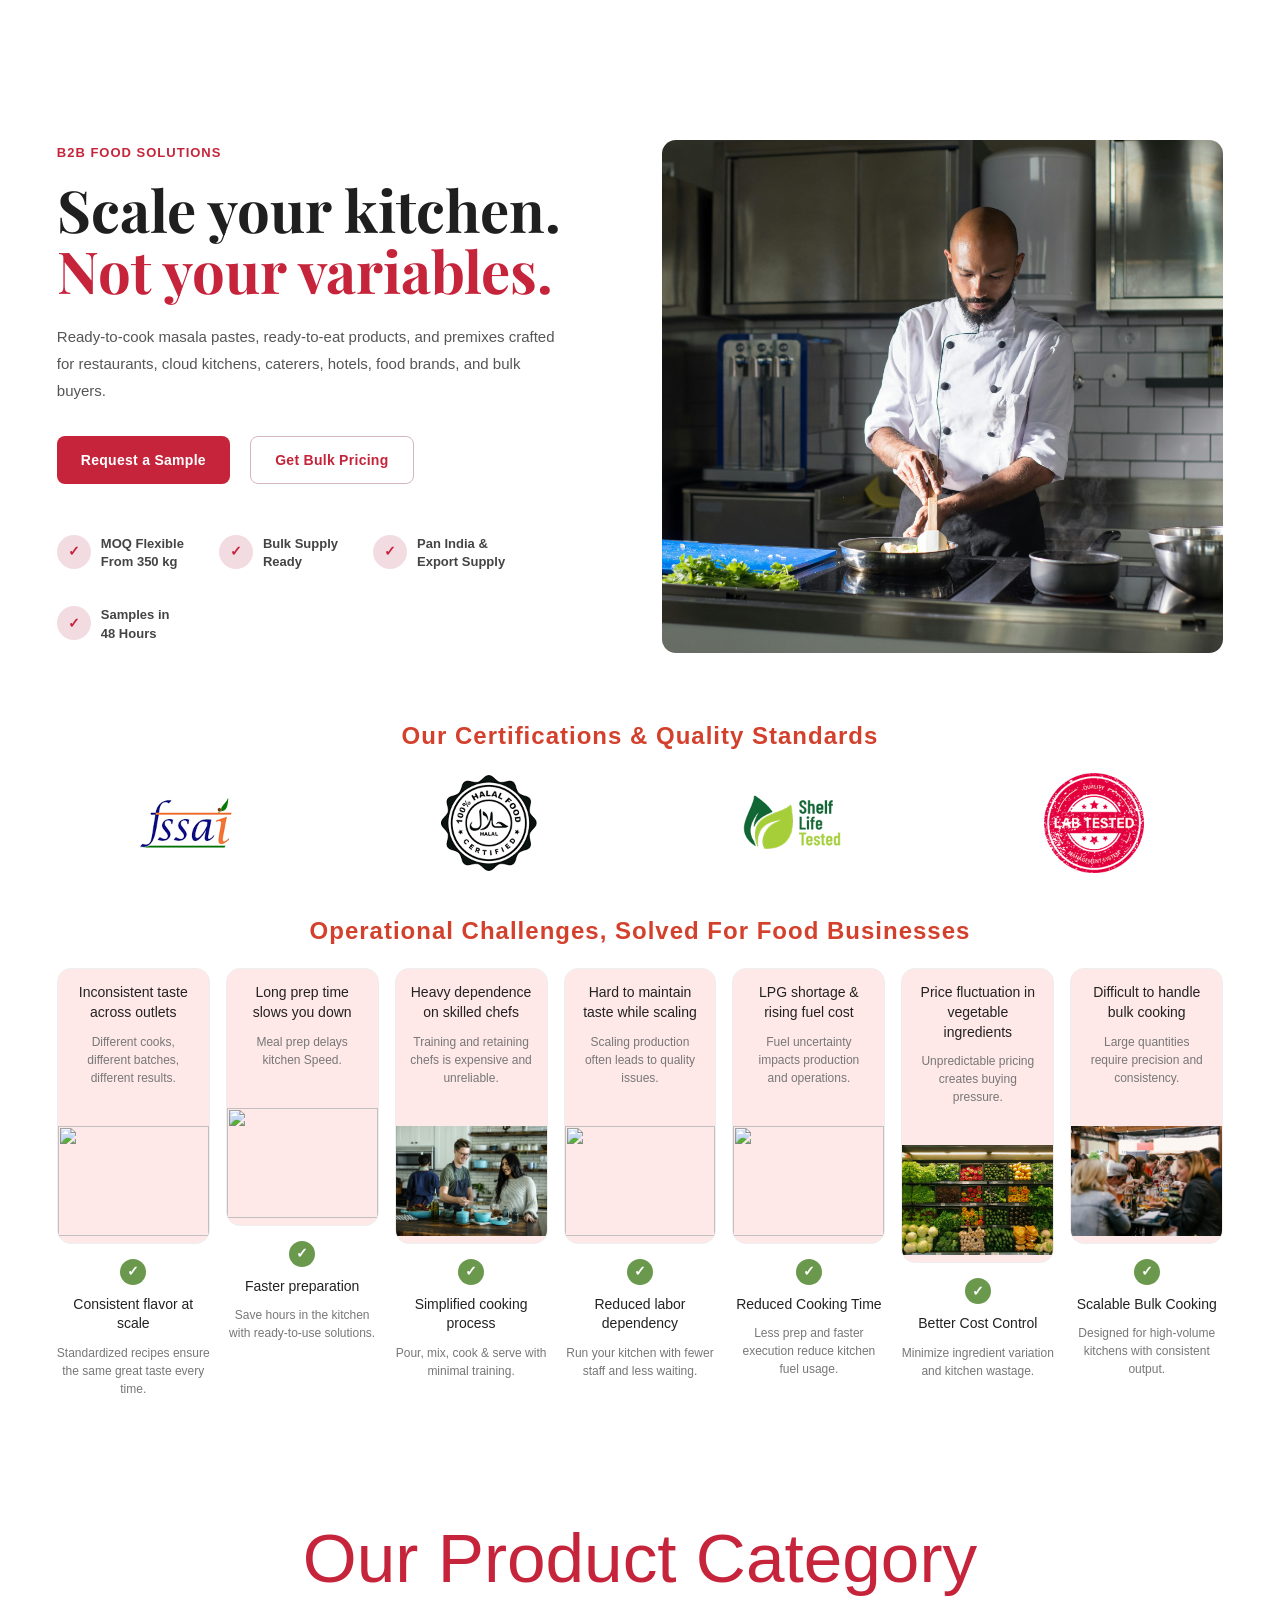
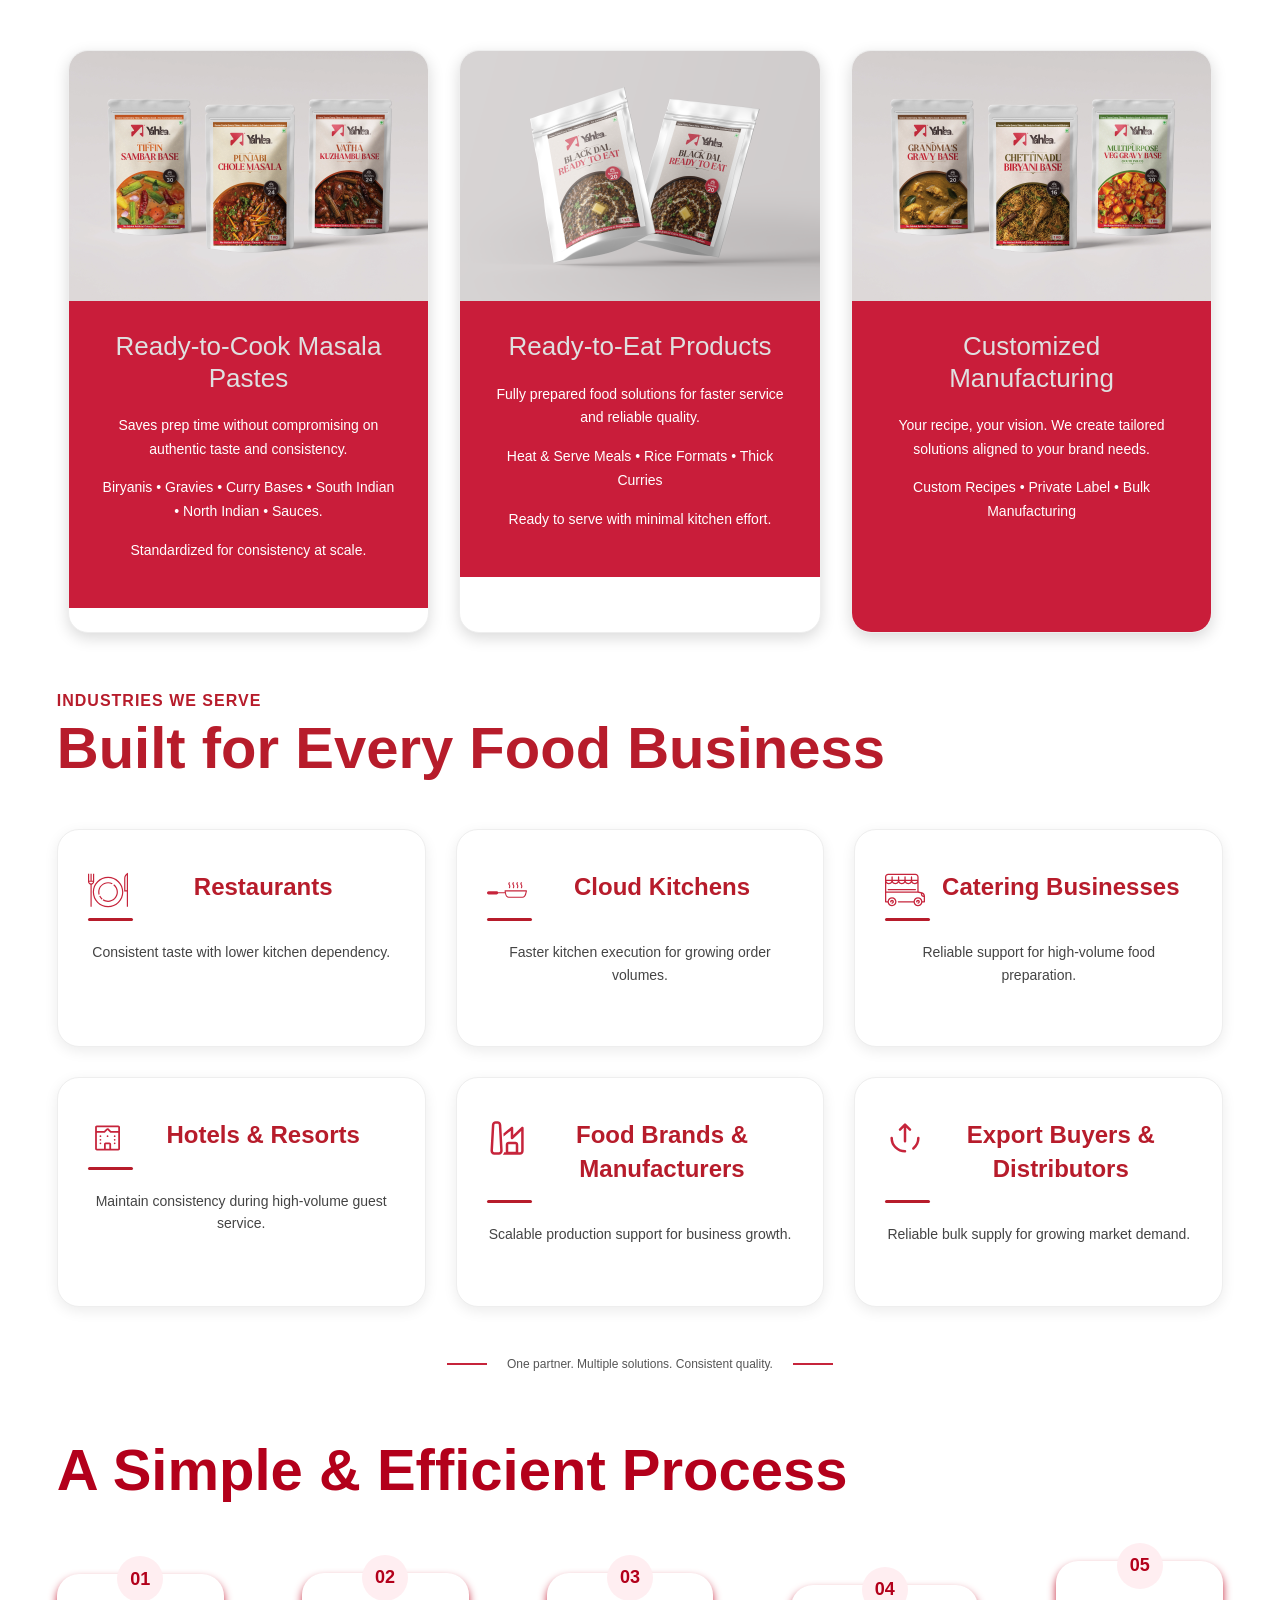
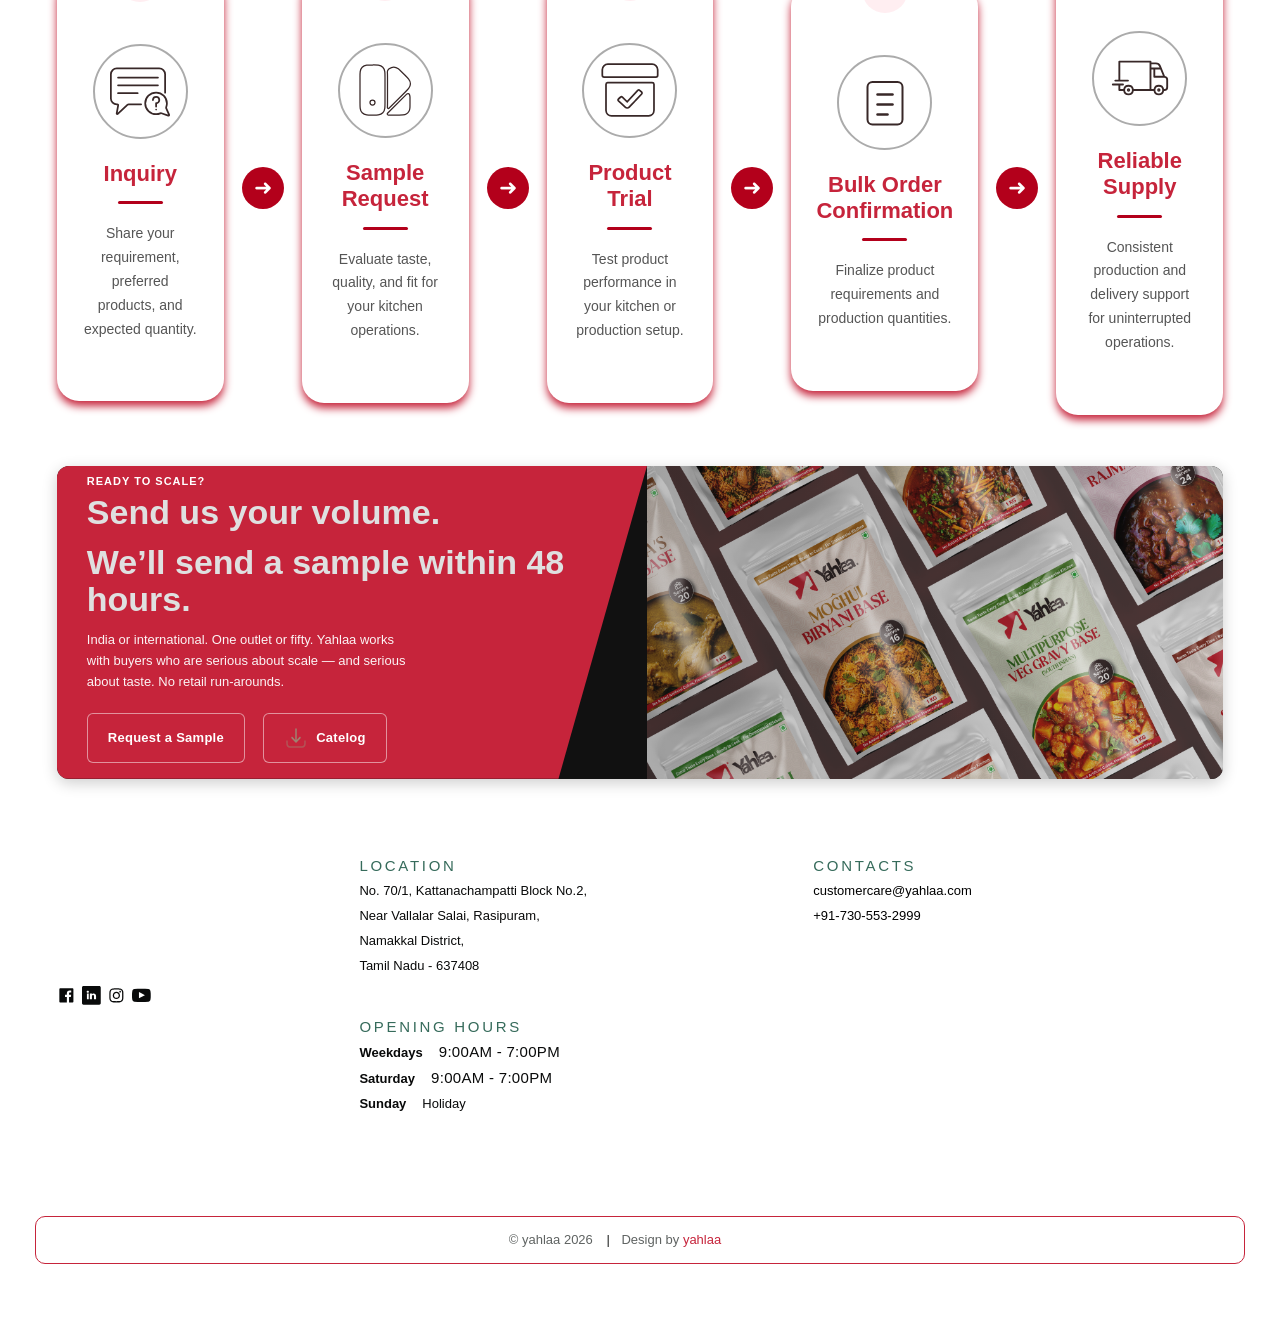
==== commit 5c40eda5: "product category image fix" ====
--- a/index.html
+++ b/index.html
@@ -403,7 +403,7 @@
             <div class="card">
 
                 <div class="card-image">
-                    <img src="images/product/pexels-photo-5740453.jpeg" alt="">
+                    <img src="images/product/Left Ver 2.webp" alt="">
                 </div>
 
                 <div class="card-content">
@@ -426,7 +426,7 @@
             <div class="card">
 
                 <div class="card-image">
-                    <img src="images/product/photo-1504674900247-0877df9cc836.jpg" alt="">
+                    <img src="images/product/Center Ver 2.webp" alt="">
                 </div>
 
                 <div class="card-content">
@@ -449,7 +449,7 @@
             <div class="card">
 
                 <div class="card-image">
-                    <img src="images/product/photo-1596040033229-a9821ebd058d.jpg" alt="">
+                    <img src="images/product/Right Ver 2.webp" alt="">
                 </div>
 
                 <div class="card-content">
@@ -954,7 +954,7 @@
             </div>
 
             <div class="banner-image no-img-mob">
-                <img src="images/pexels-kunal-lakhotia-781256899-28674690-1.jpg" alt="Food Tray">
+                <img src="images/Bottom.png" alt="Food Tray">
             </div>
 
         </div>
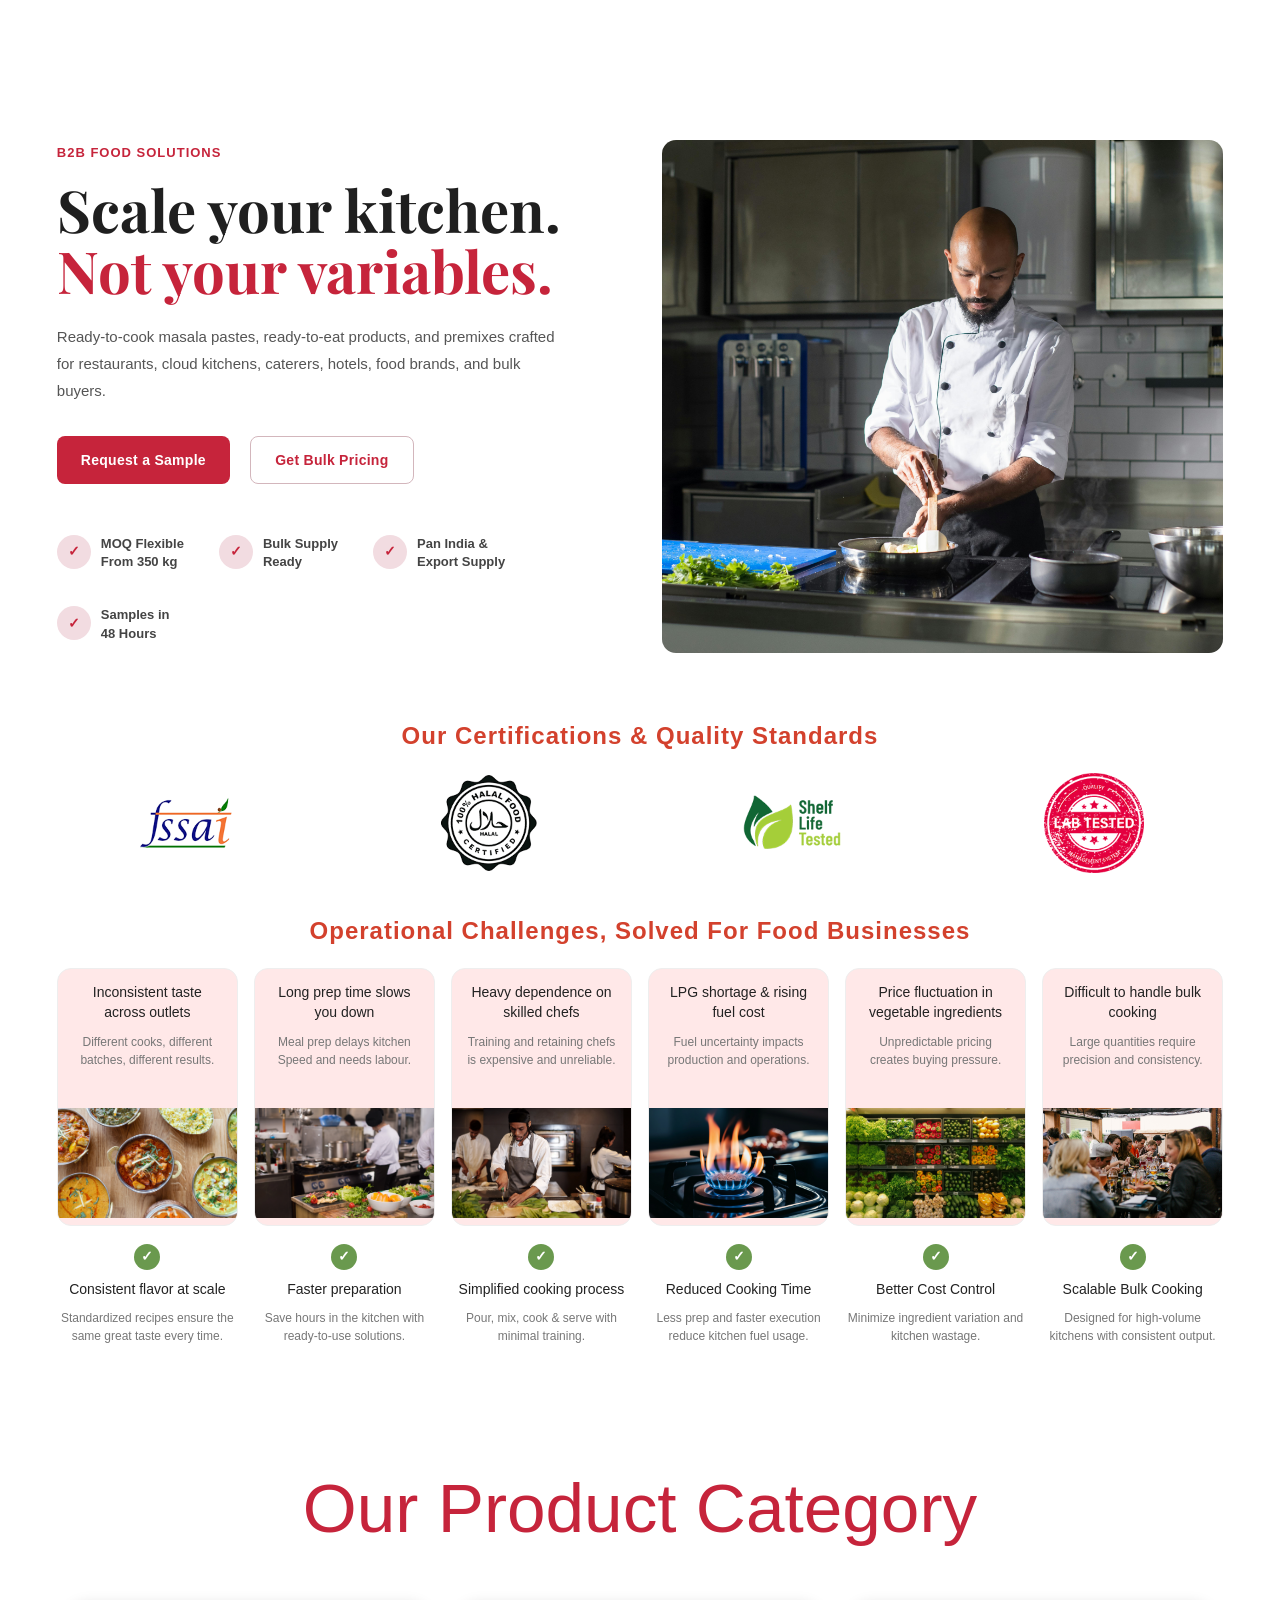
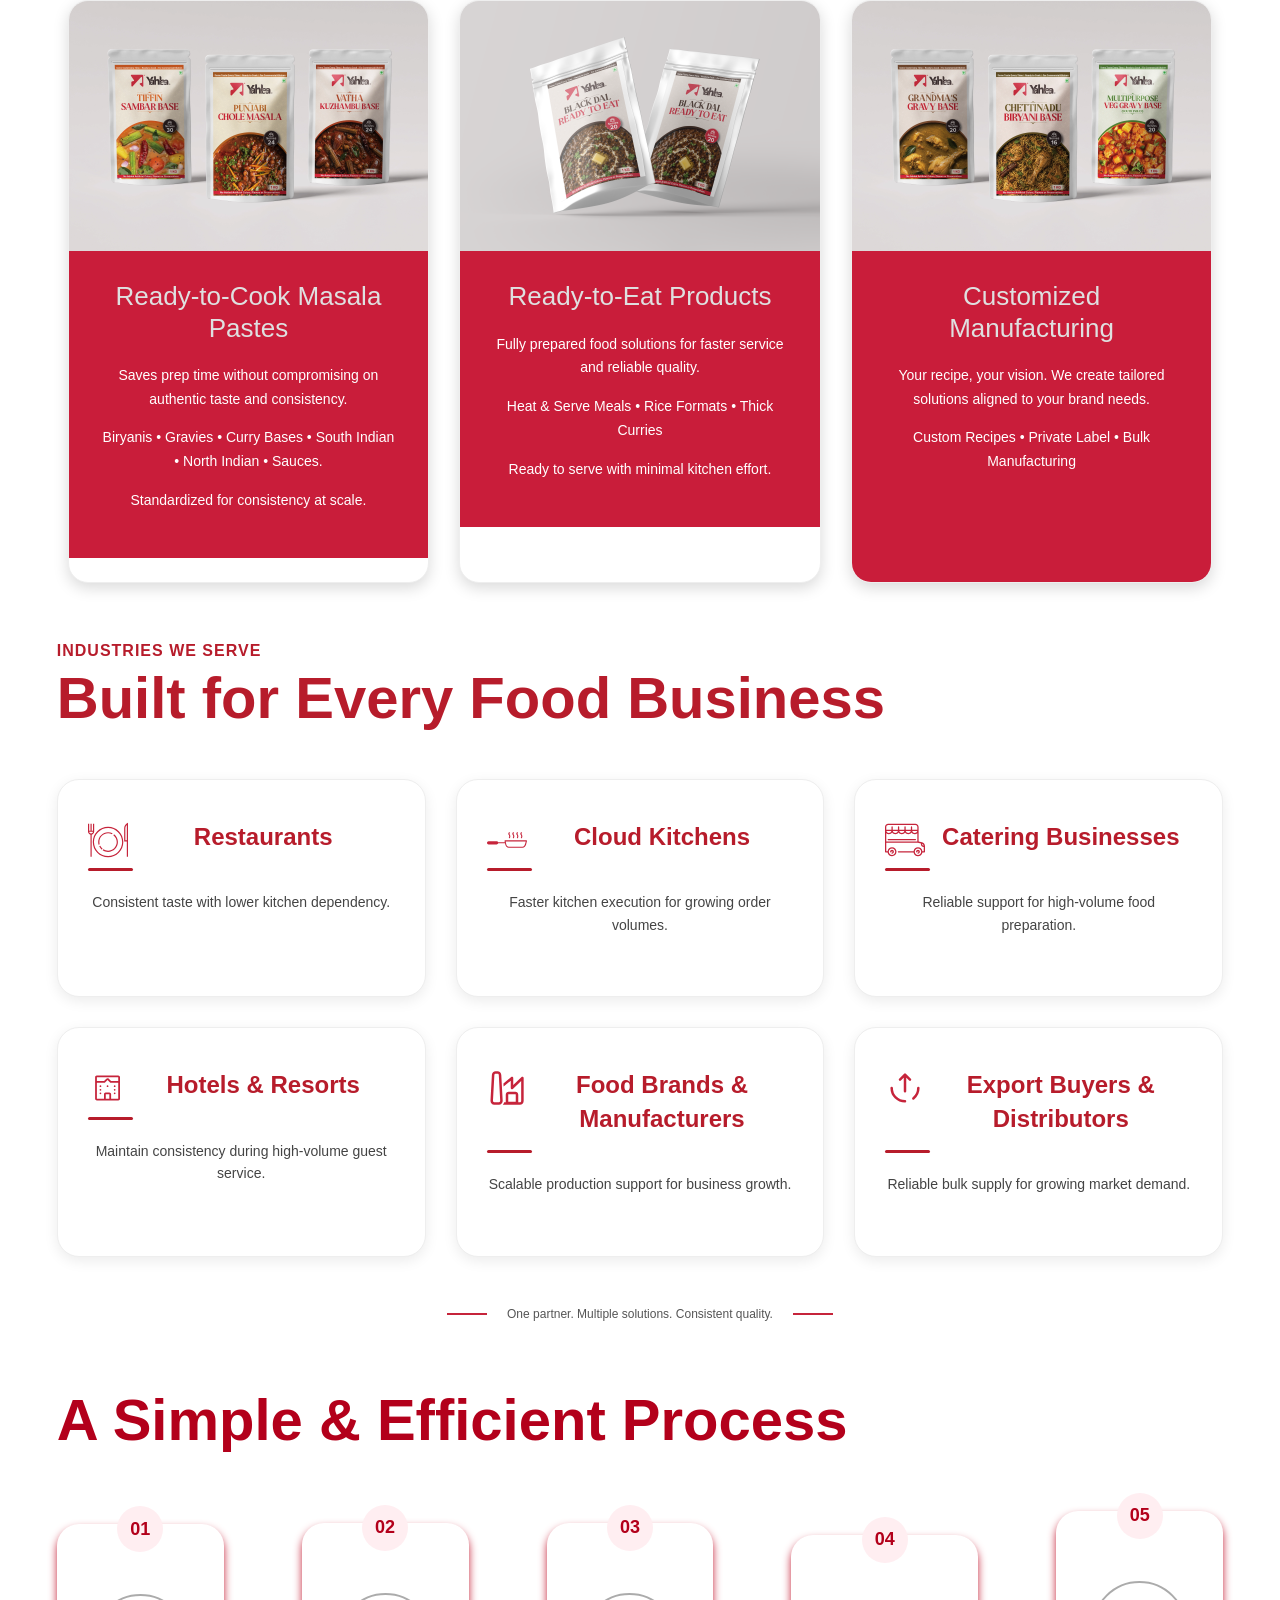
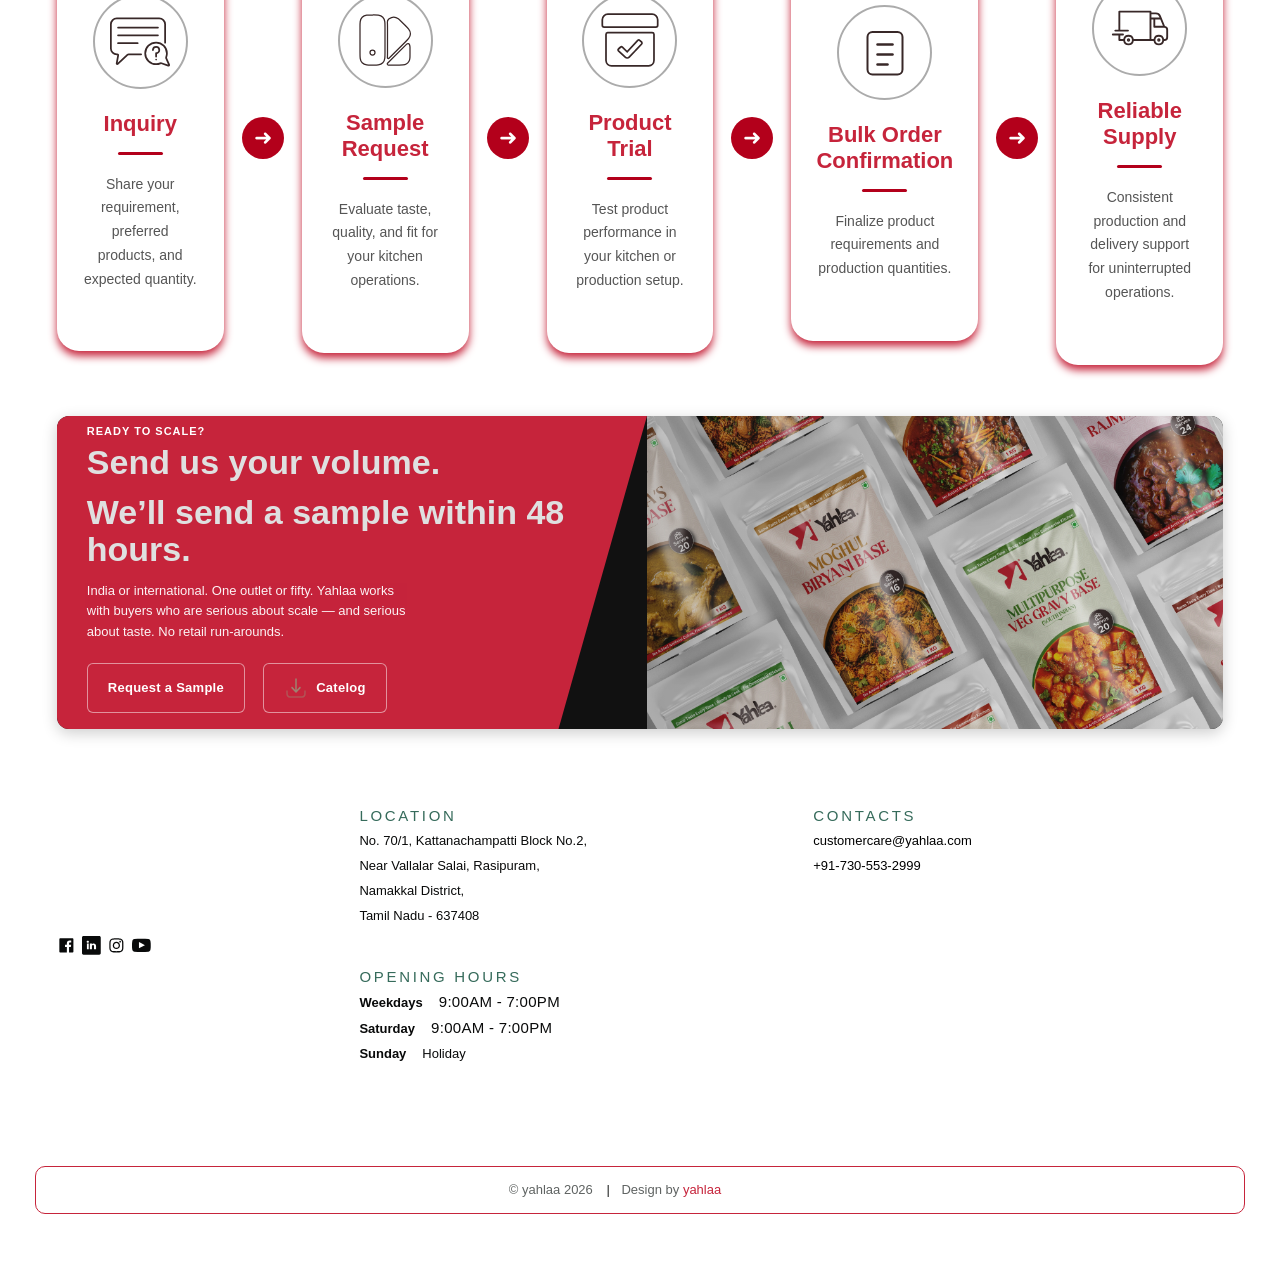
==== commit b605ef9b: "image changes fix" ====
--- a/index.html
+++ b/index.html
@@ -249,7 +249,7 @@
                             <h3>Inconsistent taste across outlets</h3>
                             <p>Different cooks, different batches, different results.</p>
                         </div>
-                        <img src="images/challenges/photo-1546069901-ba9599a7e63c.jpg" alt="">
+                        <img src="images/challenges/1.webp" alt="">
                     </div>
                 </div>
                 <div class="inner-layer">
@@ -266,9 +266,9 @@
                     <div class="card">
                         <div class="card-content">
                             <h3>Long prep time slows you down</h3>
-                            <p>Meal prep delays kitchen Speed.</p>
-                        </div>
-                        <img src="images/challenges/photo-1504674900247-0877df9cc836.jpg" alt="">
+                            <p>Meal prep delays kitchen Speed and needs labour.</p>
+                        </div>
+                        <img src="images/challenges/2.webp" alt="" style="object-fit: cover; object-position: center bottom;">
                     </div>
                 </div>
                 <div class="inner-layer">
@@ -287,7 +287,7 @@
                             <h3>Heavy dependence on skilled chefs</h3>
                             <p>Training and retaining chefs is expensive and unreliable.</p>
                         </div>
-                        <img src="images/challenges/photo-1556910103-1c02745aae4d.jpg" alt="">
+                        <img src="images/challenges/3.webp" alt="">
                     </div>
                 </div>
                 <div class="inner-layer">
@@ -299,7 +299,7 @@
                 </div>
             </div>
 
-            <div class="outer-layer">
+            <!-- <div class="outer-layer">
                 <div class="inner-layer">
                     <div class="card">
                         <div class="card-content">
@@ -316,7 +316,7 @@
                         <p>Run your kitchen with fewer staff and less waiting.</p>
                     </div>
                 </div>
-            </div>
+            </div> -->
 
             <div class="outer-layer">
                 <div class="inner-layer">
@@ -325,7 +325,7 @@
                             <h3>LPG shortage & rising fuel cost</h3>
                             <p>Fuel uncertainty impacts production and operations.</p>
                         </div>
-                        <img src="images/challenges/photo-1511884642898-4c92249e20b6.jpg" alt="">
+                        <img src="images/challenges/5.webp" alt="">
                     </div>
                 </div>
                 <div class="inner-layer">
@@ -940,7 +940,7 @@
                         Request a Sample
                     </a>
 
-                    <a class="btn btn-outline-food" target="_blank" download href="identity-system.pdf">
+                    <a class="btn btn-outline-food" target="_blank" download href="files/Yahlaa Brochure.pdf">
                         <svg xmlns="http://www.w3.org/2000/svg" width="24" height="24" viewBox="0 0 24 24" fill="none">
                             <path opacity="0.5" fill-rule="evenodd" clip-rule="evenodd"
                                 d="M3 14.25C3.41421 14.25 3.75 14.5858 3.75 15C3.75 16.4354 3.75159 17.4365 3.85315 18.1919C3.9518 18.9257 4.13225 19.3142 4.40901 19.591C4.68577 19.8678 5.07435 20.0482 5.80812 20.1469C6.56347 20.2484 7.56459 20.25 9 20.25H15C16.4354 20.25 17.4365 20.2484 18.1919 20.1469C18.9257 20.0482 19.3142 19.8678 19.591 19.591C19.8678 19.3142 20.0482 18.9257 20.1469 18.1919C20.2484 17.4365 20.25 16.4354 20.25 15C20.25 14.5858 20.5858 14.25 21 14.25C21.4142 14.25 21.75 14.5858 21.75 15V15.0549C21.75 16.4225 21.75 17.5248 21.6335 18.3918C21.5125 19.2919 21.2536 20.0497 20.6517 20.6516C20.0497 21.2536 19.2919 21.5125 18.3918 21.6335C17.5248 21.75 16.4225 21.75 15.0549 21.75H8.94513C7.57754 21.75 6.47522 21.75 5.60825 21.6335C4.70814 21.5125 3.95027 21.2536 3.34835 20.6517C2.74643 20.0497 2.48754 19.2919 2.36652 18.3918C2.24996 17.5248 2.24998 16.4225 2.25 15.0549C2.25 15.0366 2.25 15.0183 2.25 15C2.25 14.5858 2.58579 14.25 3 14.25Z"
@@ -954,7 +954,7 @@
             </div>
 
             <div class="banner-image no-img-mob">
-                <img src="images/Bottom.png" alt="Food Tray">
+                <img src="images/Bottom Web.webp" alt="Food Tray">
             </div>
 
         </div>
--- a/css/styles.css
+++ b/css/styles.css
@@ -5398,7 +5398,7 @@
     font-size: 11px;
     font-weight: 700;
     letter-spacing: 1px;
-    margin: 42px 11px 0px 0px;
+    /* margin: 42px 11px 0px 0px; */
     text-transform: uppercase;
     @media(max-width:1440px){
         margin: 0;
@@ -5829,7 +5829,7 @@
 
 .top-grid {
     display: grid;
-    grid-template-columns: repeat(7, 1fr);
+    grid-template-columns: repeat(6, 1fr);
     gap: 16px;
     margin-bottom: 35px;
 }
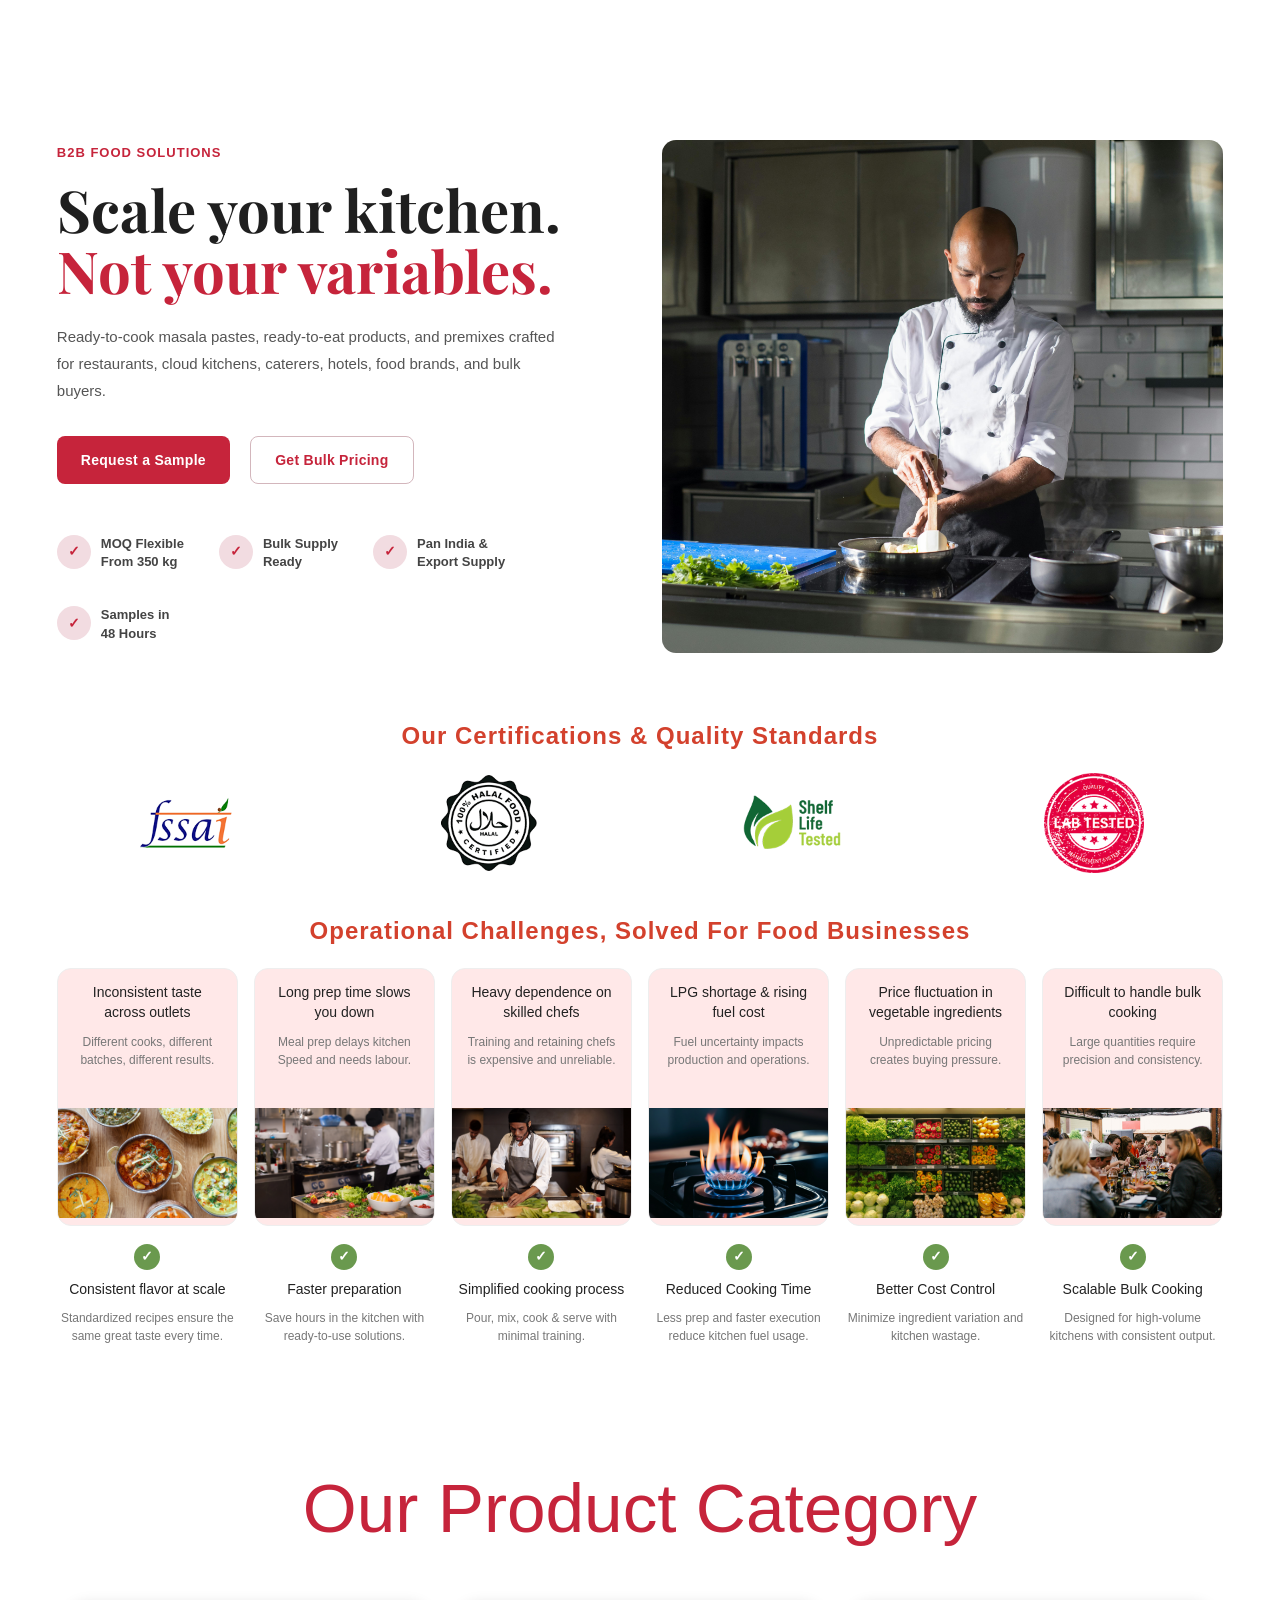
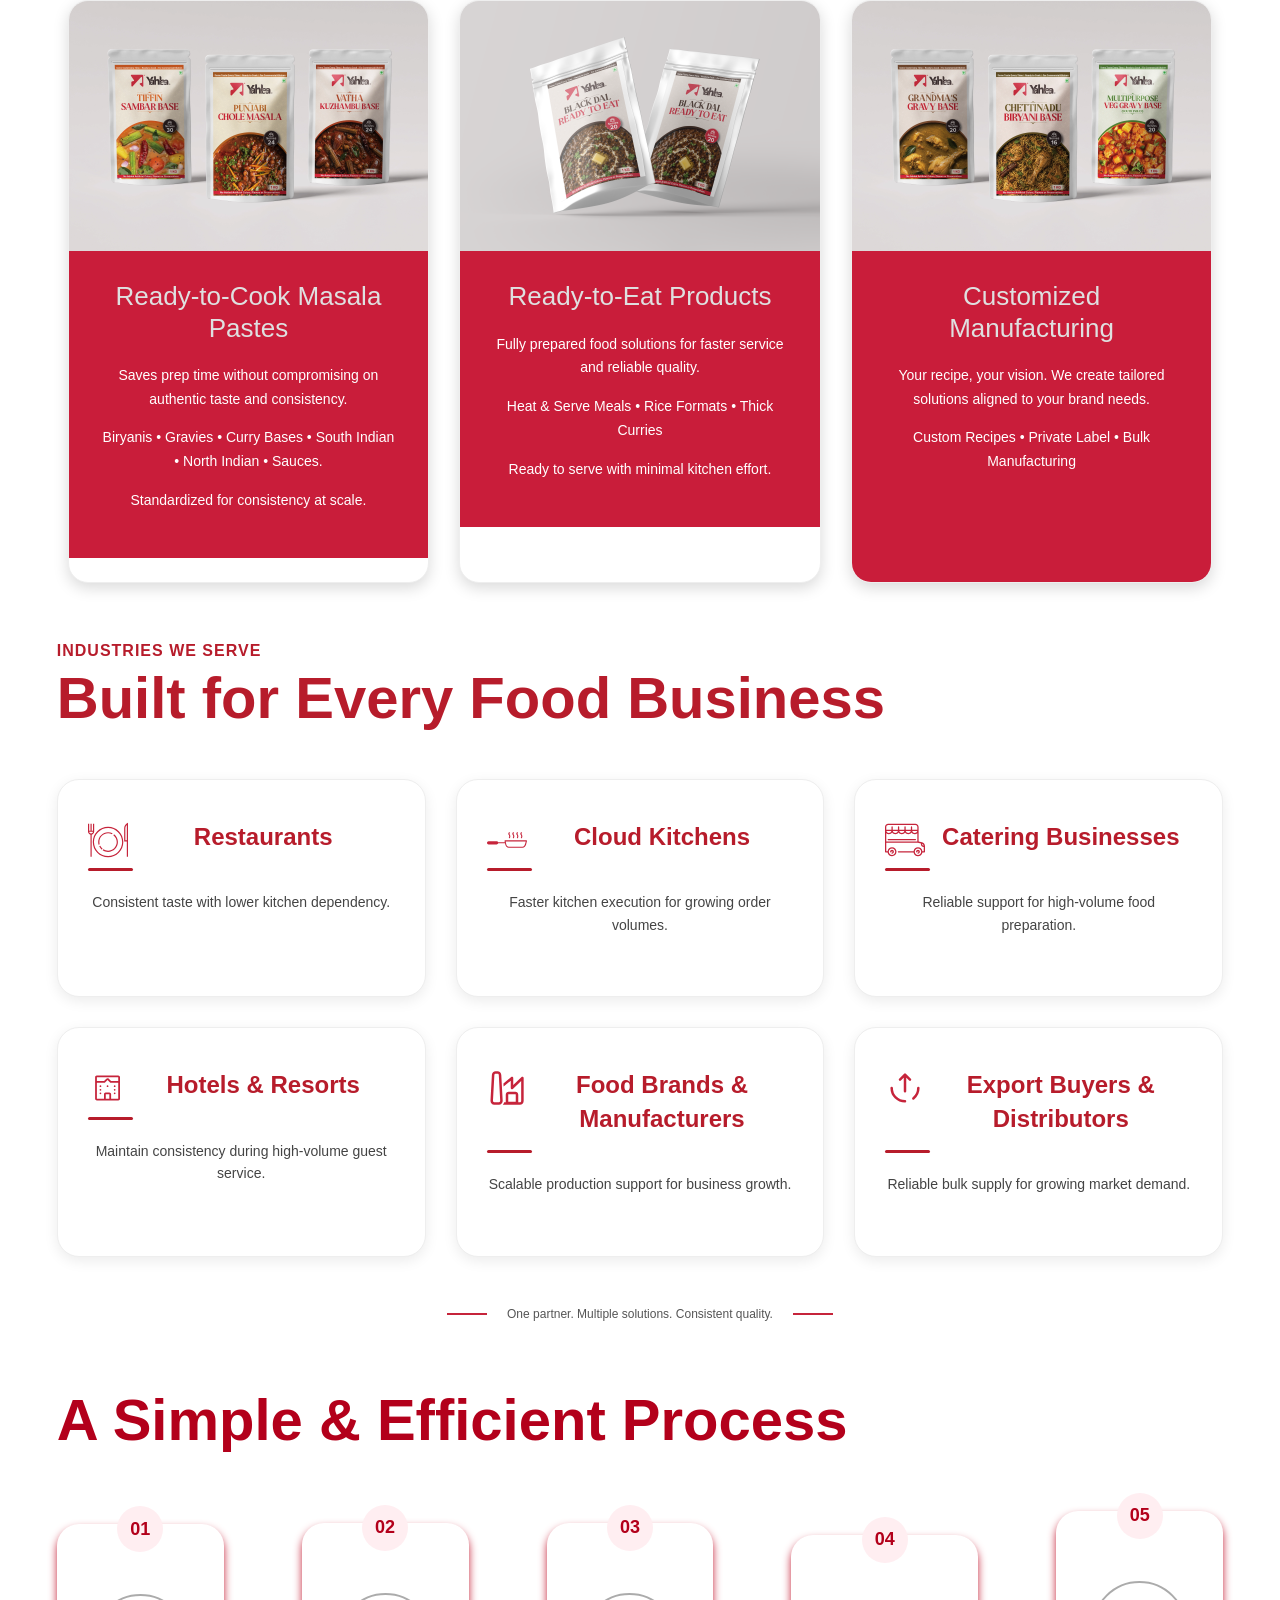
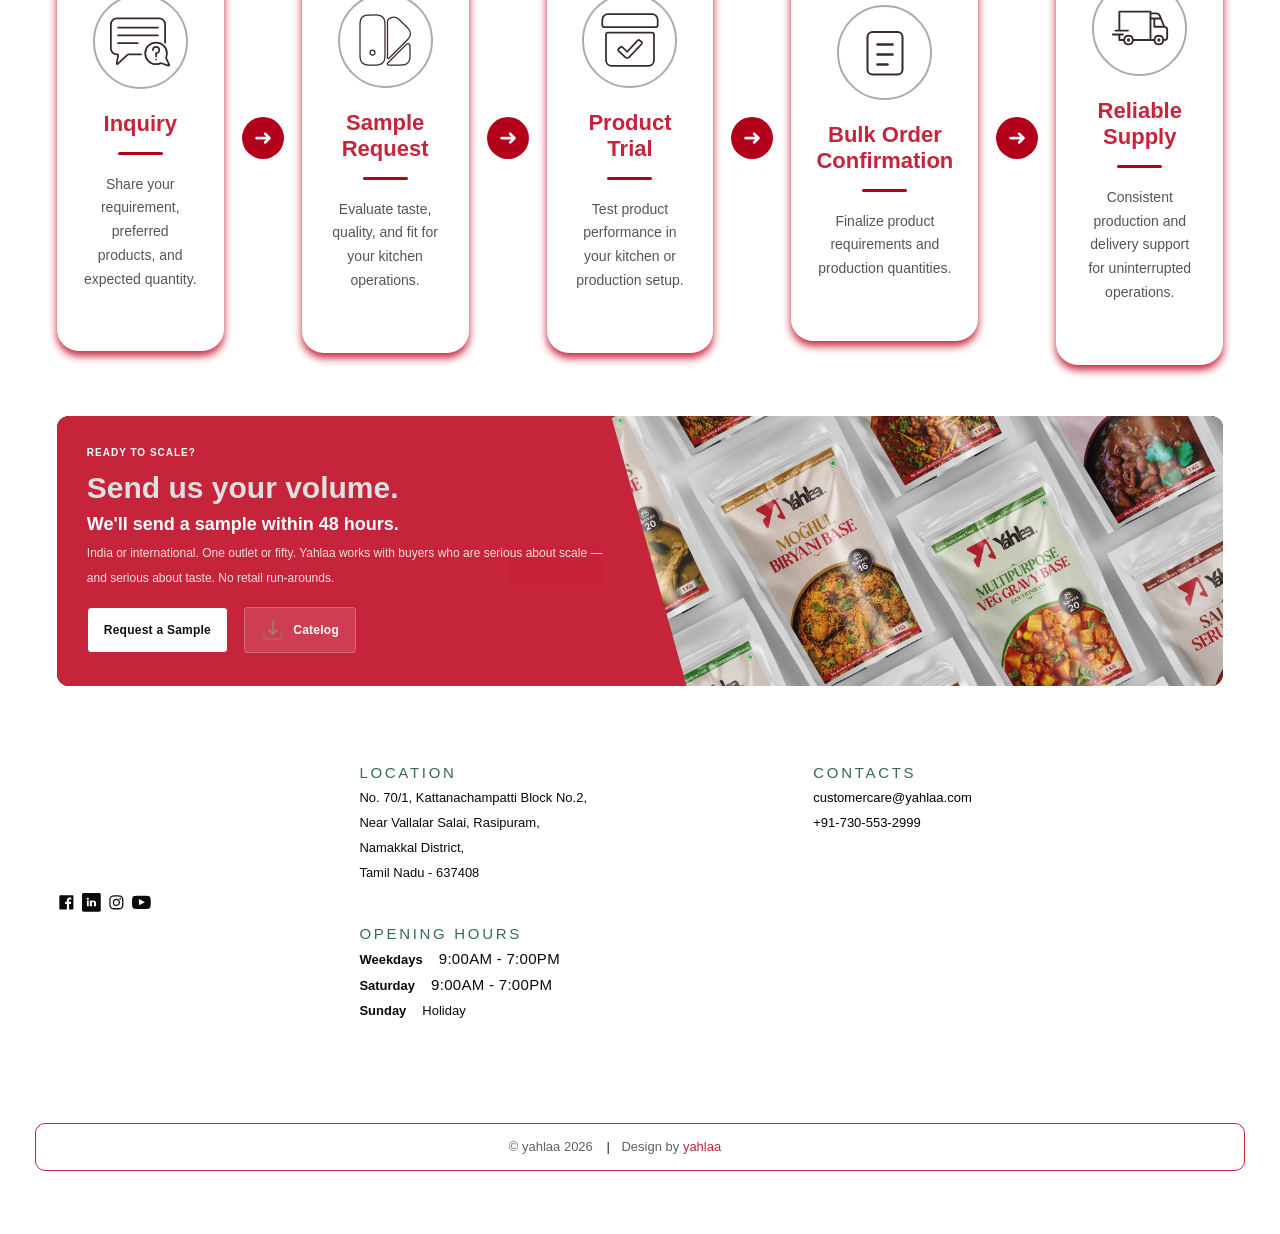
==== commit f5064cfd: "mobile menu icon-ready section fix" ====
--- a/index.html
+++ b/index.html
@@ -268,7 +268,8 @@
                             <h3>Long prep time slows you down</h3>
                             <p>Meal prep delays kitchen Speed and needs labour.</p>
                         </div>
-                        <img src="images/challenges/2.webp" alt="" style="object-fit: cover; object-position: center bottom;">
+                        <img src="images/challenges/2.webp" alt=""
+                            style="object-fit: cover; object-position: center bottom;">
                     </div>
                 </div>
                 <div class="inner-layer">
@@ -787,7 +788,59 @@
                 <div class="step-number">01</div>
 
                 <div class="icon-circle">
-                    <svg xmlns="http://www.w3.org/2000/svg" xmlns:svg="http://www.w3.org/2000/svg" version="1.1" id="svg1359" xml:space="preserve" width="60px" height="60px" viewBox="0 0 682.66669 682.66669"><defs id="defs1363"><clipPath clipPathUnits="userSpaceOnUse" id="clipPath1385"><path d="M 0,512 H 512 V 0 H 0 Z" id="path1383"/></clipPath></defs><g id="g1365" transform="matrix(1.3333333,0,0,-1.3333333,0,682.66667)"><g id="g1367" transform="translate(68.7031,379.626)"><path d="M 0,0 H 340.377" style="fill:none;stroke:#382828;stroke-width:15;stroke-linecap:round;stroke-linejoin:round;stroke-miterlimit:10;stroke-dasharray:none;stroke-opacity:1" id="path1369"/></g><g id="g1371" transform="translate(68.7031,312.5474)"><path d="M 0,0 H 340.377" style="fill:none;stroke:#382828;stroke-width:15;stroke-linecap:round;stroke-linejoin:round;stroke-miterlimit:10;stroke-dasharray:none;stroke-opacity:1" id="path1373"/></g><g id="g1375" transform="translate(68.7031,245.4687)"><path d="M 0,0 H 167.234" style="fill:none;stroke:#382828;stroke-width:15;stroke-linecap:round;stroke-linejoin:round;stroke-miterlimit:10;stroke-dasharray:none;stroke-opacity:1" id="path1377"/></g><g id="g1379"><g id="g1381" clip-path="url(#clipPath1385)"><g id="g1387" transform="translate(366.2959,187.1533)"><path d="M 0,0 C 0,1.286 0.089,2.551 0.262,3.79 2.13,17.18 13.759,27.444 27.729,27.163 41.859,26.878 53.565,15.56 54.298,1.445 55.11,-14.196 42.651,-27.168 27.168,-27.168 v -28.409" style="fill:none;stroke:#382828;stroke-width:15;stroke-linecap:round;stroke-linejoin:round;stroke-miterlimit:10;stroke-dasharray:none;stroke-opacity:1" id="path1389"/></g><g id="g1391" transform="translate(385.981,105.8467)"><path d="m 0,0 c 0,-4.133 3.35,-7.483 7.483,-7.483 4.133,0 7.483,3.35 7.483,7.483 0,4.133 -3.35,7.483 -7.483,7.483 C 3.35,7.483 0,4.133 0,0" style="fill:#382828;fill-opacity:1;fill-rule:nonzero;stroke:none" id="path1393"/></g><g id="g1395" transform="translate(504.0142,62.4751)"><path d="m 0,0 -23.894,54.124 c -1.437,3.254 -1.526,6.936 -0.283,10.27 3.932,10.549 5.997,22.007 5.784,33.976 -0.887,49.916 -41.829,90.44 -91.751,90.839 -51.703,0.413 -93.696,-41.586 -93.275,-93.291 0.414,-50.815 42.372,-92.108 93.189,-91.748 12.6,0.09 24.6,2.701 35.523,7.351 3.03,1.289 6.429,1.413 9.554,0.375 L -6.809,-7.488 C -2.252,-9.002 1.939,-4.393 0,0 Z" style="fill:none;stroke:#382828;stroke-width:15;stroke-linecap:round;stroke-linejoin:round;stroke-miterlimit:10;stroke-dasharray:none;stroke-opacity:1" id="path1397"/></g><g id="g1399" transform="translate(470.2837,249.9687)"><path d="m 0,0 v 156.856 c 0,27.88 -22.602,50.482 -50.482,50.482 h -361.82 c -27.88,0 -50.482,-22.601 -50.482,-50.482 V -48.859 c 0,-27.88 22.602,-50.482 50.482,-50.482 h 4.777 c 4.367,0 7.671,-3.951 6.896,-8.249 l -12.438,-69.063 c -0.935,-5.194 5.308,-8.562 9.135,-4.929 l 81.901,77.746 c 3.041,2.886 7.073,4.495 11.265,4.495 h 105.991" style="fill:none;stroke:#382828;stroke-width:15;stroke-linecap:round;stroke-linejoin:round;stroke-miterlimit:10;stroke-dasharray:none;stroke-opacity:1" id="path1401"/></g></g></g></g></svg>
+                    <svg xmlns="http://www.w3.org/2000/svg" xmlns:svg="http://www.w3.org/2000/svg" version="1.1"
+                        id="svg1359" xml:space="preserve" width="60px" height="60px" viewBox="0 0 682.66669 682.66669">
+                        <defs id="defs1363">
+                            <clipPath clipPathUnits="userSpaceOnUse" id="clipPath1385">
+                                <path d="M 0,512 H 512 V 0 H 0 Z" id="path1383" />
+                            </clipPath>
+                        </defs>
+                        <g id="g1365" transform="matrix(1.3333333,0,0,-1.3333333,0,682.66667)">
+                            <g id="g1367" transform="translate(68.7031,379.626)">
+                                <path d="M 0,0 H 340.377"
+                                    style="fill:none;stroke:#382828;stroke-width:15;stroke-linecap:round;stroke-linejoin:round;stroke-miterlimit:10;stroke-dasharray:none;stroke-opacity:1"
+                                    id="path1369" />
+                            </g>
+                            <g id="g1371" transform="translate(68.7031,312.5474)">
+                                <path d="M 0,0 H 340.377"
+                                    style="fill:none;stroke:#382828;stroke-width:15;stroke-linecap:round;stroke-linejoin:round;stroke-miterlimit:10;stroke-dasharray:none;stroke-opacity:1"
+                                    id="path1373" />
+                            </g>
+                            <g id="g1375" transform="translate(68.7031,245.4687)">
+                                <path d="M 0,0 H 167.234"
+                                    style="fill:none;stroke:#382828;stroke-width:15;stroke-linecap:round;stroke-linejoin:round;stroke-miterlimit:10;stroke-dasharray:none;stroke-opacity:1"
+                                    id="path1377" />
+                            </g>
+                            <g id="g1379">
+                                <g id="g1381" clip-path="url(#clipPath1385)">
+                                    <g id="g1387" transform="translate(366.2959,187.1533)">
+                                        <path
+                                            d="M 0,0 C 0,1.286 0.089,2.551 0.262,3.79 2.13,17.18 13.759,27.444 27.729,27.163 41.859,26.878 53.565,15.56 54.298,1.445 55.11,-14.196 42.651,-27.168 27.168,-27.168 v -28.409"
+                                            style="fill:none;stroke:#382828;stroke-width:15;stroke-linecap:round;stroke-linejoin:round;stroke-miterlimit:10;stroke-dasharray:none;stroke-opacity:1"
+                                            id="path1389" />
+                                    </g>
+                                    <g id="g1391" transform="translate(385.981,105.8467)">
+                                        <path
+                                            d="m 0,0 c 0,-4.133 3.35,-7.483 7.483,-7.483 4.133,0 7.483,3.35 7.483,7.483 0,4.133 -3.35,7.483 -7.483,7.483 C 3.35,7.483 0,4.133 0,0"
+                                            style="fill:#382828;fill-opacity:1;fill-rule:nonzero;stroke:none"
+                                            id="path1393" />
+                                    </g>
+                                    <g id="g1395" transform="translate(504.0142,62.4751)">
+                                        <path
+                                            d="m 0,0 -23.894,54.124 c -1.437,3.254 -1.526,6.936 -0.283,10.27 3.932,10.549 5.997,22.007 5.784,33.976 -0.887,49.916 -41.829,90.44 -91.751,90.839 -51.703,0.413 -93.696,-41.586 -93.275,-93.291 0.414,-50.815 42.372,-92.108 93.189,-91.748 12.6,0.09 24.6,2.701 35.523,7.351 3.03,1.289 6.429,1.413 9.554,0.375 L -6.809,-7.488 C -2.252,-9.002 1.939,-4.393 0,0 Z"
+                                            style="fill:none;stroke:#382828;stroke-width:15;stroke-linecap:round;stroke-linejoin:round;stroke-miterlimit:10;stroke-dasharray:none;stroke-opacity:1"
+                                            id="path1397" />
+                                    </g>
+                                    <g id="g1399" transform="translate(470.2837,249.9687)">
+                                        <path
+                                            d="m 0,0 v 156.856 c 0,27.88 -22.602,50.482 -50.482,50.482 h -361.82 c -27.88,0 -50.482,-22.601 -50.482,-50.482 V -48.859 c 0,-27.88 22.602,-50.482 50.482,-50.482 h 4.777 c 4.367,0 7.671,-3.951 6.896,-8.249 l -12.438,-69.063 c -0.935,-5.194 5.308,-8.562 9.135,-4.929 l 81.901,77.746 c 3.041,2.886 7.073,4.495 11.265,4.495 h 105.991"
+                                            style="fill:none;stroke:#382828;stroke-width:15;stroke-linecap:round;stroke-linejoin:round;stroke-miterlimit:10;stroke-dasharray:none;stroke-opacity:1"
+                                            id="path1401" />
+                                    </g>
+                                </g>
+                            </g>
+                        </g>
+                    </svg>
                 </div>
 
                 <h3>Inquiry</h3>
@@ -920,7 +973,7 @@
         ================================================== -->
     <section id="partnership" class="container pad-top-4p">
 
-        <div class="food-banner">
+        <!-- <div class="food-banner">
 
             <div class="banner-content">
                 <div class="small-title">READY TO SCALE?</div>
@@ -957,7 +1010,44 @@
                 <img src="images/Bottom Web.webp" alt="Food Tray">
             </div>
 
+        </div> -->
+
+        <div class="cta-banner">
+    <div class="cta-content">
+        <span class="small-text">READY TO SCALE?</span>
+
+        <h2>Send us your volume.</h2>
+
+        <p>
+            We'll send a sample within 48 hours.
+        </p>
+
+        <span class="sub-text">
+            India or international. One outlet or fifty. Yahlaa works with buyers who are serious about scale — and serious about taste. No retail run-arounds.
+        </span>
+
+        <div class="cta-buttons">
+            <a class="btn btn-light" target="_blank" href="https://api.whatsapp.com/send?phone=917305532999&text=Hi%20Team%20Yahlaa,%0A%0AI%27m%20interested%20in%20trying%20your%20ready-to-cook%20%2F%20ready-to-eat%20masala%20products%20for%20my%20business.%0A%0ACould%20you%20please%20share%20details%20about%20available%20samples,%20MOQ,%20and%20the%20sample%20process?%0A%0ALooking%20forward%20to%20exploring%20your%20products">
+                Request a Sample
+            </a>
+
+            <a class="btn btn-dark" target="_blank" download href="files/Yahlaa Brochure.pdf">
+                <svg xmlns="http://www.w3.org/2000/svg" width="24" height="24" viewBox="0 0 24 24" fill="none">
+                    <path opacity="0.5" fill-rule="evenodd" clip-rule="evenodd"
+                        d="M3 14.25C3.41421 14.25 3.75 14.5858 3.75 15C3.75 16.4354 3.75159 17.4365 3.85315 18.1919C3.9518 18.9257 4.13225 19.3142 4.40901 19.591C4.68577 19.8678 5.07435 20.0482 5.80812 20.1469C6.56347 20.2484 7.56459 20.25 9 20.25H15C16.4354 20.25 17.4365 20.2484 18.1919 20.1469C18.9257 20.0482 19.3142 19.8678 19.591 19.591C19.8678 19.3142 20.0482 18.9257 20.1469 18.1919C20.2484 17.4365 20.25 16.4354 20.25 15C20.25 14.5858 20.5858 14.25 21 14.25C21.4142 14.25 21.75 14.5858 21.75 15V15.0549C21.75 16.4225 21.75 17.5248 21.6335 18.3918C21.5125 19.2919 21.2536 20.0497 20.6517 20.6516C20.0497 21.2536 19.2919 21.5125 18.3918 21.6335C17.5248 21.75 16.4225 21.75 15.0549 21.75H8.94513C7.57754 21.75 6.47522 21.75 5.60825 21.6335C4.70814 21.5125 3.95027 21.2536 3.34835 20.6517C2.74643 20.0497 2.48754 19.2919 2.36652 18.3918C2.24996 17.5248 2.24998 16.4225 2.25 15.0549C2.25 15.0366 2.25 15.0183 2.25 15C2.25 14.5858 2.58579 14.25 3 14.25Z"
+                        fill="#9F8170" />
+                    <path fill-rule="evenodd" clip-rule="evenodd"
+                        d="M12 16.75C12.2106 16.75 12.4114 16.6615 12.5535 16.5061L16.5535 12.1311C16.833 11.8254 16.8118 11.351 16.5061 11.0715C16.2004 10.792 15.726 10.8132 15.4465 11.1189L12.75 14.0682V3C12.75 2.58579 12.4142 2.25 12 2.25C11.5858 2.25 11.25 2.58579 11.25 3V14.0682L8.55353 11.1189C8.27403 10.8132 7.79963 10.792 7.49393 11.0715C7.18823 11.351 7.16698 11.8254 7.44648 12.1311L11.4465 16.5061C11.5886 16.6615 11.7894 16.75 12 16.75Z"
+                        fill="#9F8170" />
+                </svg> Catelog
+            </a>
         </div>
+    </div>
+
+    <div class="cta-image">
+        <img src="images/Bottom Web.webp" alt="Food Tray">
+    </div>
+</div>
 
     </section> <!-- end s-testimonials -->
 
--- a/css/styles.css
+++ b/css/styles.css
@@ -3404,7 +3404,7 @@
 
 .header-menu-toggle span {
     display: block;
-    background-color: var(--color-white);
+    background-color: var(--color-red);
     width: var(--toggle-line-width);
     height: var(--toggle-line-height);
     margin-top: -1px;
@@ -3425,7 +3425,7 @@
     width: 100%;
     height: 100%;
     background-color: inherit;
-    transition: all 0.5s;
+    transition: a.header-menu-toggle.is-clicked span::before, .header-menu-toggle.is-clicked span::afterll 0.5s;
     position: absolute;
     left: 0;
 }
@@ -3447,7 +3447,7 @@
 
 .header-menu-toggle.is-clicked span::before,
 .header-menu-toggle.is-clicked span::after {
-    background-color: var(--color-white);
+    background-color: var(--color-red);
 }
 
 .header-menu-toggle.is-clicked span::before {
@@ -6200,6 +6200,138 @@
     }
 }
 
+/* Send us your volume */
+.cta-banner {
+    max-width: 100%;
+    height: 290px;
+    display: flex;
+    overflow: hidden;
+    border-radius: 12px;
+    background: #111;
+    font-family: var(--font-2);
+    @media screen and (min-width:769px) and (max-width:1439px){
+        height: 270px;
+    }
+
+    @media screen and (min-width:320px) and (max-width:768px){
+        height: 270px;
+    }
+    
+}
+
+.cta-content {
+    width: 54%;
+    color: #fff;
+    padding: 24px 30px;
+    position: relative;
+    background: linear-gradient(
+        135deg,
+        var(--color-red) 0%,
+        var(--color-red) 100%
+    );
+    clip-path: polygon(
+        0 0,
+        88% 0,
+        100% 100%,
+        0 100%
+    );
+    z-index: 2;
+    @media screen and (min-width:320px) and (max-width:425px){
+        width: 100%;
+        clip-path: none;
+    }
+}
+
+.small-text {
+    display: block;
+    font-size: 10px;
+    font-weight: 700;
+    letter-spacing: 1px;
+    text-transform: uppercase;
+    margin-bottom: 6px;
+}
+
+.cta-content h2 {
+    margin: 0;
+    font-size: 50px;
+    font-weight: 700;
+    line-height: 1.1;
+    @media screen and (min-width:769px) and (max-width:1439px){
+        font-size: 30px;
+    }
+
+    @media screen and (min-width:320px) and (max-width:768px){
+        font-size: 24px;
+    }
+}
+
+.cta-content p {
+    margin: 8px 0 4px;
+    font-size: 26px;
+    font-weight: 600;
+    @media screen and (min-width:769px) and (max-width:1439px){
+        font-size: 18px;
+    }
+    @media screen and (min-width:320px) and (max-width:768px){
+        font-size: 16px;
+    }
+}
+
+.sub-text {
+    display: block;
+    font-size: 12px;
+    opacity: .85;
+    margin-bottom: 16px;
+    padding-right: 220px;
+    @media screen and (min-width:769px) and (max-width:1439px){
+        padding-right: 54px;
+    }
+    @media screen and (min-width:320px) and (max-width:768px){
+        padding-right: 0px;
+    }
+}
+
+.cta-buttons {
+    display: flex;
+    gap: 10px;
+}
+
+.btn {
+    text-decoration: none;
+    padding: 10px 16px;
+    border-radius: 4px;
+    font-size: 12px;
+    font-weight: 600;
+    transition: .3s;
+}
+
+.btn-light {
+    background: #fff;
+    color: #111;
+}
+
+.btn-dark {
+    background: rgba(255,255,255,0.12);
+    color: #fff;
+    border: 1px solid rgba(255,255,255,.2);
+}
+
+.cta-image {
+    flex: 1;
+    margin-left: -103px;
+    @media screen and (min-width:320px) and (max-width:425px){
+        display:none;
+    }
+}
+
+.cta-image img {
+    width: 100%;
+    height: 100%;
+    object-fit: cover;
+    display: block;
+}
+
+
 .no-img-mob{
     @media screen and (min-width:320px) and (max-width:768px){
 display: none;
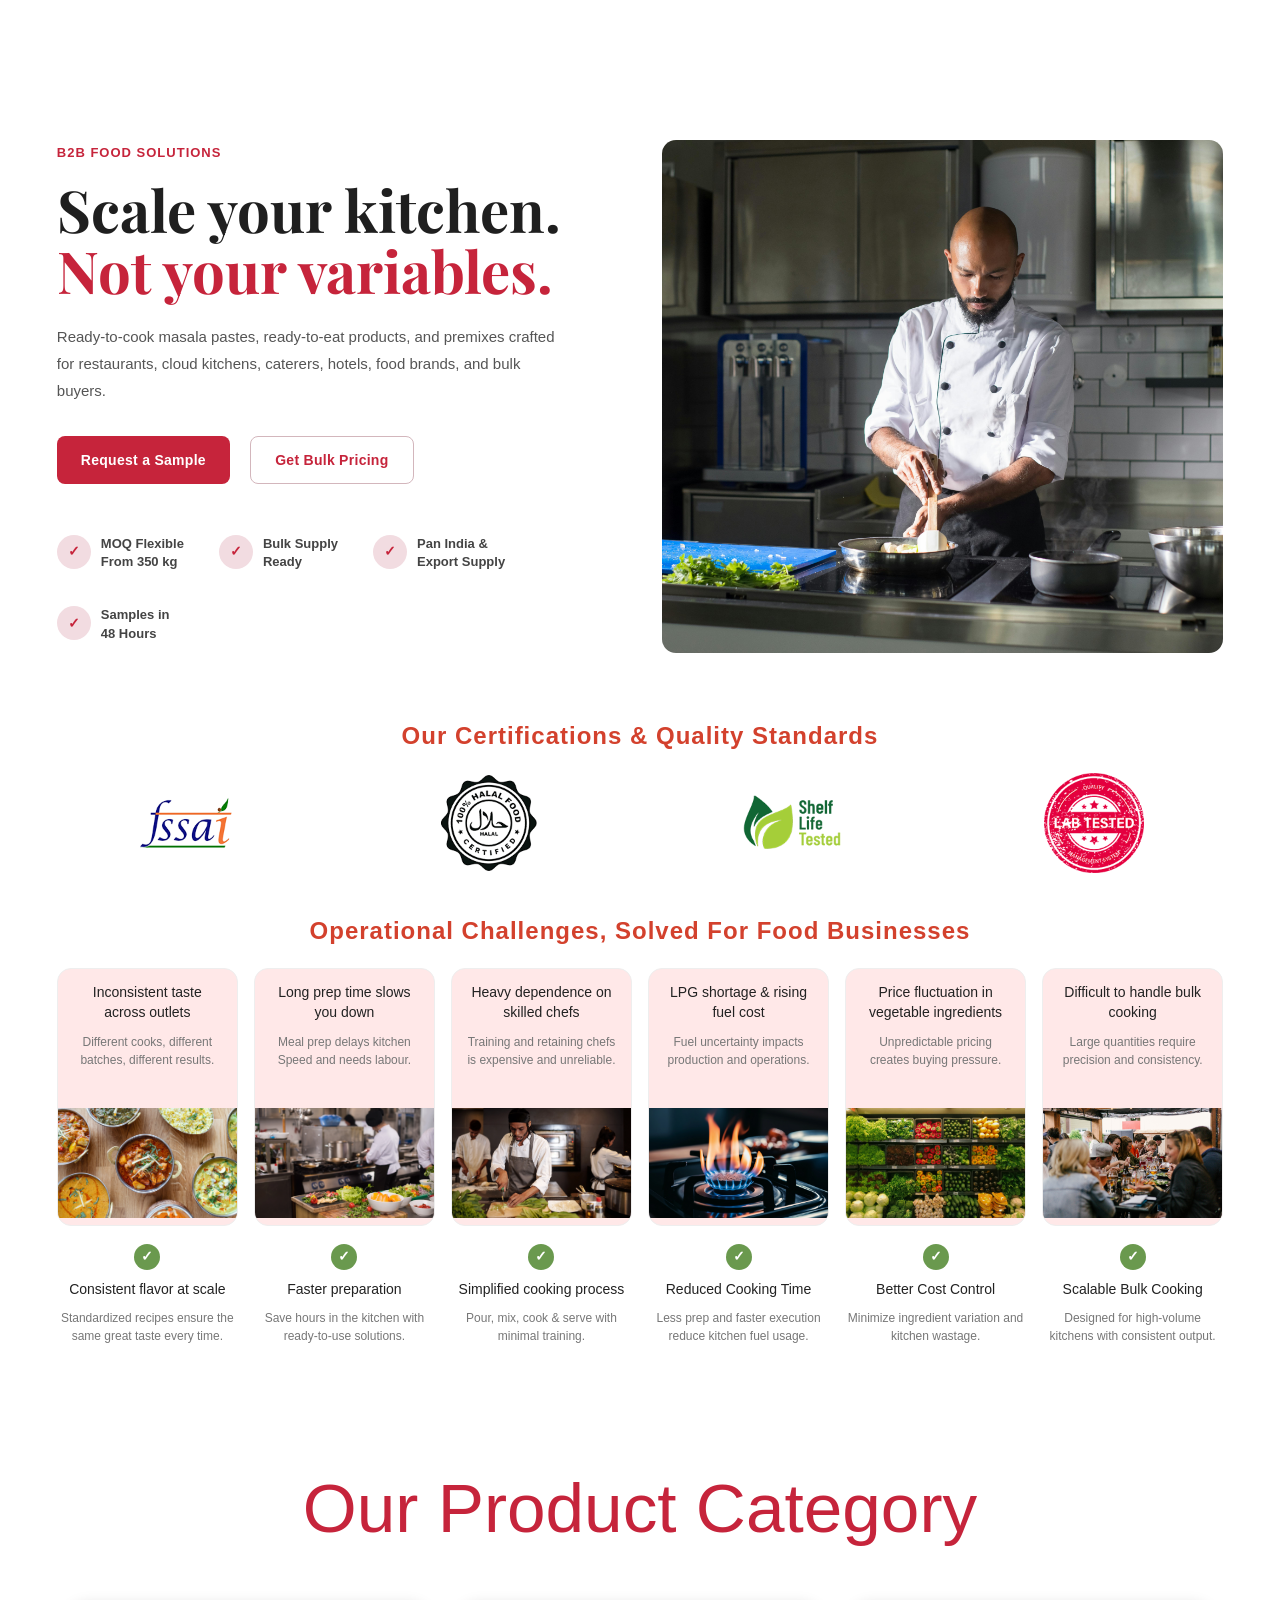
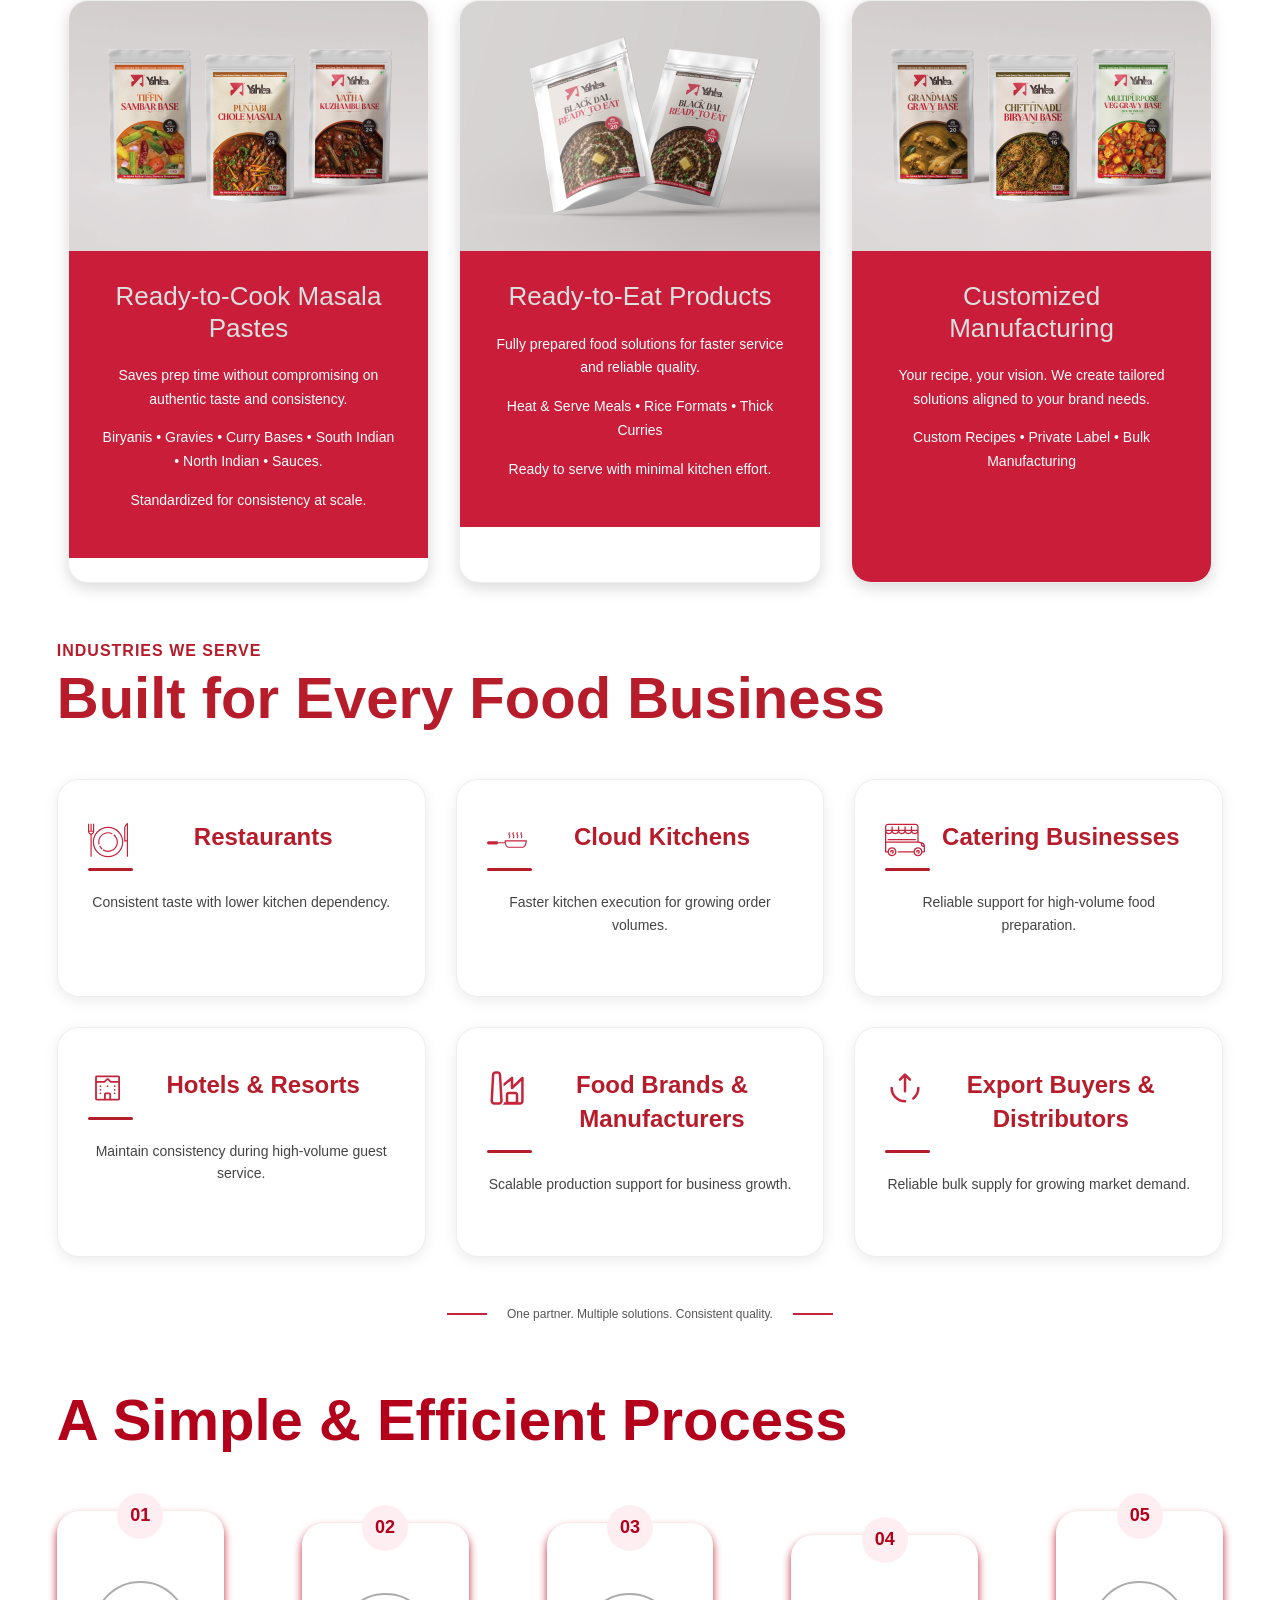
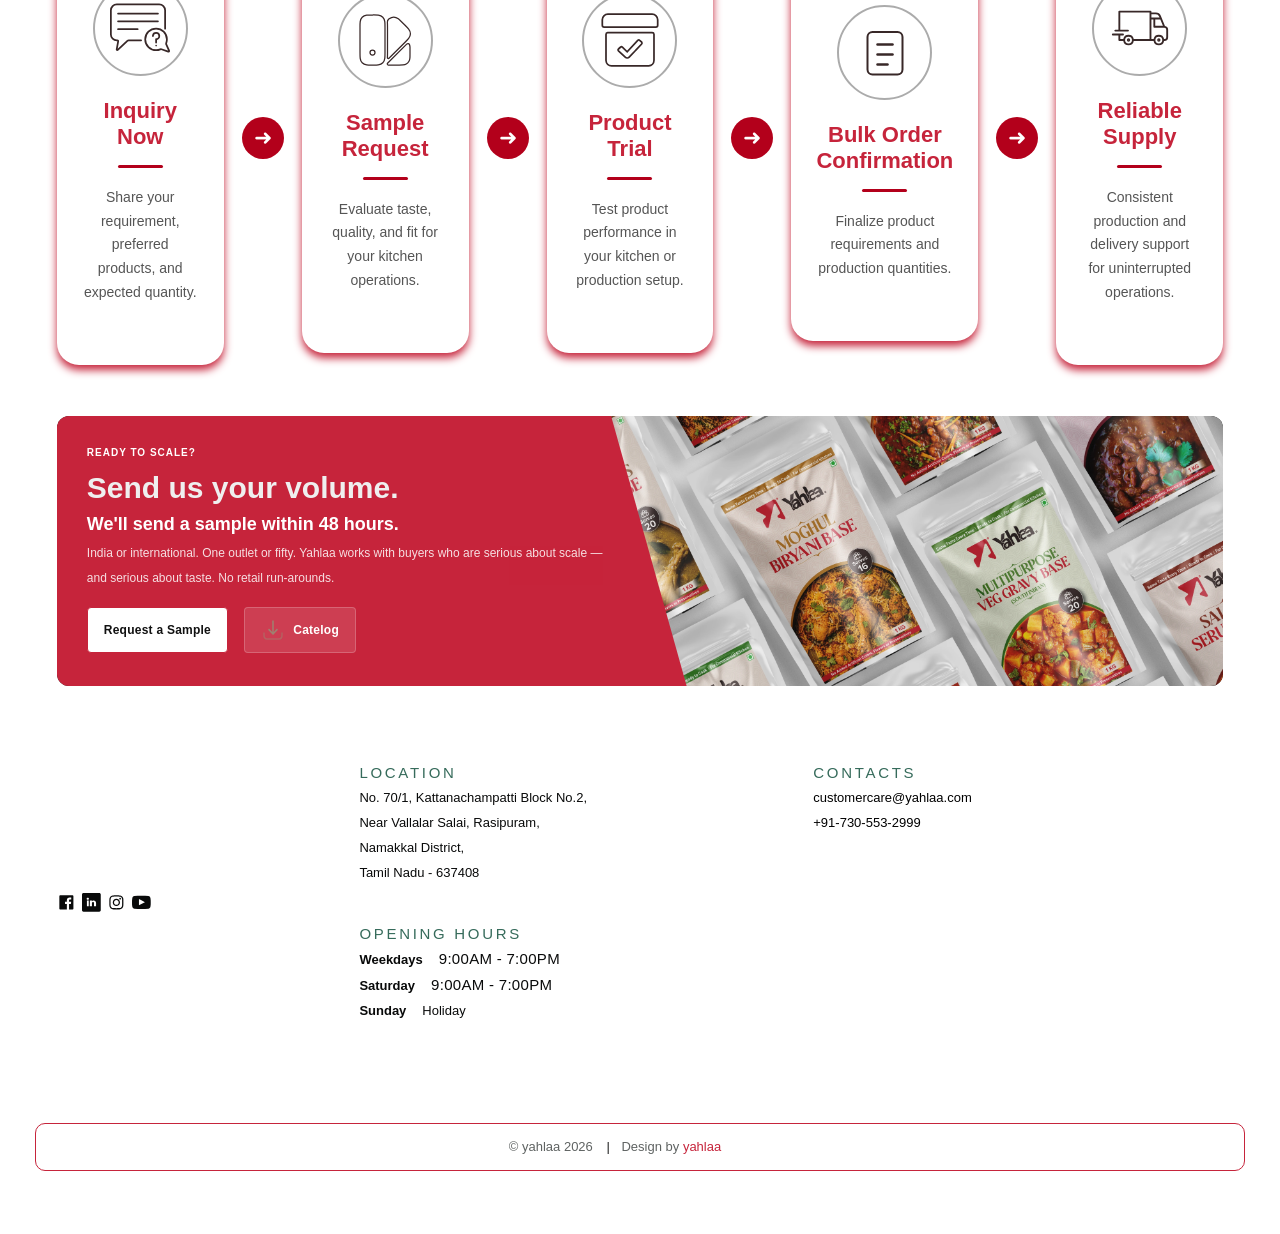
==== commit 1dd86f9e: "meta image and text color change" ====
--- a/index.html
+++ b/index.html
@@ -7,7 +7,8 @@
     ================================================== -->
     <meta charset="utf-8">
     <meta name="viewport" content="width=device-width, initial-scale=1">
-    <title>Yahlaa</title>
+    <meta property="og:image" content="https://www.yahlaa.com/images/Logomark_Icon.png">
+    <title>Yahlaa - Crafted for Every Kitchen</title>
 
     <script>
         document.documentElement.classList.remove('no-js');
@@ -20,14 +21,14 @@
 
     <!-- favicons
     ================================================== -->
-    <link rel="apple-touch-icon" sizes="180x180" href="apple-touch-icon.png">
+    <link rel="apple-touch-icon" sizes="180x180" href="images/Logomark_Icon.png">
     <link rel="icon" type="image/png" sizes="32x32" href="images/Logomark_Icon.png">
     <link rel="icon" type="image/png" sizes="16x16" href="images/Logomark_Icon.png">
     <link rel="manifest" href="site.webmanifest">
 
 </head>
 
-<body id="top" background="images/Logomark_Icon.png" style="background-blend-mode: lighten;">
+<body id="top">
 
     <!-- preloader
     ================================================== -->
@@ -843,7 +844,7 @@
                     </svg>
                 </div>
 
-                <h3>Inquiry</h3>
+                <h3>Inquiry<br/>Now</h3>
 
                 <div class="line"></div>
 
--- a/css/styles.css
+++ b/css/styles.css
@@ -6256,6 +6256,7 @@
     font-size: 50px;
     font-weight: 700;
     line-height: 1.1;
+    color: var(--color-white);
     @media screen and (min-width:769px) and (max-width:1439px){
         font-size: 30px;
     }
